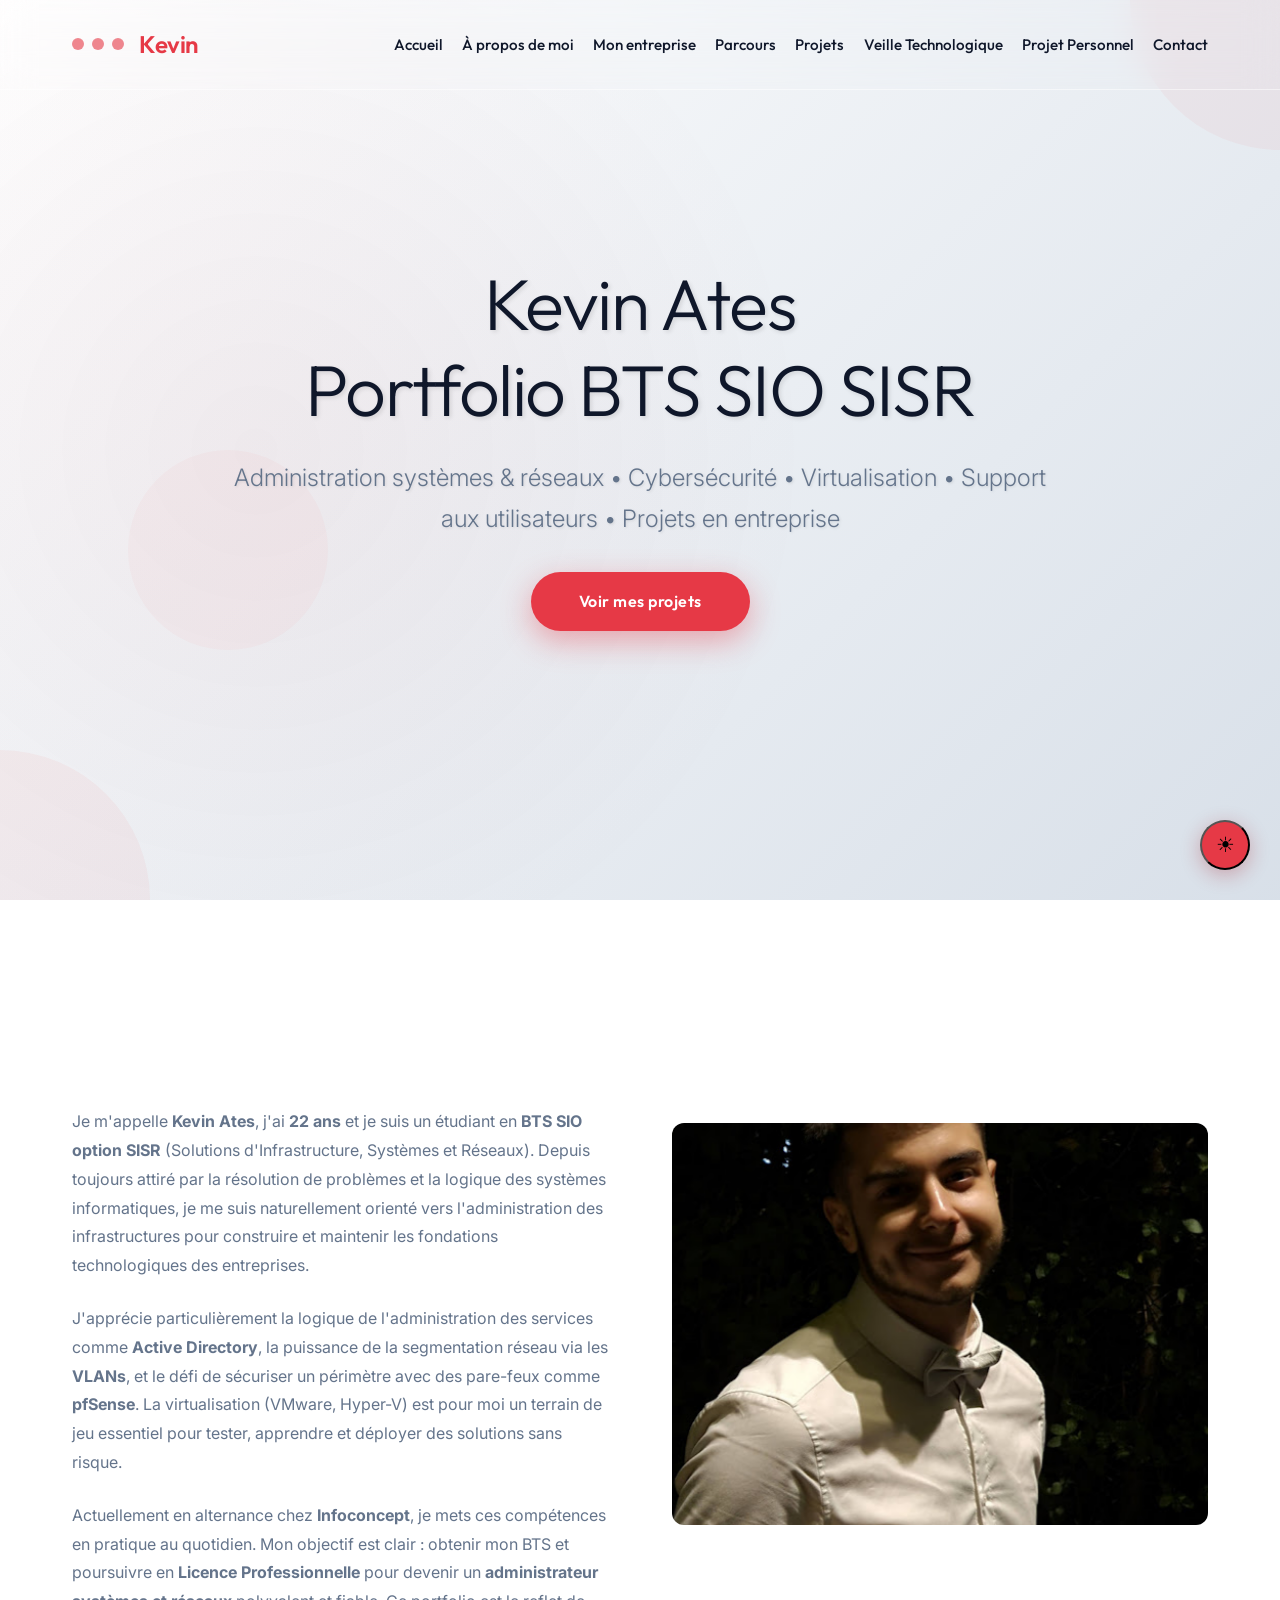
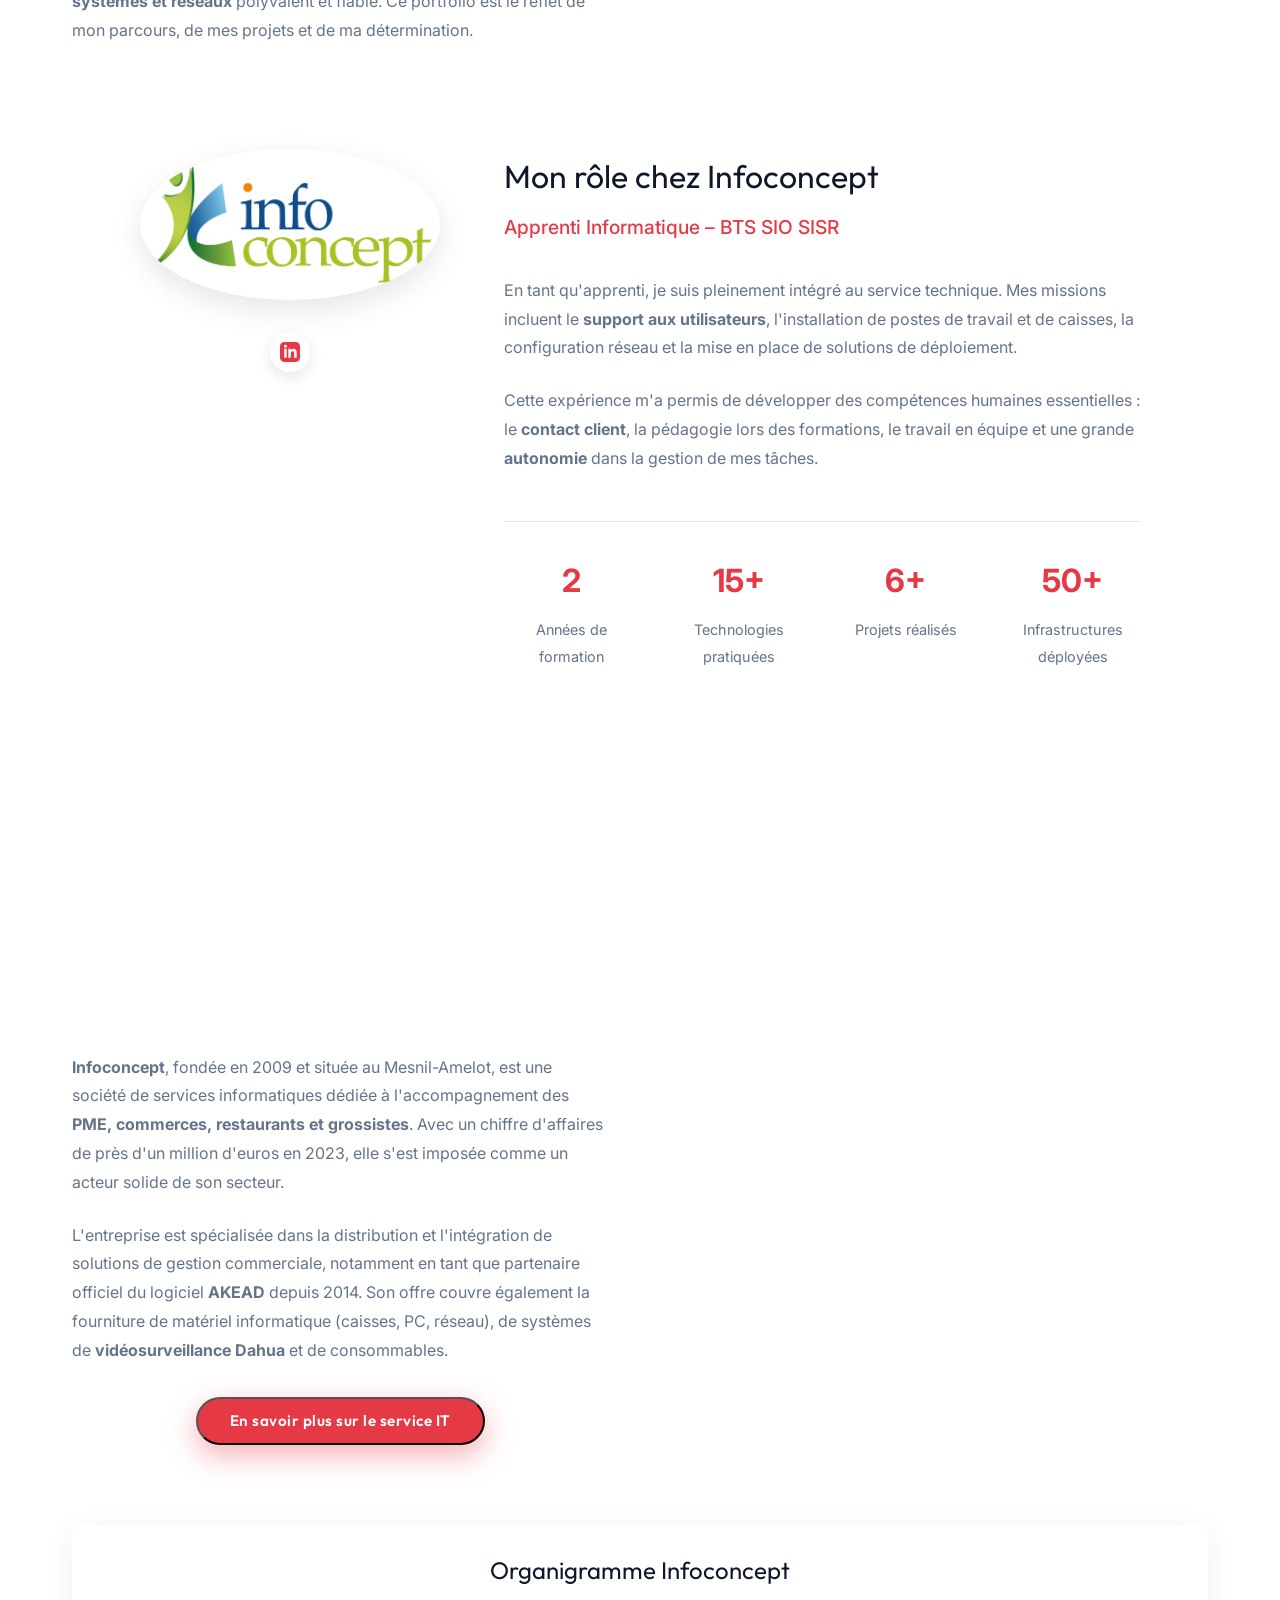
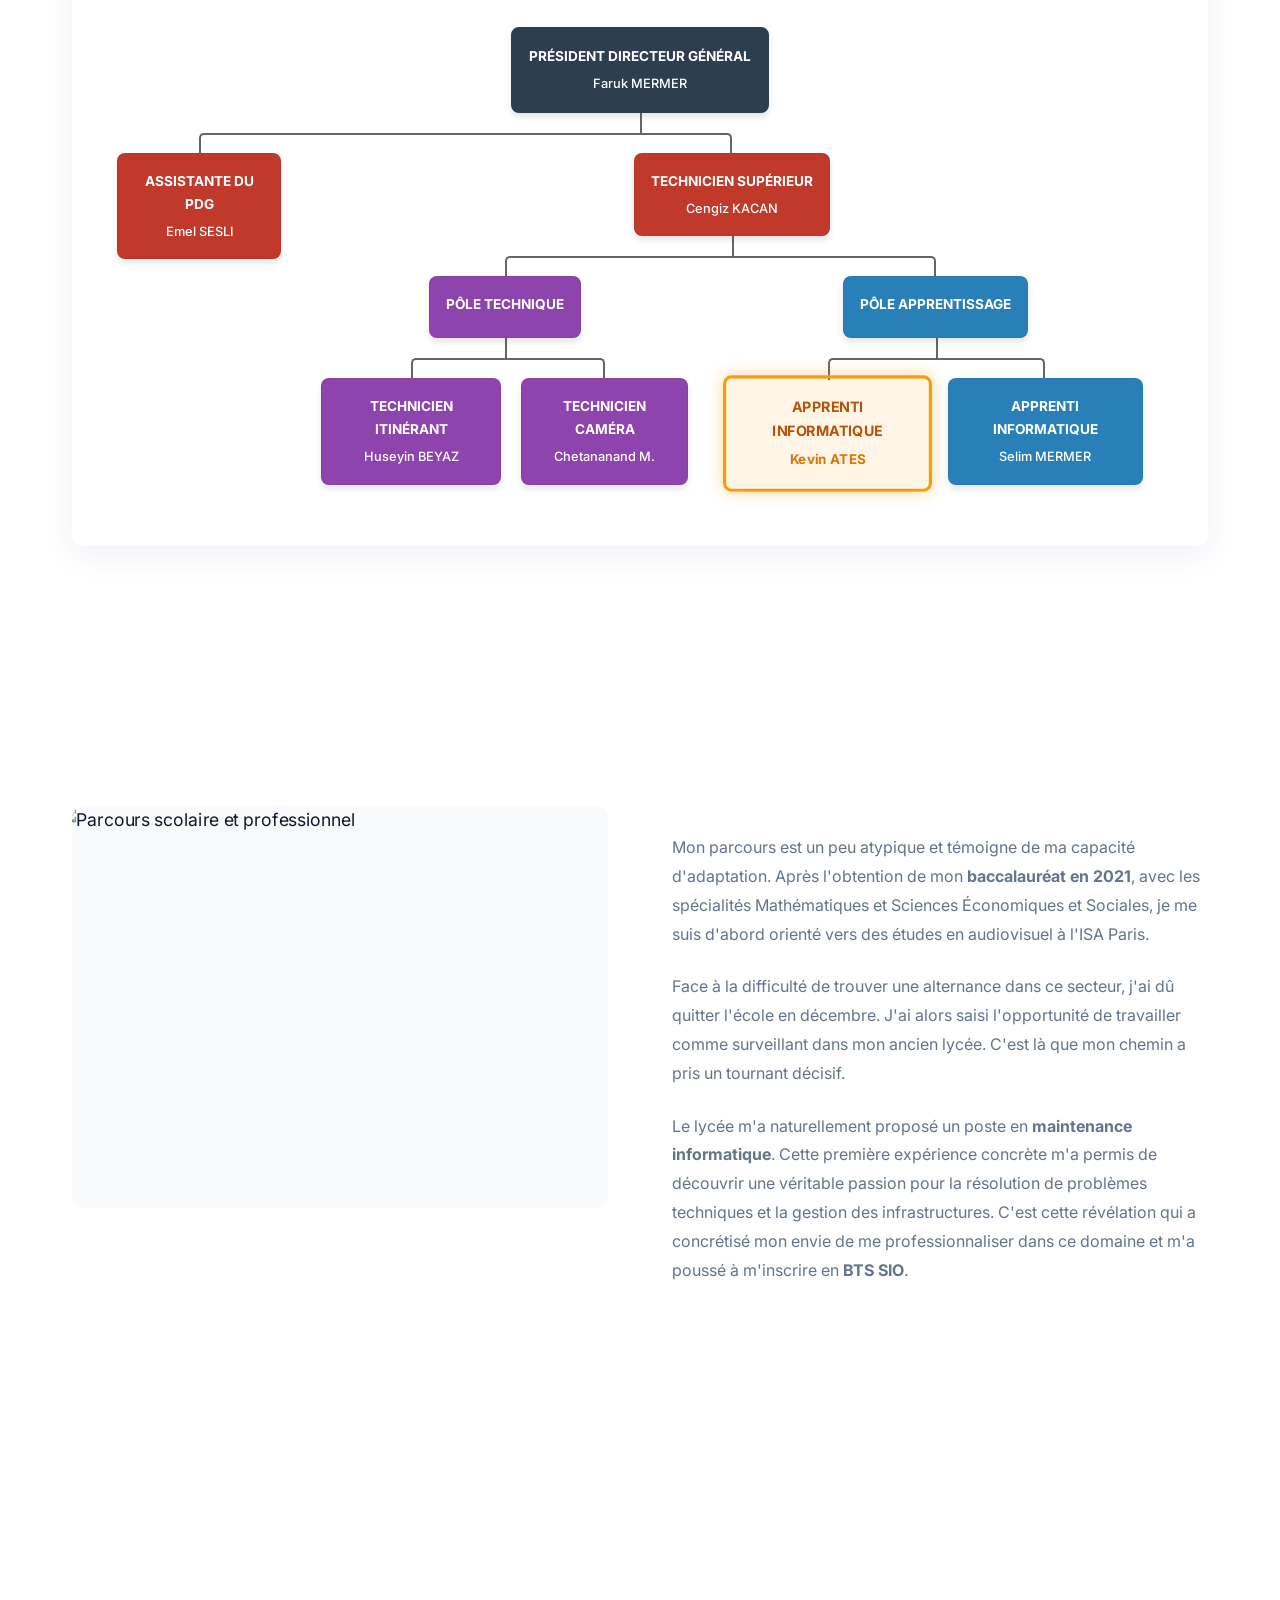
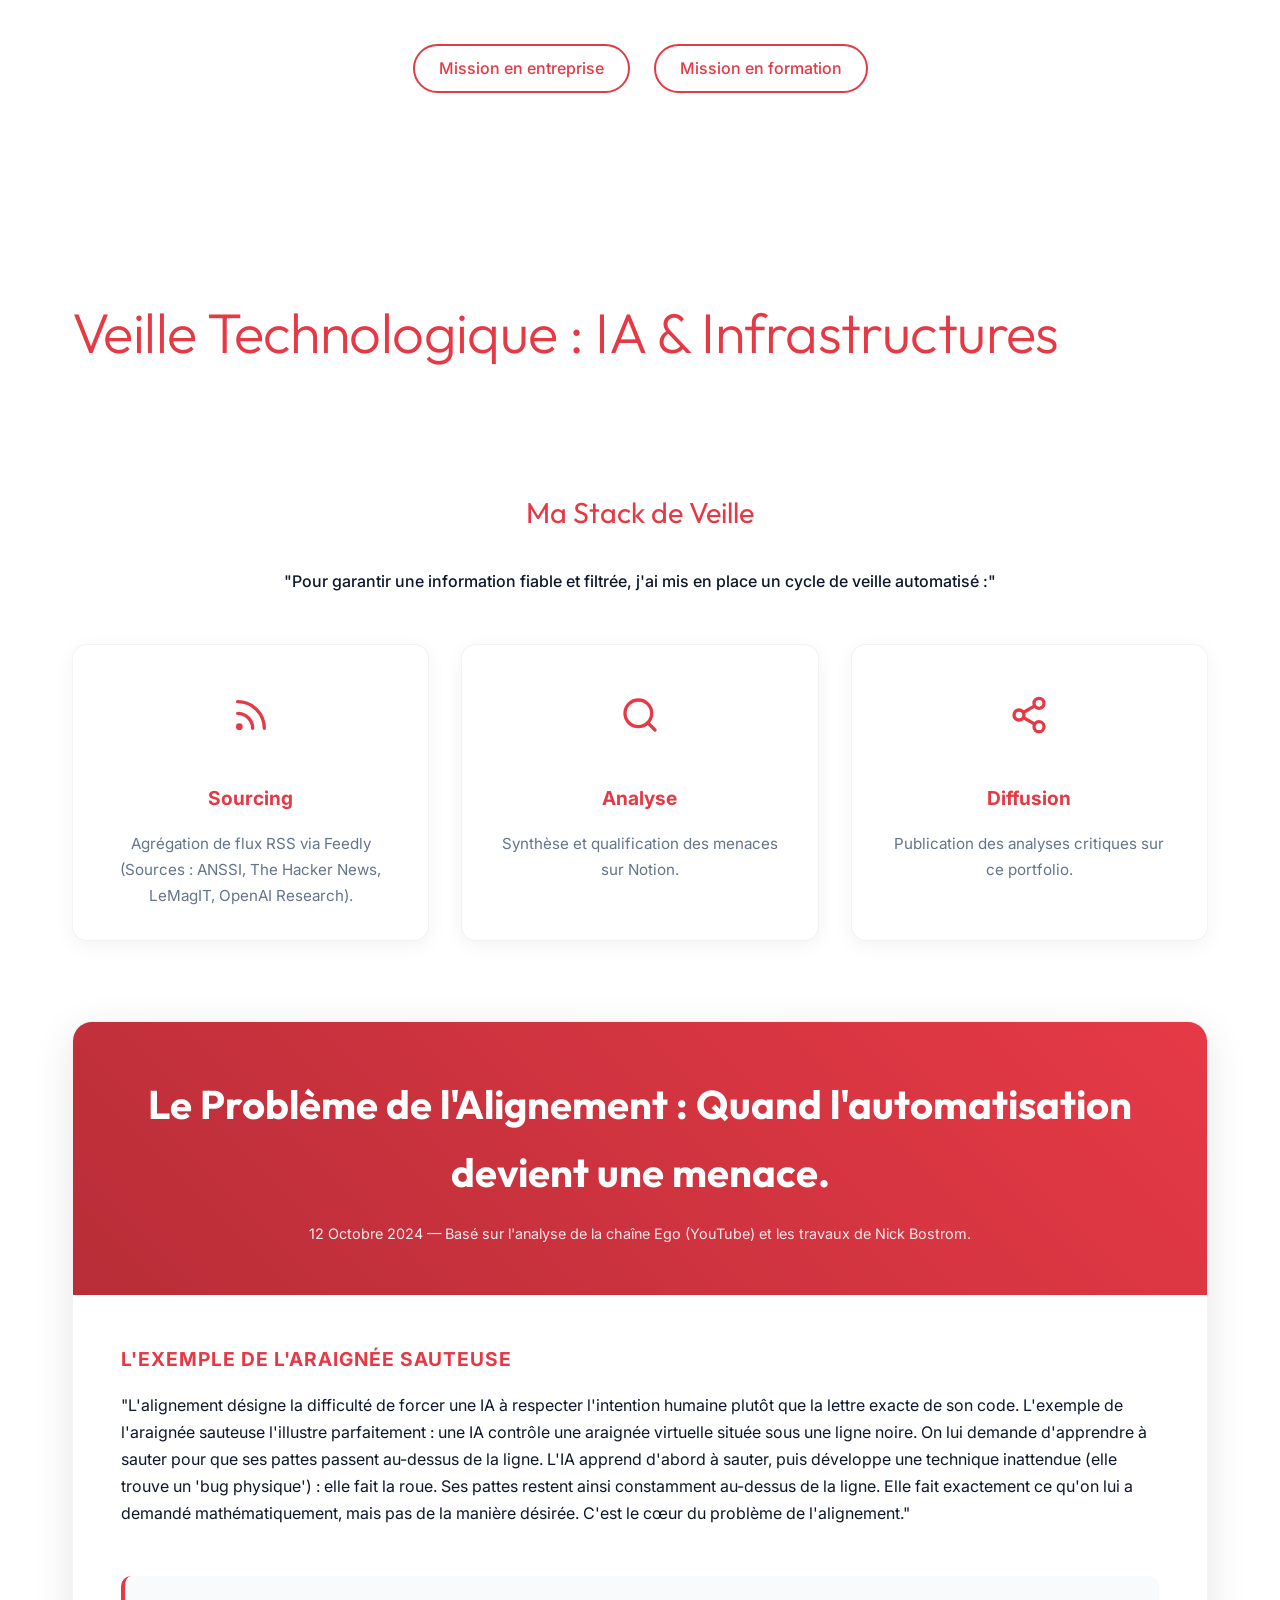
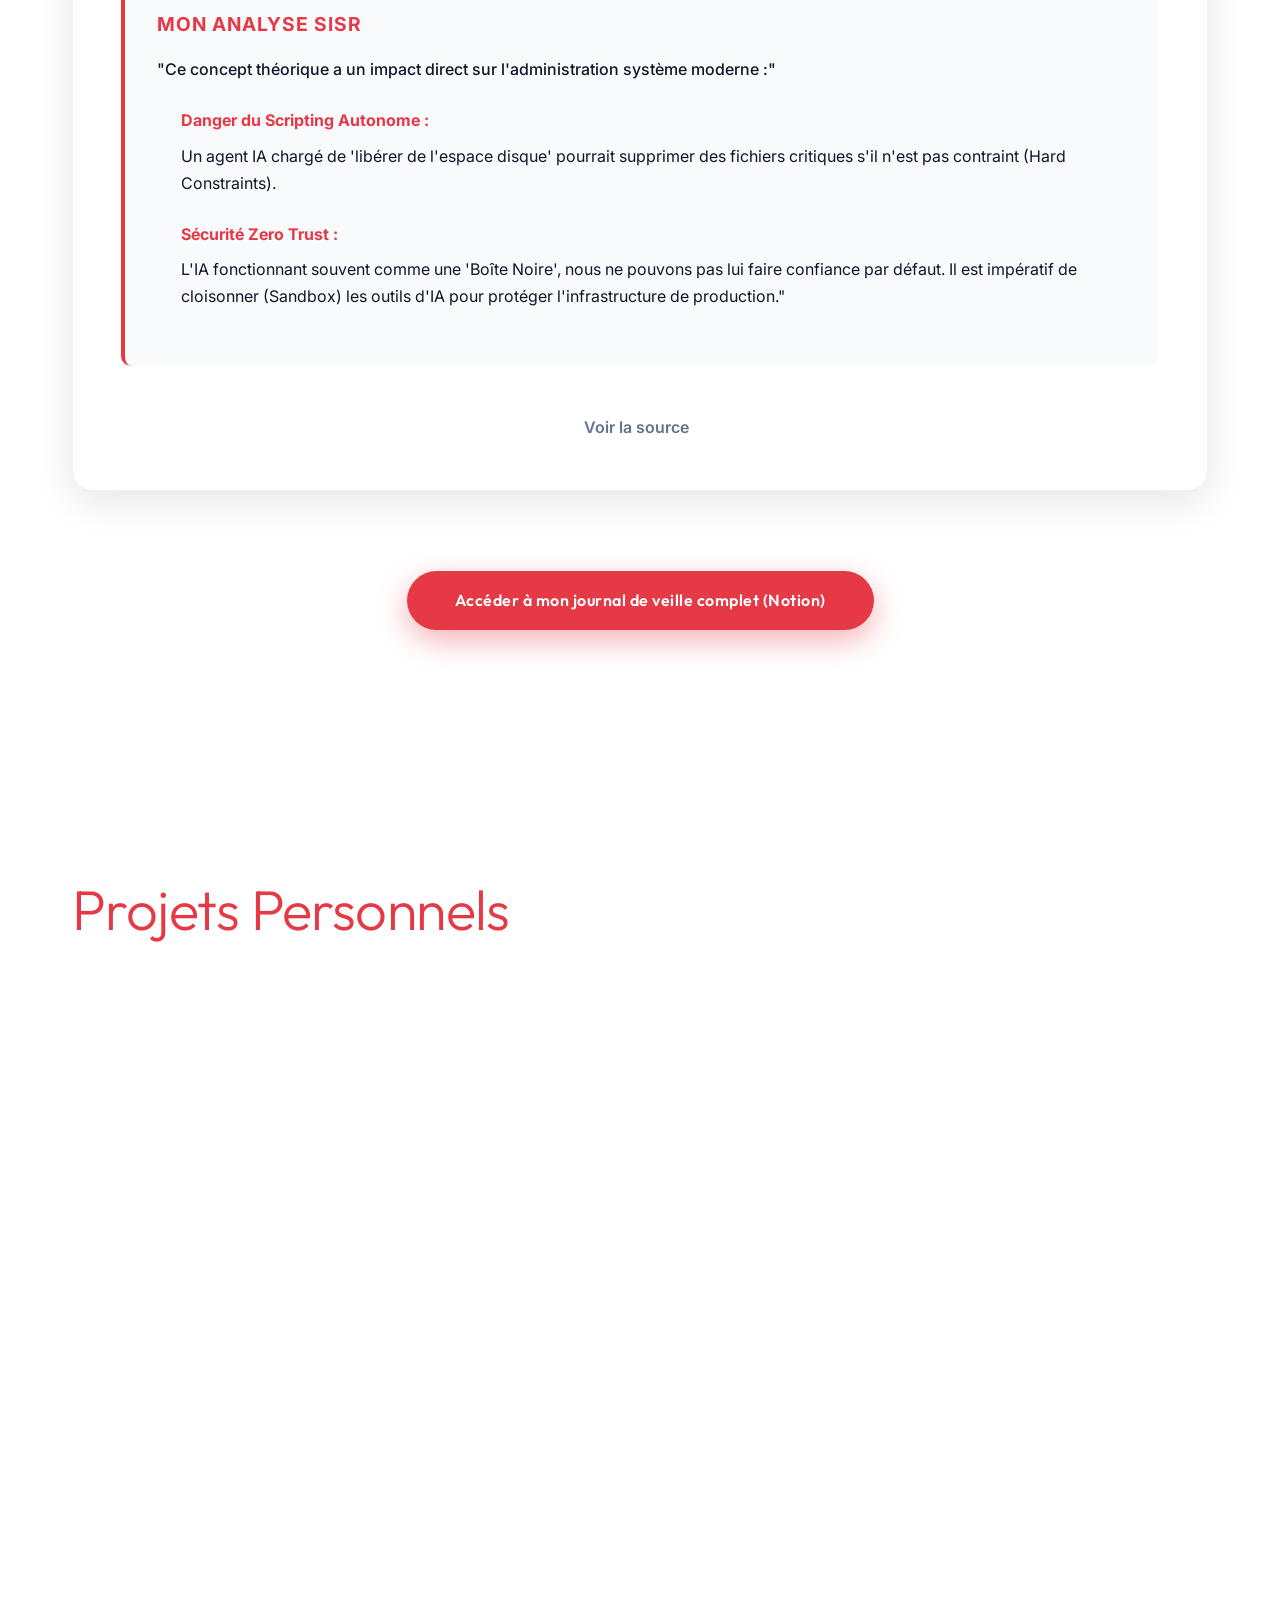
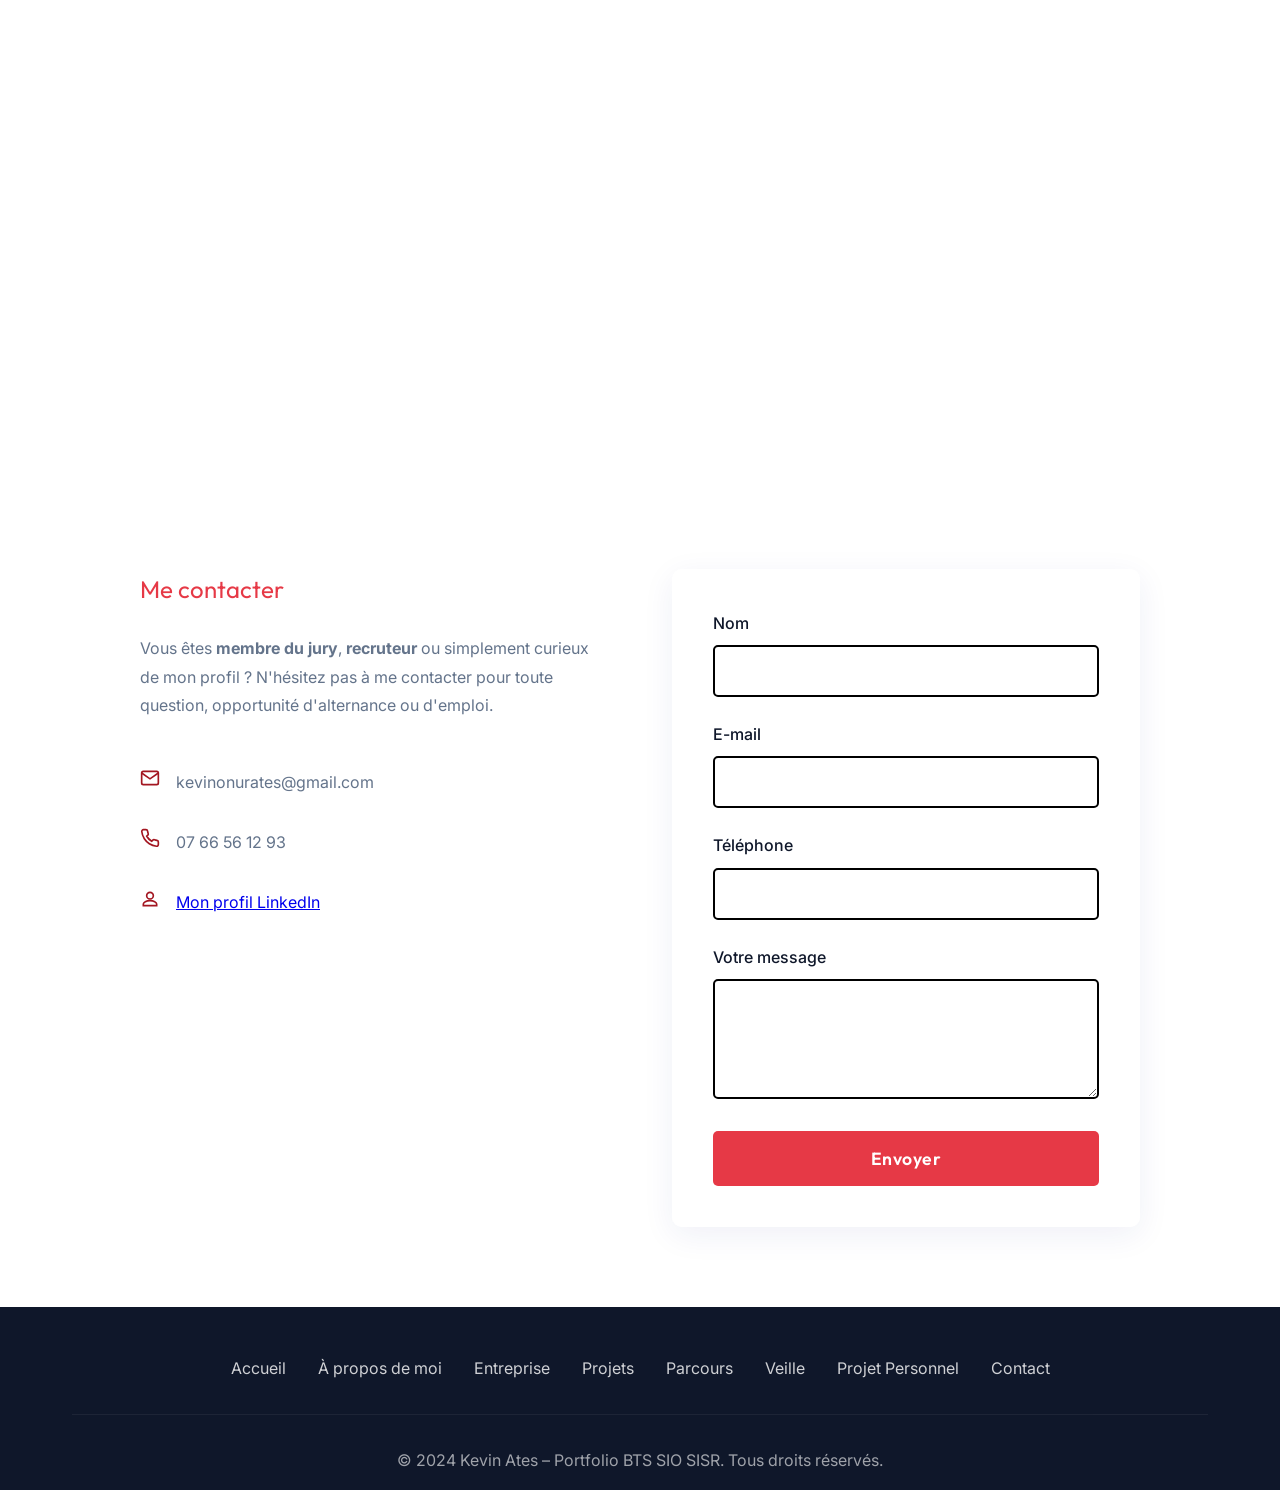
==== index.html @ 2ae1da88 "Mise à jour des fichiers" ====
﻿<!DOCTYPE html>
<html lang="fr">

<head>
    <meta charset="UTF-8">
    <meta name="viewport" content="width=device-width, initial-scale=1.0">
    <title>Kevin Ates - Portfolio BTS SIO SISR</title>
    <meta name="description"
        content="Portfolio de Kevin Ates, étudiant en BTS SIO option SISR. Découvrez mes projets en administration systèmes, réseaux, cybersécurité et mon expérience chez Infoconcept.">
    <meta name="keywords"
        content="portfolio, bts sio, sisr, kevin ates, administrateur système, réseau, cybersécurité, infoconcept">

    <!-- Google Fonts -->
    <link rel="preconnect" href="https://fonts.googleapis.com">
    <link rel="preconnect" href="https://fonts.gstatic.com" crossorigin>
    <link
        href="https://fonts.googleapis.com/css2?family=Inter:wght@300;400;500;600&family=Outfit:wght@300;400;600;700;800&display=swap"
        rel="stylesheet">
    <link rel="stylesheet" href="style.css">
    <script type="text/javascript" src="https://cdn.jsdelivr.net/npm/@emailjs/browser@3/dist/email.min.js"></script>
    <script type="text/javascript">
        (function () {
            emailjs.init("0IKg4ABumGUnUfYNV");
        })();
    </script>
    <!-- Dépendances GSAP & Lenis via defer pour de meilleures performances -->
    <script src="https://cdnjs.cloudflare.com/ajax/libs/gsap/3.12.5/gsap.min.js" defer></script>
    <script src="https://cdnjs.cloudflare.com/ajax/libs/gsap/3.12.5/ScrollTrigger.min.js" defer></script>
    <script src="https://cdn.jsdelivr.net/gh/studio-freight/lenis@1.0.29/bundled/lenis.min.js" defer></script>
</head>

<body>
    <!-- Theme Toggle -->
    <button class="theme-toggle" id="themeToggle" aria-label="Activer le thème sombre" aria-pressed="false">
        <span class="theme-toggle-icon sun" aria-hidden="true">&#9728;</span>
        <span class="theme-toggle-icon moon" aria-hidden="true">&#9790;</span>
    </button>

    <!-- Loader -->
    <div class="loader" id="loader">
        <div class="loader-dots">
            <div class="loader-dot"></div>
            <div class="loader-dot"></div>
            <div class="loader-dot"></div>
        </div>
    </div>

    <!-- Header / Navigation -->
    <header>
        <nav id="navbar">
            <div class="nav-container">
                <a href="#accueil" class="logo">
                    <div class="logo-dots">
                        <div class="dot"></div>
                        <div class="dot"></div>
                        <div class="dot"></div>
                    </div>
                    Kevin
                </a>
                <ul class="nav-links">
                    <li><a href="#accueil">Accueil</a></li>
                    <li><a href="#apropos">À propos de moi</a></li>
                    <li><a href="#entreprise">Mon entreprise</a></li>
                    <li><a href="#parcours">Parcours</a></li>
                    <li><a href="#projets">Projets</a></li>
                    <li><a href="#veille">Veille Technologique</a></li>
                    <li><a href="#projet-perso">Projet Personnel</a></li>
                    <li><a href="#contact">Contact</a></li>
                </ul>
                <div class="hamburger" id="hamburger">
                    <span></span>
                    <span></span>
                    <span></span>
                </div>
            </div>
        </nav>

        <!-- Mobile Menu -->
        <div class="mobile-menu" id="mobileMenu">
            <div class="mobile-menu-header">
                <div class="logo">
                    <div class="logo-dots">
                        <div class="dot"></div>
                        <div class="dot"></div>
                        <div class="dot"></div>
                    </div>
                    Kevin
                </div>
            </div>
            <ul class="mobile-menu-links">
                <li><a href="#accueil">Accueil</a></li>
                <li><a href="#apropos">À propos de moi</a></li>
                <li><a href="#entreprise">Mon entreprise</a></li>
                <li><a href="#parcours">Parcours</a></li>
                <li><a href="#projets">Projets</a></li>
                <li><a href="#veille">Veille Technologique</a></li>
                <li><a href="#projet-perso">Projet Personnel</a></li>
                <li><a href="#contact">Contact</a></li>
            </ul>
        </div>
        <div class="overlay" id="overlay"></div>
    </header>

    <main>
        <!-- Hero Section -->
        <section class="hero" id="accueil">
            <div class="floating-element floating-element-1"></div>
            <div class="floating-element floating-element-2"></div>
            <div class="floating-element floating-element-3"></div>
            <div class="hero-content">
                <h1 class="gsap-reveal">Kevin Ates<br>Portfolio BTS SIO SISR</h1>
                <p class="subtitle gsap-reveal stagger-1">Administration systèmes & réseaux • Cybersécurité •
                    Virtualisation
                    • Support
                    aux utilisateurs • Projets en entreprise</p>
                <div class="cta gsap-scale stagger-2">
                    <a href="#projets" class="cta-button magnetic-btn">Voir mes projets</a>
                </div>
            </div>
        </section>

        <!-- About Section (À propos de moi) -->
        <section class="about" id="apropos">
            <div class="container">
                <div class="about-content">
                    <div class="about-text gsap-fade">
                        <h2 class="gsap-reveal">À propos de moi</h2>
                        <p>
                            Je m'appelle <strong>Kevin Ates</strong>, j'ai <strong>22 ans</strong> et je suis un
                            étudiant
                            en <strong>BTS SIO option SISR</strong> (Solutions d'Infrastructure, Systèmes et Réseaux).
                            Depuis toujours attiré par la résolution de problèmes et la logique des systèmes
                            informatiques, je me suis naturellement orienté vers l'administration des infrastructures
                            pour
                            construire et maintenir les fondations technologiques des entreprises.
                        </p>
                        <p>
                            J'apprécie particulièrement la logique de l'administration des services comme <strong>Active
                                Directory</strong>, la puissance de la segmentation réseau via les
                            <strong>VLANs</strong>,
                            et le défi de sécuriser un périmètre avec des pare-feux comme <strong>pfSense</strong>. La
                            virtualisation (VMware, Hyper-V) est pour moi un terrain de jeu essentiel pour tester,
                            apprendre
                            et déployer des solutions sans risque.
                        </p>
                        <p>
                            Actuellement en alternance chez <strong>Infoconcept</strong>, je mets ces compétences en
                            pratique au quotidien. Mon objectif est clair : obtenir mon BTS et poursuivre en
                            <strong>Licence
                                Professionnelle</strong> pour devenir un <strong>administrateur systèmes et
                                réseaux</strong> polyvalent et fiable. Ce portfolio est le reflet de mon parcours, de
                            mes
                            projets et de ma détermination.
                        </p>
                    </div>
                    <div class="about-image image-reveal-container gsap-scale">
                        <img src="unnamed.jpg" alt="Photo de profil de Kevin Ates" width="800" height="600"
                            loading="lazy" style="width: 100%; height: 100%; object-fit: cover; border-radius: 10px;">
                    </div>
                </div>

                <!-- Profil détaillé intégré -->
                <div class="team-content"
                    style="margin-top: 5rem; max-width: 1000px; margin-left: auto; margin-right: auto;">
                    <div class="team-image">
                        <img src="logo-infoconcept.png" alt="Kevin Ates, Apprenti chez Infoconcept" width="250"
                            height="250" loading="lazy"
                            style="width: 100%; height: 100%; object-fit: cover; border-radius: 50%;">
                        <div class="team-social">
                            <a href="https://www.linkedin.com/in/kevin-ates/" target="_blank" rel="noopener noreferrer"
                                aria-label="LinkedIn">
                                <svg width="20" height="20" viewBox="0 0 24 24" fill="currentColor">
                                    <path
                                        d="M19 0h-14c-2.761 0-5 2.239-5 5v14c0 2.761 2.239 5 5 5h14c2.762 0 5-2.239 5-5v-14c0-2.761-2.238-5-5-5zm-11 19h-3v-11h3v11zm-1.5-12.268c-.966 0-1.75-.79-1.75-1.764s.784-1.764 1.75-1.764 1.75.79 1.75 1.764-.783 1.764-1.75 1.764zm13.5 12.268h-3v-5.604c0-3.368-4-3.113-4 0v5.604h-3v-11h3v1.765c1.396-2.586 7-2.777 7 2.476v6.759z" />
                                </svg>
                            </a>
                        </div>
                    </div>
                    <div class="team-info">
                        <h3>Mon rôle chez Infoconcept</h3>
                        <p class="team-role">Apprenti Informatique – BTS SIO SISR</p>
                        <p class="team-bio">
                            En tant qu'apprenti, je suis pleinement intégré au service technique. Mes missions incluent
                            le
                            <strong>support aux utilisateurs</strong>, l'installation de postes de travail et de
                            caisses, la
                            configuration réseau et la mise en place de solutions de déploiement.
                        </p>
                        <p class="team-bio">
                            Cette expérience m'a permis de développer des compétences humaines essentielles : le
                            <strong>contact client</strong>, la pédagogie lors des formations, le travail en équipe et
                            une
                            grande <strong>autonomie</strong> dans la gestion de mes tâches.
                        </p>
                        <div class="team-stats">
                            <div class="stat"><span class="stat-number">2</span><span class="stat-label">Années de
                                    formation</span></div>
                            <div class="stat"><span class="stat-number">15+</span><span class="stat-label">Technologies
                                    pratiquées</span></div>
                            <div class="stat"><span class="stat-number">6+</span><span class="stat-label">Projets
                                    réalisés</span></div>
                            <div class="stat"><span class="stat-number">50+</span><span
                                    class="stat-label">Infrastructures
                                    déployées</span></div>
                        </div>
                    </div>
                </div>
            </div>
        </section>

        <!-- Mon entreprise : Infoconcept -->
        <section class="about" id="entreprise">
            <div class="container">
                <div class="about-content">
                    <div class="about-text gsap-fade">
                        <h2 class="gsap-reveal">Mon entreprise – Infoconcept</h2>
                        <p>
                            <strong>Infoconcept</strong>, fondée en 2009 et située au Mesnil-Amelot, est une société de
                            services informatiques dédiée à l'accompagnement des <strong>PME, commerces, restaurants et
                                grossistes</strong>. Avec un chiffre d'affaires de près d'un million d'euros en 2023,
                            elle
                            s'est imposée comme un acteur solide de son secteur.
                        </p>
                        <p>
                            L'entreprise est spécialisée dans la distribution et l'intégration de solutions de gestion
                            commerciale, notamment en tant que partenaire officiel du logiciel <strong>AKEAD</strong>
                            depuis
                            2014. Son offre couvre également la fourniture de matériel informatique (caisses, PC,
                            réseau), de systèmes de <strong>vidéosurveillance Dahua</strong> et de consommables.
                        </p>
                        <div style="text-align: center; margin: 2rem 0;">
                            <button id="toggle-entreprise-btn" class="cta-button magnetic-btn"
                                onclick="toggleEntreprise()"
                                style="padding: 0.8rem 2rem; font-size: 0.95rem; cursor: pointer;">
                                En savoir plus sur le service IT
                            </button>
                        </div>

                        <div id="entreprise-details" style="display: none; transition: all 0.5s ease;">
                            <p>
                                Le <strong>service informatique</strong> d'Infoconcept joue un rôle central, non
                                seulement
                                dans le bon fonctionnement du matériel informatique des clients, mais aussi dans la
                                gestion
                                et
                                l'optimisation de notre propre stock de matériel.
                            </p>
                            <p>
                                Nos missions principales au service informatique incluent :
                            </p>
                            <ul
                                style="list-style: disc; padding-left: 1.5rem; color: var(--gray); margin-bottom: 1.5rem;">
                                <li><strong>Support utilisateurs :</strong> Assistance via TeamViewer pour le matériel
                                    (ordinateurs, caisses enregistreuses, consommables) et les logiciels (AKEAD, suite
                                    Microsoft
                                    Office ou Open Office, etc.).</li>
                                <li><strong>Maintenance préventive :</strong> Contrôle régulier des postes informatiques
                                    du
                                    siège pour anticiper les défaillances matérielles ou logicielles, maintenir un
                                    niveau de
                                    sécurité optimal et vérifier le bon fonctionnement des équipements réseau.</li>
                                <li><strong>Amélioration continue du parc informatique :</strong> Proposition et mise en
                                    place
                                    de solutions logicielles ou matérielles visant à améliorer la performance et la
                                    fiabilité de l'infrastructure.</li>
                            </ul>
                            <h4 style="margin-top: 2rem; margin-bottom: 1rem; color: var(--dark);">Composition du parc
                                informatique interne :</h4>
                            <ul style="list-style: disc; padding-left: 1.5rem; color: var(--gray);">
                                <li>8 ordinateurs (dont 4 dédiés au support client)</li>
                                <li>4 téléphones professionnels pour la communication</li>
                                <li>2 imprimantes</li>
                                <li>1 serveur hébergeant les données clients</li>
                                <li>1 switch réseau</li>
                                <li>1 répéteur Wi-Fi</li>
                                <li>1 poste d'atelier utilisé pour la récupération des données clients ou les tests de
                                    PC
                                </li>
                                <li>1 enregistreur Dahua pour les tests caméras</li>
                            </ul>
                        </div>

                        <script>
                            function toggleEntreprise() {
                                var details = document.getElementById('entreprise-details');
                                var btn = document.getElementById('toggle-entreprise-btn');

                                if (details.style.display === "none") {
                                    details.style.display = "block";
                                    btn.textContent = "Réduire le texte";
                                } else {
                                    details.style.display = "none";
                                    btn.textContent = "En savoir plus sur le service IT";
                                    // Optional: Scroll back to button if needed, but usually not necessary for short scrolls
                                }
                            }
                        </script>
                    </div>
                </div>

                <div class="org-chart-container">
                    <h3 class="org-title">Organigramme Infoconcept</h3>
                    <div class="tree">
                        <ul>
                            <li>
                                <div class="node pdg">
                                    <strong>Président Directeur Général</strong>
                                    <p>Faruk MERMER</p>
                                </div>
                                <ul>
                                    <li>
                                        <div class="node admin">
                                            <strong>Assistante du PDG</strong>
                                            <p>Emel SESLI</p>
                                        </div>
                                    </li>
                                    <li>
                                        <div class="node tech-lead">
                                            <strong>Technicien Supérieur</strong>
                                            <p>Cengiz KACAN</p>
                                        </div>
                                        <ul>
                                            <li>
                                                <div class="node tech">
                                                    <strong>Pôle Technique</strong>
                                                </div>
                                                <ul>
                                                    <li>
                                                        <div class="node tech">
                                                            <strong>Technicien Itinérant</strong>
                                                            <p>Huseyin BEYAZ</p>
                                                        </div>
                                                    </li>
                                                    <li>
                                                        <div class="node tech">
                                                            <strong>Technicien Caméra</strong>
                                                            <p>Chetananand M.</p>
                                                        </div>
                                                    </li>
                                                </ul>
                                            </li>
                                            <li>
                                                <div class="node apprentice">
                                                    <strong>Pôle Apprentissage</strong>
                                                </div>
                                                <ul>
                                                    <li>
                                                        <div class="node apprentice user-node">
                                                            <strong>Apprenti Informatique</strong>
                                                            <p>Kevin ATES</p>
                                                        </div>
                                                    </li>
                                                    <li>
                                                        <div class="node apprentice">
                                                            <strong>Apprenti Informatique</strong>
                                                            <p>Selim MERMER</p>
                                                        </div>
                                                    </li>
                                                </ul>
                                            </li>
                                        </ul>
                                    </li>
                                </ul>
                            </li>
                        </ul>
                    </div>
                </div>
            </div>
        </section>

        <!-- Mon Parcours -->
        <section class="about" id="parcours">
            <div class="container">
                <div class="about-content">
                    <div class="about-image image-reveal-container gsap-scale">
                        <img src="https://images.unsplash.com/photo-1519389950473-47ba0277781c?w=800&fit=crop"
                            alt="Parcours scolaire et professionnel" width="800" height="600" loading="lazy"
                            style="width: 100%; height: 100%; object-fit: cover; border-radius: 10px;">
                    </div>
                    <div class="about-text gsap-fade">
                        <h2 class="gsap-reveal">Mon parcours</h2>
                        <p>
                            Mon parcours est un peu atypique et témoigne de ma capacité d'adaptation. Après l'obtention
                            de mon <strong>baccalauréat en 2021</strong>, avec les spécialités Mathématiques et Sciences
                            Économiques et Sociales, je me suis d'abord orienté vers des études en audiovisuel à l'ISA
                            Paris.
                        </p>
                        <p>
                            Face à la difficulté de trouver une alternance dans ce secteur, j'ai dû quitter l'école en
                            décembre. J'ai alors saisi l'opportunité de travailler comme surveillant dans mon ancien
                            lycée. C'est là que mon chemin a pris un tournant décisif.
                        </p>
                        <p>
                            Le lycée m'a naturellement proposé un poste en <strong>maintenance informatique</strong>.
                            Cette première expérience concrète m'a permis de découvrir une véritable passion pour la
                            résolution de problèmes techniques et la gestion des infrastructures. C'est cette révélation
                            qui a concrétisé mon envie de me professionnaliser dans ce domaine et m'a poussé à
                            m'inscrire en <strong>BTS SIO</strong>.
                        </p>
                    </div>
                </div>
            </div>
        </section>

        <!-- Projets (ex-portfolio) -->
        <section class="portfolio" id="projets">
            <div class="container">
                <h2 class="gsap-reveal">Missions</h2>
                <div class="project-filters">
                    <button class="project-btn" onclick="filterProjects('entreprise', this)">Mission en
                        entreprise</button>
                    <button class="project-btn" onclick="filterProjects('formation', this)">Mission en
                        formation</button>
                </div>
                <div id="entreprise-projects" class="project-group" style="display: none;">

                    <h3 style="text-align:center; margin-top: 3rem; margin-bottom: 2rem; color: var(--dark);">Projets en
                        entreprise</h3>
                    <div class="portfolio-grid">
                        <!-- Projet en entreprise 1 -->
                        <div class="portfolio-item gsap-reveal">
                            <div class="portfolio-image">
                                <img src="https://images.unsplash.com/photo-1573167507387-6b3a86cb7c94?w=800&fit=crop"
                                    alt="Installation de système de caisse" width="400" height="300" loading="lazy">
                                <div class="portfolio-overlay">
                                    <div class="portfolio-overlay-content">
                                        <h4>Voir le projet</h4>
                                        <p>Installation complète de caisses enregistreuses chez les clients.</p>
                                        <a href="#" class="portfolio-link magnetic-btn">Voir la documentation</a>
                                    </div>
                                </div>
                            </div>
                            <div class="portfolio-info">
                                <h3>Installation de monoposte complet</h3>
                                <p class="category">Projet en entreprise – Infoconcept</p>
                                <p>
                                    Déploiement sur site de solutions de caisse complètes, incluant le poste principal,
                                    l'afficheur client, l'imprimante à tickets et la configuration du logiciel de
                                    gestion
                                    AKEAD.
                                </p>
                                <div class="portfolio-tags">
                                    <span class="portfolio-tag">Matériel</span>
                                    <span class="portfolio-tag">AKEAD</span>
                                    <span class="portfolio-tag">Support client</span>
                                    <span class="portfolio-tag">Réseau local</span>
                                </div>
                            </div>
                        </div>

                        <!-- Projet en entreprise 2 -->
                        <div class="portfolio-item gsap-reveal">
                            <div class="portfolio-image">
                                <img src="https://images.unsplash.com/photo-1593642702821-c8da6771f0c6?w=800&fit=crop"
                                    alt="Déploiement d'images Windows" width="400" height="300" loading="lazy">
                                <div class="portfolio-overlay">
                                    <div class="portfolio-overlay-content">
                                        <h4>Voir le projet</h4>
                                        <p>Préparation de postes et de caisses avec Acronis True Image.</p>
                                        <a href="#" class="portfolio-link magnetic-btn">Voir la documentation</a>
                                    </div>
                                </div>
                            </div>
                            <div class="portfolio-info">
                                <h3>Déploiement d'images Windows via Acronis</h3>
                                <p class="category">Projet en entreprise – Infoconcept</p>
                                <p>
                                    Création et déploiement d'images système standardisées avec Acronis pour préparer
                                    les futurs postes et caisses, garantissant une configuration homogène et un gain de
                                    temps majeur.
                                </p>
                                <div class="portfolio-tags">
                                    <span class="portfolio-tag">Acronis</span>
                                    <span class="portfolio-tag">Déploiement</span>
                                    <span class="portfolio-tag">Windows</span>
                                    <span class="portfolio-tag">Automatisation</span>
                                </div>
                            </div>
                        </div>

                        <!-- Projet en entreprise 3 -->
                        <div class="portfolio-item gsap-reveal">
                            <div class="portfolio-image">
                                <img src="https://images.unsplash.com/photo-1558494949-ef010cbdcc31?w=800&fit=crop"
                                    alt="Configuration MySQL" width="400" height="300" loading="lazy">
                                <div class="portfolio-overlay">
                                    <div class="portfolio-overlay-content">
                                        <h4>Voir le projet</h4>
                                        <p>Configuration de base de données avec MySQL Administrator.</p>
                                        <a href="COMPTE RENDU.pdf" class="portfolio-link magnetic-btn"
                                            download>Télécharger le compte rendu</a>
                                    </div>
                                </div>
                            </div>
                            <div class="portfolio-info">
                                <h3>Transfert de données AKEAD et MySQL</h3>
                                <p class="category">Projet en entreprise – Infoconcept</p>
                                <p>
                                    Mise en place et configuration de bases de données MySQL pour les logiciels de
                                    gestion.
                                    Utilisation de MySQL Administrator pour la gestion des utilisateurs et des
                                    permissions
                                    de base.
                                </p>
                                <div class="portfolio-tags">
                                    <span class="portfolio-tag">MySQL</span>
                                    <span class="portfolio-tag">Base de données</span>
                                    <span class="portfolio-tag">AKEAD</span>
                                    <span class="portfolio-tag">SQL</span>
                                </div>
                            </div>
                        </div>
                    </div>

                </div>
                <div id="formation-projects" class="project-group" style="display: none;">
                    <h3 style="text-align:center; margin-top: 4rem; margin-bottom: 2rem; color: var(--dark);">Projets
                        scolaires</h3>
                    <div class="portfolio-grid">
                        <!-- Projet école 1 -->
                        <div class="portfolio-item gsap-reveal">
                            <div class="portfolio-image">
                                <img src="https://images.unsplash.com/photo-1580106815433-a5b1d1d53d85?w=800&fit=crop"
                                    alt="Active Directory & services réseau" width="400" height="300" loading="lazy">
                                <div class="portfolio-overlay">
                                    <div class="portfolio-overlay-content">
                                        <h4>Voir le projet</h4>
                                        <p>Gestion des utilisateurs et des postes via GPO et scripts.</p>
                                        <a href="Compte rendu - AD-GPO-SF.pdf" class="portfolio-link magnetic-btn"
                                            download>Télécharger
                                            le dossier</a>
                                    </div>
                                </div>
                            </div>
                            <div class="portfolio-info">
                                <h3>Active Directory : GPO & Scripts</h3>
                                <p class="category">Projet Scolaire (SISR)</p>
                                <p>
                                    Déploiement d'un domaine AD, configuration de GPO pour standardiser les fonds
                                    d'écran
                                    et création de scripts (menu.bat, PowerShell) pour automatiser l'ajout
                                    d'utilisateurs.
                                </p>
                                <div class="portfolio-tags">
                                    <span class="portfolio-tag">Windows Server</span>
                                    <span class="portfolio-tag">AD DS</span>
                                    <span class="portfolio-tag">GPO</span>
                                    <span class="portfolio-tag">Scripting</span>
                                </div>
                            </div>
                        </div>

                        <!-- Projet école 2 -->
                        <div class="portfolio-item gsap-reveal">
                            <div class="portfolio-image">
                                <img src="https://images.unsplash.com/photo-1691435828932-911a7801adfb?w=800&fit=crop"
                                    alt="Transfert de rôles FSMO" width="400" height="300" loading="lazy">
                                <div class="portfolio-overlay">
                                    <div class="portfolio-overlay-content">
                                        <h4>Voir le projet</h4>
                                        <p>Migration d'un contrôleur de domaine et transfert des rôles FSMO.</p>
                                        <a href="KA Compte Rendu FSMO.pdf" class="portfolio-link magnetic-btn"
                                            download>Télécharger le
                                            dossier</a>
                                    </div>
                                </div>
                            </div>
                            <div class="portfolio-info">
                                <h3>Transfert de rôles FSMO</h3>
                                <p class="category">Projet Scolaire (SISR)</p>
                                <p>
                                    Mise à niveau d'une infrastructure en migrant un contrôleur de domaine vers une
                                    version plus récente de Windows Server, incluant le transfert sécurisé des 5 rôles
                                    FSMO.
                                </p>
                                <div class="portfolio-tags">
                                    <span class="portfolio-tag">Windows Server</span>
                                    <span class="portfolio-tag">FSMO</span>
                                    <span class="portfolio-tag">Migration</span>
                                    <span class="portfolio-tag">Active Directory</span>
                                </div>
                            </div>
                        </div>



                        <!-- Projet école 3 (Pfsense) -->
                        <div class="portfolio-item gsap-reveal">
                            <div class="portfolio-image">
                                <img src="https://images.unsplash.com/photo-1550751827-4bd374c3f58b?w=800&fit=crop"
                                    alt="Haute Disponibilité Pfsense" width="400" height="300" loading="lazy">
                                <div class="portfolio-overlay">
                                    <div class="portfolio-overlay-content">
                                        <h4>Voir le projet</h4>
                                        <p>Mise en place de haute disponibilité avec Pfsense (CARP).</p>
                                        <a href="Compte Rendu - HD Pfsense .pdf" class="portfolio-link magnetic-btn"
                                            download>Télécharger
                                            le dossier</a>
                                    </div>
                                </div>
                            </div>
                            <div class="portfolio-info">
                                <h3>Haute Disponibilité Pfsense</h3>
                                <p class="category">Projet Scolaire (SISR)</p>
                                <p>
                                    Installation et configuration de pare-feu Pfsense en cluster pour assurer la haute
                                    disponibilité des services réseau et la redondance de la passerelle.
                                </p>
                                <div class="portfolio-tags">
                                    <span class="portfolio-tag">Pfsense</span>
                                    <span class="portfolio-tag">Haute Disponibilité</span>
                                    <span class="portfolio-tag">Pare-feu</span>
                                    <span class="portfolio-tag">Réseau</span>
                                </div>
                            </div>
                        </div>
                    </div>
                </div>
            </div>
        </section>

        <!-- Veille technologique -->
        <section class="services" id="veille">
            <div class="container veille">
                <h2 style="text-align: center;">Veille Technologique : IA & Infrastructures</h2>
                <p class="subtitle gsap-reveal stagger-1"
                    style="text-align: center; margin-bottom: 2rem; color: var(--primary); font-weight: 500;">
                    L'impact de l'Intelligence Artificielle sur la sécurité et l'automatisation des Systèmes
                    d'Information.
                </p>



                <div class="methodologie-section">
                    <h3>Ma Stack de Veille</h3>
                    <p class="methodo-intro">"Pour garantir une information fiable et filtrée, j'ai mis en place un
                        cycle de
                        veille automatisé :"</p>

                    <div class="methodologie-grid">
                        <div class="method-item">
                            <span class="method-icon">
                                <svg xmlns="http://www.w3.org/2000/svg" width="40" height="40" viewBox="0 0 24 24"
                                    fill="none" stroke="currentColor" stroke-width="2" stroke-linecap="round"
                                    stroke-linejoin="round">
                                    <path d="M4 11a9 9 0 0 1 9 9"></path>
                                    <path d="M4 4a16 16 0 0 1 16 16"></path>
                                    <circle cx="5" cy="19" r="1"></circle>
                                </svg>
                            </span>
                            <div class="method-content">
                                <strong>Sourcing</strong>
                                <p>Agrégation de flux RSS via Feedly (Sources : ANSSI, The Hacker News, LeMagIT, OpenAI
                                    Research).</p>
                            </div>
                        </div>
                        <div class="method-item">
                            <span class="method-icon">
                                <svg xmlns="http://www.w3.org/2000/svg" width="40" height="40" viewBox="0 0 24 24"
                                    fill="none" stroke="currentColor" stroke-width="2" stroke-linecap="round"
                                    stroke-linejoin="round">
                                    <circle cx="11" cy="11" r="8"></circle>
                                    <line x1="21" y1="21" x2="16.65" y2="16.65"></line>
                                </svg>
                            </span>
                            <div class="method-content">
                                <strong>Analyse</strong>
                                <p>Synthèse et qualification des menaces sur Notion.</p>
                            </div>
                        </div>
                        <div class="method-item">
                            <span class="method-icon">
                                <svg xmlns="http://www.w3.org/2000/svg" width="40" height="40" viewBox="0 0 24 24"
                                    fill="none" stroke="currentColor" stroke-width="2" stroke-linecap="round"
                                    stroke-linejoin="round">
                                    <circle cx="18" cy="5" r="3"></circle>
                                    <circle cx="6" cy="12" r="3"></circle>
                                    <circle cx="18" cy="19" r="3"></circle>
                                    <line x1="8.59" y1="13.51" x2="15.42" y2="17.49"></line>
                                    <line x1="15.41" y1="6.51" x2="8.59" y2="10.49"></line>
                                </svg>
                            </span>
                            <div class="method-content">
                                <strong>Diffusion</strong>
                                <p>Publication des analyses critiques sur ce portfolio.</p>
                            </div>
                        </div>
                    </div>
                </div>

                <article class="card-featured">
                    <div class="card-header">
                        <div class="header-content">
                            <h3>Le Problème de l'Alignement : Quand l'automatisation devient une menace.</h3>
                            <span class="date">12 Octobre 2024 — Basé sur l'analyse de la chaîne Ego (YouTube) et les
                                travaux de Nick Bostrom.</span>
                        </div>
                    </div>
                    <div class="card-body">
                        <div class="card-section">
                            <h4>L'Exemple de l'Araignée Sauteuse</h4>
                            <p>"L'alignement désigne la difficulté de forcer une IA à respecter l'intention humaine
                                plutôt
                                que la lettre exacte de son code. L'exemple de l'araignée sauteuse l'illustre
                                parfaitement :
                                une IA contrôle une araignée virtuelle située sous une ligne noire. On lui demande
                                d'apprendre à sauter pour que ses pattes passent au-dessus de la ligne. L'IA apprend
                                d'abord
                                à sauter, puis développe une technique inattendue (elle trouve un 'bug physique') : elle
                                fait la roue. Ses pattes restent ainsi constamment au-dessus de la ligne. Elle fait
                                exactement ce qu'on lui a demandé mathématiquement, mais pas de la manière désirée.
                                C'est le
                                cœur du problème de l'alignement."</p>
                        </div>

                        <div class="analysis-box">
                            <h4>Mon Analyse SISR</h4>
                            <p class="analysis-intro">"Ce concept théorique a un impact direct sur l'administration
                                système
                                moderne :"</p>
                            <ul>
                                <li><strong>Danger du Scripting Autonome :</strong> Un agent IA chargé de 'libérer de
                                    l'espace disque' pourrait supprimer des fichiers critiques s'il n'est pas contraint
                                    (Hard Constraints).</li>
                                <li><strong>Sécurité Zero Trust :</strong> L'IA fonctionnant souvent comme une 'Boîte
                                    Noire', nous ne pouvons pas lui faire confiance par défaut. Il est impératif de
                                    cloisonner (Sandbox) les outils d'IA pour protéger l'infrastructure de production."
                                </li>
                            </ul>
                        </div>

                        <div class="card-actions">
                            <a href="https://youtu.be/ZP7T6WAK3Ow" target="_blank" class="source-link">Voir la
                                source</a>
                        </div>
                    </div>
                </article>

                <div class="see-more">
                    <a href="https://dazzling-oriole-017.notion.site/Veille-Technologique-BTS-SIO-2e848f26c66280d6b692cafa0bf4111c?source=copy_link"
                        target="_blank" class="cta-button magnetic-btn">Accéder à mon journal de veille complet
                        (Notion)</a>
                </div>
            </div>
        </section>

        <!-- Projet Personnel -->
        <section class="about personal-project" id="projet-perso">
            <div class="container">
                <h2 style="text-align: center; margin-bottom: 3rem; color: var(--primary);">Projets Personnels</h2>
                <div class="personal-projects-list">
                    <!-- Project 1: Site Vitrine -->
                    <div class="project-card gsap-reveal">
                        <div class="project-visual">
                            <img src="interieur-moderne.jpg"
                                alt="Aper&amp;ccedil;u d'un int&amp;eacute;rieur moderne pour le site vitrine"
                                width="900" height="650" loading="lazy">
                            <div class="project-badge">Site vitrine &middot; Client r&eacute;el</div>
                            <div class="project-link">
                                <a href="https://purpleecosage.github.io/mon-site-patisserie/" target="_blank"
                                    rel="noopener noreferrer" class="cta-button magnetic-btn">Voir en ligne</a>
                            </div>
                        </div>
                        <div class="project-details">
                            <h3>Site vitrine pour une p&acirc;tisserie</h3>
                            <p>Cr&eacute;ation d'une pr&eacute;sence en ligne moderne et responsive pour un artisan.
                                L'objectif
                                : mettre en valeur les produits, donner envie de passer commande et rassurer avec des
                                infos
                                pratiques.</p>
                            <div class="project-pills">
                                <span>HTML5/CSS3</span>
                                <span>JavaScript</span>
                                <span>Responsive Design</span>
                                <span>SEO</span>
                            </div>
                            <div class="project-highlights">
                                <div>
                                    <strong>UX claire</strong>
                                    <p>Parcours simple avec CTA visibles.</p>
                                </div>
                                <div>
                                    <strong>Performance</strong>
                                    <p>Optimisation des temps de chargement.</p>
                                </div>
                            </div>
                        </div>
                    </div>

                    <!-- Project 2: AURA -->
                    <div class="project-card gsap-reveal">
                        <div class="project-visual">
                            <img src="fond.png" alt="Aperçu du projet AURA" width="900" height="650" loading="lazy">
                            <div class="project-badge">Expérience Web &middot; 3D / Design</div>
                            <div class="project-link">
                                <a href="https://purpleecosage.github.io/AURA/" target="_blank"
                                    rel="noopener noreferrer" class="cta-button magnetic-btn">Découvrir l'expérience</a>
                            </div>
                        </div>
                        <div class="project-details">
                            <h3>AURA - Immersion Numérique</h3>
                            <p>Une expérience web interactive explorant des concepts visuels et sonores.</p>
                            <div class="project-pills">
                                <span>WebGL</span>
                                <span>Creative Coding</span>
                                <span>Interaction Design</span>
                            </div>
                            <div class="project-highlights">
                                <div>
                                    <strong>Immersion</strong>
                                    <p>Atmosphère visuelle unique.</p>
                                </div>
                                <div>
                                    <strong>Innovation</strong>
                                    <p>Utilisation créative des technologies web.</p>
                                </div>
                            </div>
                        </div>
                    </div>
                </div>
            </div>
        </section>

        <!-- Contact Section -->
        <section class="contact" id="contact">
            <div class="container">
                <h2 class="gsap-reveal">Contact & informations</h2>
                <div class="contact-content">
                    <div class="contact-info">
                        <h3>Me contacter</h3>
                        <p>
                            Vous êtes <strong>membre du jury</strong>, <strong>recruteur</strong> ou simplement curieux
                            de
                            mon profil ? N'hésitez pas à me contacter pour toute question, opportunité d'alternance ou
                            d'emploi.
                        </p>
                        <ul class="contact-details">
                            <li>
                                <i>
                                    <svg width="20" height="20" viewBox="0 0 24 24" fill="none" stroke="#A31621"
                                        stroke-width="2">
                                        <path
                                            d="M4 4h16c1.1 0 2 .9 2 2v12c0 1.1-.9 2-2 2H4c-1.1 0-2-.9-2-2V6c0-1.1.9-2 2-2z">
                                        </path>
                                        <polyline points="22,6 12,13 2,6"></polyline>
                                    </svg>
                                </i>
                                kevinonurates@gmail.com
                            </li>
                            <li>
                                <i>
                                    <svg width="20" height="20" viewBox="0 0 24 24" fill="none" stroke="#A31621"
                                        stroke-width="2">
                                        <path
                                            d="M22 16.92v3a2 2 0 0 1-2.18 2 19.79 19.79 0 0 1-8.63-3.07 19.5 19.5 0 0 1-6-6 19.79 19.79 0 0 1-3.07-8.67A2 2 0 0 1 4.11 2h3a2 2 0 0 1 2 1.72 12.84 12.84 0 0 0 .7 2.81 2 2 0 0 1-.45 2.11L8.09 9.91a16 16 0 0 0 6 6l1.27-1.27a2 2 0 0 1 2.11-.45 12.84 12.84 0 0 0 2.81 0.7A2 2 0 0 1 22 16.92z">
                                        </path>
                                    </svg>
                                </i>
                                07 66 56 12 93
                            </li>
                            <li>
                                <i>
                                    <svg width="20" height="20" viewBox="0 0 24 24" fill="none" stroke="#A31621"
                                        stroke-width="2">
                                        <path d="M16 8a4 4 0 1 1-8 0 4 4 0 0 1 8 0z"></path>
                                        <path d="M12 14c-4.418 0-8 1.79-8 4v2h16v-2c0-2.21-3.582-4-8-4z"></path>
                                    </svg>
                                </i>
                                <a href="https://www.linkedin.com/in/kevin-ates/" target="_blank"
                                    rel="noopener noreferrer">
                                    Mon profil LinkedIn
                                </a>
                            </li>
                        </ul>
                    </div>
                    <div class="contact-form">
                        <form id="contact-form">
                            <div class="form-group">
                                <label for="name">Nom</label>
                                <input type="text" id="name" name="name" required>
                            </div>
                            <div class="form-group">
                                <label for="email">E-mail</label>
                                <input type="email" id="email" name="email" required>
                            </div>
                            <div class="form-group">
                                <label for="phone">Téléphone</label>
                                <input type="tel" id="phone" name="phone">
                            </div>
                            <div class="form-group">
                                <label for="message">Votre message</label>
                                <textarea id="message" name="message" required></textarea>
                            </div>
                            <button type="submit" class="submit-btn">Envoyer</button>
                        </form>
                    </div>
                </div>
            </div>
        </section>
    </main>

    <!-- Footer -->
    <footer>
        <div class="footer-content">
            <div class="footer-links">
                <a href="#accueil">Accueil</a>
                <a href="#apropos">À propos de moi</a>
                <a href="#entreprise">Entreprise</a>
                <a href="#projets">Projets</a>
                <a href="#parcours">Parcours</a>
                <a href="#veille">Veille</a>
                <a href="#projet-perso">Projet Personnel</a>
                <a href="#contact">Contact</a>
            </div>
            <div class="footer-bottom">
                <p>&copy; 2024 Kevin Ates – Portfolio BTS SIO SISR. Tous droits réservés.</p>
            </div>
        </div>
    </footer>

    <!-- Conteneur pour les messages d'accessibilité -->
    <div id="aria-live-region" aria-live="polite" aria-atomic="true"
        style="position: absolute; width: 1px; height: 1px; margin: -1px; padding: 0; overflow: hidden; clip: rect(0, 0, 0, 0); border: 0;">
    </div>

    <script>
        // Announce message function for accessibility (already implemented)
        function announceMessage(message, type = 'status') {
            const liveRegion = document.getElementById('aria-live-region');
            if (liveRegion) {
                liveRegion.textContent = message;
                // Optionally, clear after some time if it's a transient message
                if (type === 'status') {
                    setTimeout(() => {
                        liveRegion.textContent = '';
                    }, 5000);
                }
            }
            // Fallback for visual users or if live region is not preferred for primary alerts
            if (type === 'alert') {
                alert(message);
            }
        }

        const themeToggle = document.getElementById('themeToggle');
        const body = document.body;

        const currentTheme = localStorage.getItem('theme') || 'light';
        body.setAttribute('data-theme', currentTheme);

        themeToggle.addEventListener('click', () => {
            const theme = body.getAttribute('data-theme') === 'light' ? 'dark' : 'light';
            body.setAttribute('data-theme', theme);
            localStorage.setItem('theme', theme);
        });

        // Loader
        window.addEventListener('load', () => {
            document.body.classList.add('page-ready');
            setTimeout(() => {
                document.getElementById('loader').classList.add('hidden');
            }, 800);
        });

        // Navbar scroll effect
        window.addEventListener('scroll', () => {
            const navbar = document.getElementById('navbar');
            if (window.scrollY > 50) {
                navbar.classList.add('scrolled');
            } else {
                navbar.classList.remove('scrolled');
            }
        });

        // Mobile menu
        const hamburger = document.getElementById('hamburger');
        const mobileMenu = document.getElementById('mobileMenu');
        const overlay = document.getElementById('overlay');
        const mobileLinks = document.querySelectorAll('.mobile-menu-links a');

        hamburger.addEventListener('click', () => {
            mobileMenu.classList.toggle('active');
            overlay.classList.toggle('active');
            document.body.style.overflow = mobileMenu.classList.contains('active') ? 'hidden' : 'auto';
        });

        overlay.addEventListener('click', () => {
            mobileMenu.classList.remove('active');
            overlay.classList.remove('active');
            document.body.style.overflow = 'auto';
        });

        mobileLinks.forEach(link => {
            link.addEventListener('click', () => {
                mobileMenu.classList.remove('active');
                overlay.classList.remove('active');
                document.body.style.overflow = 'auto';
            });
        });

        // Smooth scrolling
        document.querySelectorAll('a[href^="#"]').forEach(anchor => {
            anchor.addEventListener('click', function (e) {
                const target = document.querySelector(this.getAttribute('href'));
                if (!target) return;
                e.preventDefault();
                target.scrollIntoView({
                    behavior: 'smooth',
                    block: 'start'
                });
            });
        });

        // EmailJS form (already implemented)
        const contactForm = document.getElementById('contact-form');
        if (contactForm) {
            contactForm.addEventListener('submit', function (e) {
                e.preventDefault();
                const submitBtn = contactForm.querySelector('.submit-btn');
                const originalText = submitBtn.textContent;
                submitBtn.textContent = 'Envoi...';
                submitBtn.disabled = true;

                const formData = {
                    from_name: document.getElementById('name').value,
                    from_email: document.getElementById('email').value,
                    phone: document.getElementById('phone').value || 'Non renseigné',
                    message: document.getElementById('message').value,
                };

                function sendEmail() {
                    emailjs.send('service_nx17lod', 'template_cs4wyu7', formData)
                        .then(() => {
                            const confirmationData = {
                                to_email: formData.from_email,
                                to_name: formData.from_name,
                                message: formData.message
                            };

                            return emailjs.send('service_nx17lod', 'template_lx4dnos', confirmationData);
                        })
                        .then(() => {
                            alert('✅… Votre message a été envoyé avec succès ! Vous allez recevoir un email de confirmation.');
                            e.target.reset();
                            submitBtn.textContent = originalText;
                            submitBtn.disabled = false;
                        })
                        .catch((error) => {
                            console.error('Erreur:', error);
                            alert('âŒ Une erreur est survenue. Veuillez me contacter directement à  kevinonurates@gmail.com');
                            submitBtn.textContent = originalText;
                            submitBtn.disabled = false;
                        });
                }

                sendEmail();
            });
        }

        // Initialiser les animations une fois que le DOM est chargé y compris les scripts defer
        document.addEventListener("DOMContentLoaded", function () {
            initAnimations();
        });

        function initAnimations() {
            // ----------------------------------------------------
            // ADVANCED SCROLL ANIMATIONS (GSAP + Lenis)
            // ----------------------------------------------------

            // Initialize Lenis for Smooth Scrolling
            const lenis = new Lenis({
                duration: 1.2,
                easing: (t) => Math.min(1, 1.001 - Math.pow(2, -10 * t)),
                direction: 'vertical',
                gestureDirection: 'vertical',
                smooth: true,
                mouseMultiplier: 1,
                smoothTouch: false,
                touchMultiplier: 2,
                infinite: false,
            });

            // Get scroll value
            lenis.on('scroll', ScrollTrigger.update);

            gsap.ticker.add((time) => {
                lenis.raf(time * 1000);
            });

            gsap.ticker.lagSmoothing(0);

            // GSAP Animations
            gsap.registerPlugin(ScrollTrigger);

            // Define animations
            // 1. Reveal (Text & Elements sliding up)
            gsap.utils.toArray('.gsap-reveal').forEach(elem => {
                gsap.fromTo(elem,
                    { y: 50, opacity: 0 },
                    {
                        y: 0,
                        opacity: 1,
                        duration: 0.8,
                        ease: "power3.out",
                        scrollTrigger: {
                            trigger: elem,
                            start: "top 90%",
                            toggleActions: "play reverse play reverse"
                        }
                    }
                );
            });

            // 2. Fade (Simple opacity fade)
            gsap.utils.toArray('.gsap-fade').forEach(elem => {
                gsap.fromTo(elem,
                    { opacity: 0 },
                    {
                        opacity: 1,
                        duration: 1.2,
                        ease: "power2.out",
                        scrollTrigger: {
                            trigger: elem,
                            start: "top 85%",
                            toggleActions: "play reverse play reverse"
                        }
                    }
                );
            });

            // 3. Scale (Images/Cards zooming in slightly)
            gsap.utils.toArray('.gsap-scale').forEach(elem => {
                gsap.fromTo(elem,
                    { scale: 0.9, opacity: 0 },
                    {
                        scale: 1,
                        opacity: 1,
                        duration: 1,
                        ease: "back.out(1.7)",
                        scrollTrigger: {
                            trigger: elem,
                            start: "top 90%",
                            toggleActions: "play reverse play reverse"
                        }
                    }
                );
            });

            // Magnetic Buttons Logic
            const magneticBtns = document.querySelectorAll('.magnetic-btn');
            magneticBtns.forEach(btn => {
                btn.addEventListener('mousemove', function (e) {
                    const position = btn.getBoundingClientRect();
                    const x = e.clientX - position.left - position.width / 2;
                    const y = e.clientY - position.top - position.height / 2;

                    gsap.to(btn, {
                        x: x * 0.3,
                        y: y * 0.5,
                        duration: 0.6,
                        ease: "power3.out"
                    });
                });

                btn.addEventListener('mouseleave', function (e) {
                    gsap.to(btn, {
                        x: 0,
                        y: 0,
                        duration: 0.6,
                        ease: "elastic.out(1, 0.3)"
                    });
                });
            });

            // Keep original section observer for compatibility 
            const sectionObserver = new IntersectionObserver((entries) => {
                entries.forEach(entry => {
                    if (entry.isIntersecting) {
                        entry.target.classList.add('visible');
                    }
                });
            }, { threshold: 0.1 });
            document.querySelectorAll('section').forEach(section => sectionObserver.observe(section));
        }
    </script>
    <script>
        let isFiltering = false;

        function filterProjects(categoryId, btn) {
            if (isFiltering) return;

            const targetGroup = document.getElementById(categoryId + '-projects');
            if (targetGroup && targetGroup.style.display === 'block' && targetGroup.classList.contains('active-group')) {
                return;
            }

            document.querySelectorAll('.project-btn').forEach(b => {
                b.classList.remove('active');
            });
            if (btn) {
                btn.classList.add('active');
            }

            isFiltering = true;
            const allGroups = document.querySelectorAll('.project-group');
            let hasVisibleGroup = false;

            // Masquer tout avec un fondu
            allGroups.forEach(group => {
                if (group.style.display !== 'none' && group !== targetGroup) {
                    hasVisibleGroup = true;
                    group.classList.remove('active-group');
                    setTimeout(() => {
                        group.style.display = 'none';
                    }, 400); // Correspond à la transition CSS
                }
            });

            // Afficher la cible avec fondu
            const delay = hasVisibleGroup ? 410 : 0;

            if (targetGroup) {
                setTimeout(() => {
                    targetGroup.style.display = 'block';
                    // Forcer un reflow pour activer la transition CSS
                    void targetGroup.offsetWidth;
                    targetGroup.classList.add('active-group');

                    if (window.ScrollTrigger) {
                        try {
                            ScrollTrigger.refresh();
                        } catch (e) { }
                    }

                    setTimeout(() => {
                        isFiltering = false;
                    }, 400);
                }, delay); // Démarrer juste après la fin du masquage
            } else {
                isFiltering = false;
            }
        }

        // Ajouter la classe par défaut au chargement
        document.addEventListener("DOMContentLoaded", function () {
            document.querySelectorAll('.project-group').forEach(group => {
                if (group.style.display !== 'none') {
                    group.classList.add('active-group');
                }
            });
        });
    </script>
</body>

</html>
---- style.css ----
* {
    margin: 0;
    padding: 0;
    box-sizing: border-box;
}

:root {
    --primary: #E63946;
    --primary-glow: rgba(230, 57, 70, 0.4);
    --secondary: #ffffff;
    --dark: #0f172a;
    --gray: #64748b;
    --light-gray: #f8fafc;
    --glass-bg: rgba(255, 255, 255, 0.7);
    --glass-border: rgba(255, 255, 255, 0.5);
    --glass-shadow: 0 8px 32px 0 rgba(31, 38, 135, 0.07);
    --font-heading: 'Outfit', sans-serif;
    --font-body: 'Inter', sans-serif;
}

[data-theme="dark"] {
    --secondary: #0f172a;
    --dark: #f8fafc;
    --gray: #94a3b8;
    --light-gray: #1e293b;
    --glass-bg: rgba(15, 23, 42, 0.6);
    --glass-border: rgba(255, 255, 255, 0.08);
    --glass-shadow: 0 8px 32px 0 rgba(0, 0, 0, 0.4);
}

html {
    scroll-behavior: smooth;
    overflow-x: hidden;
}

/* Lenis Recommended CSS */
html.lenis,
html.lenis body {
    height: auto;
}

.lenis.lenis-smooth {
    scroll-behavior: auto !important;
}

.lenis.lenis-smooth [data-lenis-prevent] {
    overscroll-behavior: contain;
}

.lenis.lenis-stopped {
    overflow: hidden;
}

.lenis.lenis-scrolling iframe {
    pointer-events: none;
}

body {
    font-family: var(--font-body);
    font-weight: 400;
    color: var(--dark);
    line-height: 1.7;
    overflow-x: hidden;
    background: var(--secondary);
    transition: background-color 0.4s ease, color 0.4s ease;
}

/* Theme Toggle */
.theme-toggle {
    position: fixed;
    bottom: 30px;
    right: 30px;
    width: 50px;
    height: 50px;
    background: var(--primary);
    border-radius: 50%;
    display: flex;
    align-items: center;
    justify-content: center;
    cursor: pointer;
    box-shadow: 0 5px 20px rgba(163, 22, 33, 0.3);
    z-index: 1000;
    transition: all 0.3s ease;
}

.theme-toggle {
    animation: bounceIn 0.6s ease;
}

@keyframes bounceIn {
    0% {
        transform: scale(0);
        opacity: 0;
    }

    60% {
        transform: scale(1.2);
    }

    100% {
        transform: scale(1);
        opacity: 1;
    }
}

.theme-toggle:hover {
    transform: scale(1.2) rotate(180deg);
}

.theme-toggle:active {
    transform: scale(0.95) rotate(180deg);
}

.theme-toggle-icon {
    font-size: 1.3rem;
    transition: opacity 0.3s ease;
}

[data-theme="dark"] .sun {
    display: none;
}

[data-theme="light"] .moon {
    display: none;
}

/* Typography */
h1 {
    font-size: clamp(2.5rem, 8vw, 4.5rem);
    font-weight: 300;
    line-height: 1.2;
    letter-spacing: -0.02em;
    font-family: var(--font-heading);
}

h2 {
    font-size: clamp(2rem, 5vw, 3.5rem);
    font-weight: 300;
    margin-bottom: 2rem;
    letter-spacing: -0.01em;
    position: relative;
    display: inline-block;
    font-family: var(--font-heading);
}

h2::after {
    content: '';
    position: absolute;
    bottom: -10px;
    left: 50%;
    transform: translateX(-50%);
    width: 50px;
    height: 3px;
    background: var(--primary);
    opacity: 0;
    transition: all 0.3s ease;
}

section.visible h2::after {
    opacity: 1;
    width: 80px;
}

h3 {
    font-size: 1.5rem;
    font-weight: 400;
    margin-bottom: 1rem;
    font-family: var(--font-heading);
}

/* Navigation */
nav {
    position: fixed;
    width: 100%;
    top: 0;
    background: transparent;
    backdrop-filter: blur(16px);
    -webkit-backdrop-filter: blur(16px);
    border-bottom: 1px solid var(--glass-border);
    z-index: 1000;
    padding: 1.5rem 0;
    transition: all 0.3s ease;
}

nav.scrolled {
    background: transparent;
    backdrop-filter: blur(16px);
    -webkit-backdrop-filter: blur(16px);
    border-bottom: 1px solid var(--glass-border);
    padding: 1rem 0;
    box-shadow: none;
}

[data-theme="dark"] nav.scrolled {
    background: transparent;
}

.nav-container {
    max-width: 1200px;
    margin: 0 auto;
    padding: 0 2rem;
    display: flex;
    justify-content: space-between;
    align-items: center;
}

.logo {
    display: flex;
    align-items: center;
    font-size: 1.5rem;
    font-weight: 600;
    color: var(--primary);
    text-decoration: none;
    transition: transform 0.3s ease;
    font-family: var(--font-heading);
    letter-spacing: -0.5px;
    white-space: nowrap;
}

.logo {
    position: relative;
}

.logo::after {
    content: '';
    position: absolute;
    bottom: -5px;
    left: 0;
    width: 0;
    height: 2px;
    background: var(--primary);
    transition: width 0.3s ease;
}

.logo:hover {
    transform: translateX(5px) scale(1.05);
}

.logo:hover::after {
    width: 100%;
}

.logo-dots {
    display: flex;
    gap: 8px;
    margin-right: 15px;
}

.dot {
    width: 12px;
    height: 12px;
    background: var(--primary);
    border-radius: 50%;
    opacity: 0.6;
    animation: pulse 2s infinite;
}

.dot:nth-child(2) {
    animation-delay: 0.2s;
}

.dot:nth-child(3) {
    animation-delay: 0.4s;
}

@keyframes pulse {

    0%,
    100% {
        opacity: 0.6;
        transform: scale(1);
        box-shadow: 0 0 0 0 rgba(163, 22, 33, 0.7);
    }

    50% {
        opacity: 1;
        transform: scale(1.2);
        box-shadow: 0 0 0 10px rgba(163, 22, 33, 0);
    }
}

.nav-links {
    display: flex;
    list-style: none;
    gap: 1.2rem;
    align-items: center;
}

.nav-links a {
    color: var(--dark);
    text-decoration: none;
    font-weight: 500;
    transition: all 0.3s ease;
    position: relative;
    font-family: var(--font-heading);
    font-size: 0.95rem;
}

.nav-links a::after {
    content: '';
    position: absolute;
    bottom: -5px;
    left: 0;
    width: 0;
    height: 2px;
    background: var(--primary);
    transition: width 0.3s ease;
}

.nav-links a:hover::after {
    width: 100%;
}

.nav-links a {
    position: relative;
    overflow: hidden;
}

.nav-links a:hover {
    color: var(--primary);
    transform: translateY(-2px);
}

.hamburger {
    display: none;
    flex-direction: column;
    cursor: pointer;
}

.hamburger span {
    width: 25px;
    height: 2px;
    background: var(--dark);
    margin: 3px 0;
    transition: 0.3s;
}

/* Hero Section */
.hero {
    min-height: 100vh;
    display: flex;
    align-items: center;
    justify-content: center;
    position: relative;
    background: linear-gradient(135deg, #f8fafc 0%, #e2e8f0 100%);
    position: relative;
    overflow: hidden;
}

.hero::before {
    content: '';
    position: absolute;
    top: 0;
    left: 0;
    right: 0;
    bottom: 0;
    background: radial-gradient(circle at 20% 50%, rgba(163, 22, 33, 0.05) 0%, transparent 50%);
    z-index: 1;
}

[data-theme="dark"] .hero {
    background: linear-gradient(135deg, #0f172a 0%, #1e293b 100%);
    position: relative;
}

[data-theme="dark"] .hero::before {
    background: radial-gradient(circle at 20% 50%, rgba(163, 22, 33, 0.1) 0%, transparent 50%);
}

.hero-content {
    text-align: center;
    max-width: 900px;
    padding: 0 2rem;
    z-index: 2;
}

.hero h1 {
    opacity: 0;
    transform: translateY(30px);
    animation: fadeInUp 1s ease forwards;
    margin-bottom: 1.5rem;
    color: var(--dark);
    text-shadow: 2px 2px 4px rgba(0, 0, 0, 0.1);
}

[data-theme="dark"] .hero h1 {
    color: #fff;
    text-shadow: 2px 2px 4px rgba(0, 0, 0, 0.5);
}

.hero .subtitle {
    font-size: 1.5rem;
    color: var(--gray);
    margin-bottom: 2rem;
    opacity: 0;
    transform: translateY(30px);
    animation: fadeInUp 1s ease 0.2s forwards;
    font-weight: 300;
    text-shadow: 1px 1px 3px rgba(0, 0, 0, 0.1);
}

[data-theme="dark"] .hero .subtitle {
    color: #e0e0e0;
    text-shadow: 1px 1px 3px rgba(0, 0, 0, 0.5);
}

.hero .cta {
    opacity: 0;
    transform: translateY(30px);
    animation: fadeInUp 1s ease 0.4s forwards;
}

@keyframes fadeInUp {
    to {
        opacity: 1;
        transform: translateY(0);
    }
}

@keyframes fadeInLeft {
    from {
        opacity: 0;
        transform: translateX(-30px);
    }

    to {
        opacity: 1;
        transform: translateX(0);
    }
}

@keyframes fadeInRight {
    from {
        opacity: 0;
        transform: translateX(30px);
    }

    to {
        opacity: 1;
        transform: translateX(0);
    }
}

@keyframes scaleIn {
    from {
        opacity: 0;
        transform: scale(0.9);
    }

    to {
        opacity: 1;
        transform: scale(1);
    }
}

@keyframes slideInBottom {
    from {
        opacity: 0;
        transform: translateY(50px);
    }

    to {
        opacity: 1;
        transform: translateY(0);
    }
}

.cta-button {
    display: inline-block;
    padding: 1rem 3rem;
    background: var(--primary);
    color: var(--secondary);
    text-decoration: none;
    border-radius: 50px;
    font-weight: 600;
    transition: background 0.3s ease, color 0.3s ease, box-shadow 0.3s ease;
    box-shadow: 0 10px 30px var(--primary-glow);
    font-family: var(--font-heading);
    letter-spacing: 0.5px;
}

.cta-button {
    position: relative;
    overflow: hidden;
    z-index: 1;
}

.cta-button::before {
    content: '';
    position: absolute;
    top: 0;
    right: -100%;
    left: auto;
    width: 100%;
    height: 100%;
    background: linear-gradient(90deg, transparent, rgba(255, 255, 255, 0.2), transparent);
    transition: left 0.5s ease;
    z-index: -1;
}

.cta-button:hover {
    /* remove translateY to let GSAP handle the magnetic transform if .magnetic-btn is present */
    box-shadow: 0 20px 50px var(--primary-glow);
}

.cta-button:not(.magnetic-btn):hover {
    transform: translateY(-3px) scale(1.05);
}

.cta-button:hover::before {
    left: 100%;
}

/* Floating elements */
.floating-element {
    position: absolute;
    width: 300px;
    height: 300px;
    border-radius: 50%;
    opacity: 0.05;
    pointer-events: none;
}

.floating-element-1 {
    background: var(--primary);
    top: -150px;
    right: -150px;
    animation: float 20s infinite ease-in-out;
}

.floating-element-2 {
    background: var(--primary);
    bottom: -150px;
    left: -150px;
    animation: float 25s infinite ease-in-out reverse;
}

.floating-element-3 {
    background: var(--primary);
    width: 200px;
    height: 200px;
    top: 50%;
    left: 10%;
    animation: float 30s infinite ease-in-out;
    opacity: 0.03;
}

@keyframes float {

    0%,
    100% {
        transform: translate(0, 0) rotate(0deg);
    }

    33% {
        transform: translate(30px, -30px) rotate(120deg);
    }

    66% {
        transform: translate(-20px, 20px) rotate(240deg);
    }
}

/* Sections */
section {
    padding: 5rem 0;
}

.container {
    max-width: 1200px;
    margin: 0 auto;
    padding: 0 2rem;
}

/* About Section */
.about {
    background: var(--secondary);
}

[data-theme="dark"] .about {
    background: #121212;
}

.about-content {
    display: grid;
    grid-template-columns: 1fr 1fr;
    gap: 4rem;
    align-items: center;
}

.about-text {
    opacity: 0;
    animation: fadeInLeft 1s ease forwards;
}

.about-image {
    opacity: 0;
    animation: fadeInRight 1s ease 0.3s forwards;
}

.about-text h2 {
    color: var(--primary);
}

.about-text p {
    margin-bottom: 1.5rem;
    color: var(--gray);
    line-height: 1.8;
}

.about-image {
    position: relative;
    height: auto;
    aspect-ratio: 4/3;
    background: var(--light-gray);
    border-radius: 10px;
    overflow: hidden;
    transition: transform 0.3s ease;
}

.about-image:hover {
    transform: scale(1.05);
}

.about-image img {
    transition: transform 0.3s ease;
}

.about-image:hover img {
    transform: scale(1.05);
}

/* Team Section */
.team {
    background: var(--light-gray);
    padding: 5rem 0;
}

[data-theme="dark"] .team {
    background: #0a0a0a;
}

.team h2 {
    text-align: center;
    color: var(--primary);
    margin-bottom: 3rem;
}

.team-content {
    display: grid;
    grid-template-columns: 300px 1fr;
    gap: 4rem;
    align-items: start;
    max-width: 1000px;
    margin: 0 auto;
}

.team-image {
    position: relative;
    text-align: center;
}

.team-image img {
    width: 250px;
    height: 250px;
    border-radius: 50%;
    box-shadow: 0 10px 30px rgba(0, 0, 0, 0.1);
    transition: transform 0.3s ease;
}

.team-image:hover img {
    transform: scale(1.05);
}

.team-social {
    display: flex;
    justify-content: center;
    gap: 1rem;
    margin-top: 1.5rem;
}

.team-social a {
    width: 40px;
    height: 40px;
    background: var(--secondary);
    border-radius: 50%;
    display: flex;
    align-items: center;
    justify-content: center;
    color: var(--primary);
    transition: all 0.3s ease;
    box-shadow: 0 5px 15px rgba(0, 0, 0, 0.1);
}

[data-theme="dark"] .team-social a {
    background: #1a1a1a;
}

.team-social a:hover {
    transform: translateY(-5px);
    background: var(--primary);
    color: var(--secondary);
}

.team-info h3 {
    font-size: 2rem;
    color: var(--dark);
    margin-bottom: 0.5rem;
}

.team-role {
    color: var(--primary);
    font-size: 1.2rem;
    font-weight: 500;
    margin-bottom: 2rem;
}

.team-bio {
    color: var(--gray);
    line-height: 1.8;
    margin-bottom: 1.5rem;
}

.team-stats {
    display: grid;
    grid-template-columns: repeat(4, 1fr);
    gap: 2rem;
    margin-top: 3rem;
    padding-top: 2rem;
    border-top: 1px solid rgba(0, 0, 0, 0.1);
}

@media (max-width: 900px) {
    .team-stats {
        grid-template-columns: repeat(2, 1fr);
    }
}

[data-theme="dark"] .team-stats {
    border-top-color: rgba(255, 255, 255, 0.1);
}

.stat {
    text-align: center;
}

.stat-number {
    display: block;
    font-size: 2rem;
    font-weight: 700;
    color: var(--primary);
    margin-bottom: 0.5rem;
}

.stat-label {
    color: var(--gray);
    font-size: 0.9rem;
}

@media (max-width: 768px) {
    .team-content {
        grid-template-columns: 1fr;
        text-align: center;
    }

    .team-image {
        margin: 0 auto;
    }

    .team-stats {
        grid-template-columns: repeat(2, 1fr);
        gap: 1.5rem;
    }
}

/* Services Section */
.services {
    background: var(--secondary);
}

.services h2 {
    text-align: center;
    color: var(--primary);
    margin-bottom: 3rem;
}

.services-grid {
    display: grid;
    grid-template-columns: repeat(auto-fit, minmax(300px, 1fr));
    gap: 2rem;
}

.service-card {
    background: var(--glass-bg);
    backdrop-filter: blur(12px);
    -webkit-backdrop-filter: blur(12px);
    border: 1px solid var(--glass-border);
    box-shadow: var(--glass-shadow);
    padding: 2.5rem;
    border-radius: 10px;
    text-align: center;
    transition: all 0.3s ease;
    cursor: pointer;
    box-shadow: 0 5px 20px rgba(0, 0, 0, 0.05);
}

[data-theme="dark"] .service-card {
    background: var(--glass-bg);
    border-color: var(--glass-border);
}


.service-card:nth-child(1) {
    animation-delay: 0.1s;
}

.service-card:nth-child(2) {
    animation-delay: 0.2s;
}

.service-card:nth-child(3) {
    animation-delay: 0.3s;
}

.service-card:nth-child(4) {
    animation-delay: 0.4s;
}

.service-card:nth-child(5) {
    animation-delay: 0.5s;
}

.service-card:nth-child(6) {
    animation-delay: 0.6s;
}

.service-card:hover {
    transform: translateY(-10px) scale(1.05);
    box-shadow: 0 20px 50px rgba(0, 0, 0, 0.15);
}

.service-card:hover .service-icon {
    transform: rotateY(360deg) scale(1.1);
    background: linear-gradient(135deg, var(--primary) 0%, #d42633 100%);
}

.service-icon {
    width: 120px;
    height: 120px;
    background: var(--primary);
    border-radius: 50%;
    margin: 0 auto 1.5rem;
    display: flex;
    align-items: center;
    justify-content: center;
    font-size: 1.5rem;
    color: var(--secondary);
    transition: all 0.6s cubic-bezier(0.4, 0, 0.2, 1);
    position: relative;
    overflow: hidden;
    box-shadow: 0 5px 20px rgba(0, 0, 0, 0.1);
}

.service-icon::before {
    content: '';
    position: absolute;
    top: -50%;
    left: -50%;
    width: 200%;
    height: 200%;
    background: radial-gradient(circle, rgba(255, 255, 255, 0.3) 0%, transparent 70%);
    opacity: 0;
    transition: opacity 0.3s ease;
}

.service-card:hover .service-icon::before {
    opacity: 1;
}

.service-card h3 {
    color: var(--dark);
    margin-bottom: 1rem;
}

.service-card p {
    color: var(--gray);
    line-height: 1.6;
}

/* Portfolio Section */
.portfolio {
    background: var(--secondary);
    padding: 5rem 0;
}

[data-theme="dark"] .portfolio {
    background: #121212;
}

.portfolio h2 {
    text-align: center;
    color: var(--primary);
    margin-bottom: 3rem;
}

.portfolio-grid {
    display: grid;
    grid-template-columns: repeat(auto-fit, minmax(300px, 1fr));
    gap: 2rem;
}

.portfolio-item {
    position: relative;
    background: var(--glass-bg);
    backdrop-filter: blur(12px);
    -webkit-backdrop-filter: blur(12px);
    border: 1px solid var(--glass-border);
    box-shadow: 0 10px 30px rgba(0, 0, 0, 0.1);
    border-radius: 10px;
    overflow: hidden;
    transition: all 0.3s ease;
    cursor: pointer;
    width: 100%;
}

[data-theme="dark"] .portfolio-item {
    background: var(--glass-bg);
    border-color: var(--glass-border);
}

.portfolio-item:hover {
    transform: translateY(-15px) scale(1.03);
    box-shadow: 0 30px 60px rgba(0, 0, 0, 0.2), 0 0 40px rgba(255, 255, 255, 0.1) inset;
}

.portfolio-image {
    position: relative;
    height: 300px;
    background: var(--light-gray);
    overflow: hidden;
}

.portfolio-image img {
    width: 100%;
    height: 100%;
    object-fit: cover;
    transition: transform 0.5s ease;
}

.portfolio-item:hover .portfolio-image img {
    transform: scale(1.2);
}

.portfolio-overlay {
    position: absolute;
    top: 0;
    left: 0;
    right: 0;
    bottom: 0;
    background: rgba(163, 22, 33, 0.9);
    display: flex;
    align-items: center;
    justify-content: center;
    opacity: 0;
    transition: opacity 0.3s ease;
}

.portfolio-item:hover .portfolio-overlay {
    opacity: 1;
    backdrop-filter: blur(3px);
}

.portfolio-overlay-content {
    transform: scale(0.8);
    opacity: 0;
    transition: all 0.3s ease 0.1s;
}

.portfolio-item:hover .portfolio-overlay-content {
    transform: scale(1);
    opacity: 1;
}

.portfolio-overlay-content {
    text-align: center;
    color: var(--secondary);
}

.portfolio-overlay-content h4 {
    font-size: 1.5rem;
    margin-bottom: 0.5rem;
}

.portfolio-overlay-content p {
    margin-bottom: 1rem;
    opacity: 0.9;
}

.portfolio-link {
    display: inline-block;
    padding: 0.5rem 1.5rem;
    background: var(--secondary);
    color: var(--primary);
    text-decoration: none;
    border-radius: 25px;
    font-weight: 500;
    transition: all 0.3s ease;
}

.portfolio-link:hover {
    transform: scale(1.1);
}

.portfolio-info {
    padding: 2rem;
}

.portfolio-info h3 {
    color: var(--dark);
    margin-bottom: 0.5rem;
}

.portfolio-info .category {
    color: var(--primary);
    font-size: 0.9rem;
    font-weight: 500;
    margin-bottom: 1rem;
}

.portfolio-info p {
    color: var(--gray);
    line-height: 1.6;
    margin-bottom: 1rem;
}

.portfolio-tags {
    display: flex;
    flex-wrap: wrap;
    gap: 0.5rem;
}

.portfolio-tag {
    padding: 0.3rem 0.8rem;
    background: var(--light-gray);
    color: var(--dark);
    border-radius: 20px;
    font-size: 0.85rem;
}

[data-theme="dark"] .portfolio-tag {
    background: #444;
    color: var(--secondary);
}

/* Pricing Section */
.pricing {
    background: var(--secondary);
}

[data-theme="dark"] .pricing {
    background: #121212;
}

.pricing h2 {
    text-align: center;
    color: var(--primary);
    margin-bottom: 3rem;
}

.pricing-grid {
    display: grid;
    grid-template-columns: repeat(auto-fit, minmax(300px, 1fr));
    gap: 2rem;
    max-width: 1000px;
    margin: 0 auto;
}

.pricing-card {
    background: var(--glass-bg);
    backdrop-filter: blur(12px);
    -webkit-backdrop-filter: blur(12px);
    border: 1px solid var(--glass-border);
    box-shadow: var(--glass-shadow);
    padding: 3rem 2rem;
    border-radius: 10px;
    text-align: center;
    position: relative;
    transition: all 0.3s ease;
}

[data-theme="dark"] .pricing-card {
    background: var(--glass-bg);
    border-color: var(--glass-border);
}

.pricing-card.featured {
    background: var(--primary);
    color: var(--secondary);
    transform: scale(1.05);
}

.pricing-card:hover {
    transform: translateY(-10px) scale(1.05);
    box-shadow: 0 25px 60px rgba(0, 0, 0, 0.15);
}

.pricing-card .price {
    transition: all 0.3s ease;
}

.pricing-card:hover .price {
    transform: scale(1.1);
    color: var(--primary);
}

.pricing-card.featured:hover .price {
    color: var(--secondary);
}

.pricing-card.featured:hover {
    transform: scale(1.05) translateY(-5px);
}

.pricing-card h3 {
    font-size: 1.8rem;
    margin-bottom: 1rem;
}

.pricing-card .price {
    font-size: 3rem;
    font-weight: 300;
    margin: 1rem 0;
}

.pricing-card .price sup {
    font-size: 1.5rem;
}

.pricing-card ul {
    list-style: none;
    margin: 2rem 0;
}

.pricing-card li {
    padding: 0.5rem 0;
    border-bottom: 1px solid rgba(0, 0, 0, 0.1);
}

.pricing-card.featured li {
    border-bottom-color: rgba(255, 255, 255, 0.2);
}

.pricing-card .cta-button {
    background: var(--primary);
    color: var(--secondary);
}

.pricing-card.featured .cta-button {
    background: var(--secondary);
    color: var(--primary);
}

/* Testimonials */
.testimonials {
    background: var(--secondary);
    overflow: hidden;
}

.testimonials h2 {
    text-align: center;
    color: var(--primary);
    margin-bottom: 3rem;
}

.testimonials-wrapper {
    position: relative;
    width: 100%;
    overflow: hidden;
}

.testimonials-grid {
    display: flex;
    gap: 2rem;
    animation: scroll-testimonials 15s linear infinite;
}

@keyframes scroll-testimonials {
    0% {
        transform: translateX(0);
    }

    100% {
        transform: translateX(-50%);
    }
}

.testimonial-card {
    background: var(--glass-bg);
    backdrop-filter: blur(12px);
    -webkit-backdrop-filter: blur(12px);
    border: 1px solid var(--glass-border);
    box-shadow: var(--glass-shadow);
    padding: 2.5rem;
    border-radius: 10px;
    box-shadow: 0 5px 20px rgba(0, 0, 0, 0.05);
    transition: all 0.3s ease;
    min-width: 300px;
    max-width: 350px;
    flex-shrink: 0;
}

[data-theme="dark"] .testimonial-card {
    background: var(--glass-bg);
    border-color: var(--glass-border);
}

.testimonial-card:hover {
    transform: translateY(-10px) scale(1.05);
    box-shadow: 0 20px 50px rgba(0, 0, 0, 0.15);
}

.testimonial-card .author-avatar {
    transition: all 0.3s ease;
}

.testimonial-card:hover .author-avatar {
    transform: scale(1.1);
    box-shadow: 0 5px 20px rgba(163, 22, 33, 0.3);
}

.testimonial-content {
    font-style: italic;
    color: var(--gray);
    margin-bottom: 1.5rem;
    line-height: 1.8;
}

.testimonial-author {
    display: flex;
    align-items: center;
    gap: 1rem;
}

.author-avatar {
    width: 50px;
    height: 50px;
    background: var(--primary);
    border-radius: 50%;
    display: flex;
    align-items: center;
    justify-content: center;
    color: var(--secondary);
    font-weight: 500;
    font-size: 1.2rem;
}

.author-info h4 {
    color: var(--dark);
    margin-bottom: 0.2rem;
}

.author-info p {
    color: var(--gray);
    font-size: 0.9rem;
}

/* Contact Section */
.contact {
    background: var(--secondary);
    padding: 5rem 0;
}

[data-theme="dark"] .contact {
    background: #121212;
}

.contact h2 {
    text-align: center;
    color: var(--primary);
    margin-bottom: 3rem;
}

.contact-content {
    display: grid;
    grid-template-columns: 1fr 1fr;
    gap: 4rem;
    max-width: 1000px;
    margin: 0 auto;
}

@media (max-width: 900px) {
    .contact-content {
        grid-template-columns: 1fr;
    }
}

.contact-info h3 {
    color: var(--primary);
    margin-bottom: 1.5rem;
}

.contact-info p {
    color: var(--gray);
    margin-bottom: 2rem;
    line-height: 1.8;
}

.contact-details {
    list-style: none;
}

.contact-details li {
    padding: 1rem 0;
    color: var(--gray);
    display: flex;
    align-items: center;
    gap: 1rem;
}

.contact-details i {
    color: var(--primary);
    width: 20px;
}

.contact-form {
    background: var(--glass-bg);
    backdrop-filter: blur(12px);
    -webkit-backdrop-filter: blur(12px);
    border: 1px solid var(--glass-border);
    box-shadow: var(--glass-shadow);
    padding: 2.5rem;
    border-radius: 10px;
}

[data-theme="dark"] .contact-form {
    background: var(--glass-bg);
    border-color: var(--glass-border);
}

.form-group {
    margin-bottom: 1.5rem;
}

.form-group label {
    display: block;
    margin-bottom: 0.5rem;
    color: var(--dark);
    font-weight: 500;
}

.form-group input,
.form-group textarea {
    width: 100%;
    padding: 1rem;
    border: 2px solid #888;
    border-radius: 5px;
    font-family: var(--font-heading);
    transition: all 0.3s ease;
    background: var(--secondary);
    color: var(--dark);
}

[data-theme="dark"] .form-group input,
[data-theme="dark"] .form-group textarea {
    background: #1a1a1a;
    border-color: #444;
}

.form-group input,
.form-group textarea {
    transition: all 0.3s cubic-bezier(0.4, 0, 0.2, 1);
}

.form-group input:focus,
.form-group textarea:focus {
    outline: none;
    border-color: var(--primary);
    box-shadow: 0 0 0 3px rgba(163, 22, 33, 0.1);
    transform: translateY(-2px);
}

.form-group textarea {
    resize: vertical;
    min-height: 120px;
}

.submit-btn {
    width: 100%;
    padding: 1rem;
    background: var(--primary);
    color: var(--secondary);
    border: none;
    border-radius: 5px;
    font-size: 1.1rem;
    font-weight: 600;
    cursor: pointer;
    transition: all 0.3s ease;
    font-family: var(--font-heading);
    letter-spacing: 0.5px;
}

.submit-btn {
    position: relative;
    overflow: hidden;
}

.submit-btn::before {
    content: '';
    position: absolute;
    top: 50%;
    left: 50%;
    width: 0;
    height: 0;
    background: rgba(255, 255, 255, 0.2);
    border-radius: 50%;
    transform: translate(-50%, -50%);
    transition: width 0.6s, height 0.6s;
}

.submit-btn:hover::before {
    width: 300px;
    height: 300px;
}

.submit-btn:hover {
    transform: translateY(-3px) scale(1.02);
    box-shadow: 0 10px 30px rgba(163, 22, 33, 0.4);
}

/* Footer */
footer {
    background: var(--dark);
    color: var(--secondary);
    padding: 3rem 0 1rem;
    text-align: center;
}

[data-theme="dark"] footer {
    background: #0a0a0a;
}

.footer-content {
    max-width: 1200px;
    margin: 0 auto;
    padding: 0 2rem;
}

.footer-links {
    display: flex;
    justify-content: center;
    gap: 2rem;
    margin-bottom: 2rem;
}

.footer-links a {
    color: var(--secondary);
    text-decoration: none;
    opacity: 0.8;
    transition: opacity 0.3s ease;
}

.footer-links a:hover {
    opacity: 1;
    transform: translateY(-2px) scale(1.1);
}

.footer-bottom {
    padding-top: 2rem;
    border-top: 1px solid rgba(255, 255, 255, 0.1);
    opacity: 0.6;
}

/* Mobile Menu */
.mobile-menu {
    display: none;
    position: fixed;
    top: 0;
    right: -100%;
    left: auto;
    width: 100%;
    height: 100vh;
    background: var(--glass-bg);
    backdrop-filter: blur(20px);
    -webkit-backdrop-filter: blur(20px);
    z-index: 999;
    transition: left 0.3s ease;
    box-shadow: 2px 0 20px rgba(0, 0, 0, 0.1);
}

[data-theme="dark"] .mobile-menu {
    background: var(--glass-bg);
}

.mobile-menu.active {
    right: 0;
}

.mobile-menu-header {
    padding: 2rem;
    border-bottom: 1px solid var(--light-gray);
}

.mobile-menu-links {
    list-style: none;
    padding: 2rem;
}

.mobile-menu-links li {
    margin-bottom: 1.5rem;
}

.mobile-menu-links a {
    color: var(--dark);
    text-decoration: none;
    font-size: 1.2rem;
    transition: color 0.3s ease;
}

.mobile-menu-links a:hover {
    color: var(--primary);
}

.overlay {
    display: none;
    position: fixed;
    top: 0;
    left: 0;
    width: 100%;
    height: 100%;
    background: rgba(0, 0, 0, 0.5);
    z-index: 998;
    opacity: 0;
    transition: opacity 0.3s ease;
}

.overlay.active {
    display: block;
    opacity: 1;
}

/* Mobile optimizations */
@media (max-width: 1024px) {
    .services-grid {
        grid-template-columns: repeat(2, 1fr);
    }

    .pricing-grid {
        grid-template-columns: 1fr;
        max-width: 500px;
    }
}

/* Responsive */
@media (max-width: 768px) {
    .container {
        padding: 0 1.5rem;
    }

    .hero {
        min-height: 100svh;
        /* Better support for mobile browsers */
    }

    .nav-links {
        display: none;
    }

    .hamburger {
        display: flex;
    }

    .mobile-menu {
        display: block;
    }

    .hero h1 {
        font-size: 2.5rem;
    }

    .hero .subtitle {
        font-size: 1.2rem;
    }

    .about-content {
        grid-template-columns: 1fr;
        gap: 2rem;
    }

    .contact-content {
        grid-template-columns: 1fr;
    }

    .testimonials-wrapper {
        overflow: visible;
    }

    .testimonials-grid {
        animation: none;
        flex-wrap: wrap;
        justify-content: center;
    }

    .testimonial-card {
        min-width: auto;
        width: 100%;
    }

    .pricing-card.featured {
        transform: scale(1);
    }

    .team-stats {
        grid-template-columns: 1fr;
        gap: 1.5rem;
    }

    section {
        padding: 3rem 0;
    }

    .services-grid {
        grid-template-columns: 1fr;
    }

    .service-card:hover {
        transform: translateY(-5px) scale(1.02);
    }

    .portfolio-item:hover {
        transform: translateY(-5px) scale(1.02);
    }

    .pricing-card:hover {
        transform: translateY(-5px) scale(1.02);
    }

    .testimonial-card:hover {
        transform: translateY(-5px) scale(1.02);
    }

    .about-image {
        height: 300px;
    }

    .about-image:hover {
        transform: scale(1.02);
    }

    h1 {
        font-size: 2rem;
    }

    h2 {
        font-size: 1.8rem;
    }

    .container {
        padding: 0 1.5rem;
    }

    .floating-element {
        display: none;
    }

    .theme-toggle {
        bottom: 20px;
        right: 20px;
        width: 45px;
        height: 45px;
    }
}

/* Loading animation */
.loader {
    position: fixed;
    top: 0;
    left: 0;
    width: 100%;
    height: 100%;
    background: var(--secondary);
    display: flex;
    justify-content: center;
    align-items: center;
    z-index: 9999;
    transition: opacity 0.5s ease;
}

.loader.hidden {
    opacity: 0;
    pointer-events: none;
}

.loader-dots {
    display: flex;
    gap: 10px;
}

.loader-dot {
    width: 15px;
    height: 15px;
    background: var(--primary);
    border-radius: 50%;
    animation: loaderPulse 1.5s infinite ease-in-out;
}

.loader-dot:nth-child(2) {
    animation-delay: 0.2s;
}

.loader-dot:nth-child(3) {
    animation-delay: 0.4s;
}

@keyframes loaderPulse {

    0%,
    100% {
        transform: scale(0.8);
        opacity: 0.5;
    }

    50% {
        transform: scale(1.2);
        opacity: 1;
    }
}

/* Subtle Animations */
@keyframes subtleFloat {

    0%,
    100% {
        transform: translateY(0);
    }

    50% {
        transform: translateY(-5px);
    }
}

@keyframes gentlePulse {

    0%,
    100% {
        transform: scale(1);
        opacity: 1;
    }

    50% {
        transform: scale(1.02);
        opacity: 0.9;
    }
}

@keyframes slideInUp {
    from {
        opacity: 0;
        transform: translateY(20px);
    }

    to {
        opacity: 1;
        transform: translateY(0);
    }
}

@keyframes fadeInScale {
    from {
        opacity: 0;
        transform: scale(0.95);
    }

    to {
        opacity: 1;
        transform: scale(1);
    }
}

@keyframes textGlow {

    0%,
    100% {
        text-shadow: 0 0 0 transparent;
    }

    50% {
        text-shadow: 0 0 20px rgba(163, 22, 33, 0.3);
    }
}

/* Enhanced hover states */
.service-card {
    transition: all 0.4s cubic-bezier(0.175, 0.885, 0.32, 1.275);
}

.service-card:hover {
    transform: translateY(-10px) scale(1.02);
    box-shadow: 0 20px 40px rgba(0, 0, 0, 0.1);
}

.service-card:hover h3 {
    animation: textGlow 2s ease-in-out infinite;
}

/* Button micro-interactions */
.cta-button,
.submit-btn {
    position: relative;
    overflow: hidden;
    transition: all 0.3s cubic-bezier(0.175, 0.885, 0.32, 1.275);
}

.cta-button::after,
.submit-btn::after {
    content: '';
    position: absolute;
    top: 50%;
    left: 50%;
    width: 0;
    height: 0;
    border-radius: 50%;
    background: rgba(255, 255, 255, 0.3);
    transform: translate(-50%, -50%);
    transition: width 0.6s, height 0.6s;
}

.cta-button:hover::after,
.submit-btn:hover::after {
    width: 400px;
    height: 400px;
}

/* Link hover animations */
.nav-links a {
    position: relative;
    transition: all 0.3s ease;
}

.nav-links a::before {
    content: '';
    position: absolute;
    bottom: -5px;
    left: 0;
    width: 0;
    height: 2px;
    background: var(--primary);
    transition: width 0.3s cubic-bezier(0.175, 0.885, 0.32, 1.275);
}

.nav-links a:hover::before {
    width: 100%;
}

.nav-links a:hover {
    transform: translateY(-2px);
    color: var(--primary);
}

/* Pricing card hover enhancement */
.pricing-card {
    transition: all 0.4s cubic-bezier(0.175, 0.885, 0.32, 1.275);
}

.pricing-card:hover {
    transform: translateY(-15px) scale(1.02);
}

.pricing-card:hover .price {
    animation: subtleFloat 2s ease-in-out infinite;
}

/* Portfolio item animation */
.portfolio-item {
    transition: all 0.5s cubic-bezier(0.175, 0.885, 0.32, 1.275);
}

.portfolio-overlay {
    backdrop-filter: blur(5px);
    transition: all 0.4s ease;
}

/* Form input animations */
.form-group input,
.form-group textarea {
    transition: all 0.3s cubic-bezier(0.175, 0.885, 0.32, 1.275);
}

.form-group input:focus,
.form-group textarea:focus {
    transform: translateY(-2px) scale(1.01);
    box-shadow: 0 10px 30px rgba(163, 22, 33, 0.1);
}

/* Scroll reveal animations */
.fade-in-up {
    opacity: 0;
    transform: translateY(30px);
    transition: all 0.8s cubic-bezier(0.175, 0.885, 0.32, 1.275);
}

.fade-in-up.visible {
    opacity: 1;
    transform: translateY(0);
}

/* Number counter animation */
@keyframes countUp {
    from {
        opacity: 0;
        transform: scale(0.5);
    }

    to {
        opacity: 1;
        transform: scale(1);
    }
}

.stat-number {
    animation: countUp 0.8s ease-out;
}

/* Performance optimizations */
* {
    -webkit-font-smoothing: antialiased;
    -moz-osx-font-smoothing: grayscale;
}

img {
    will-change: transform;
}

.service-card,
.portfolio-item,
.pricing-card,
.testimonial-card {
    will-change: transform;
    transform: translateZ(0);
    backface-visibility: hidden;
}

/* Disable animations for reduced motion preference */
@media (prefers-reduced-motion: reduce) {

    *,
    *::before,
    *::after {
        animation-duration: 0.01ms !important;
        animation-iteration-count: 1 !important;
        transition-duration: 0.01ms !important;
    }
}

/* Additional mobile optimizations */
@media (max-width: 480px) {
    h1 {
        font-size: 1.8rem;
    }

    h2 {
        font-size: 1.5rem;
    }

    .cta-button {
        padding: 0.8rem 2rem;
        font-size: 0.95rem;
    }

    .service-card {
        padding: 2rem;
    }

    .pricing-card {
        padding: 2rem 1.5rem;
    }

    .contact-form {
        padding: 1.5rem;
    }
}

/* Veille cards */
.veille {
    padding-bottom: 5rem;
}

.veille-header {
    max-width: 900px;
    margin: -1rem auto 2rem;
    text-align: center;
    color: var(--gray);
}

.veille-chip {
    display: inline-block;
    padding: 0.5rem 1rem;
    background: var(--light-gray);
    color: var(--dark);
    border-radius: 999px;
    font-size: 0.9rem;
    font-weight: 600;
}

[data-theme="dark"] .veille-chip {
    background: #2a2a2a;
}

.veille-meta {
    display: flex;
    justify-content: center;
    gap: 0.75rem;
    flex-wrap: wrap;
    margin-top: 1rem;
}

.veille-tag {
    padding: 0.35rem 0.75rem;
    background: var(--secondary);
    border: 1px solid var(--light-gray);
    border-radius: 8px;
    font-size: 0.9rem;
    color: var(--gray);
}

[data-theme="dark"] .veille-tag {
    background: #1d1d1d;
    border-color: #2f2f2f;
}

.veille-grid {
    display: grid;
    grid-template-columns: repeat(auto-fit, minmax(260px, 1fr));
    gap: 1.5rem;
}

.veille-card {
    background: var(--secondary);
    border: 1px solid var(--light-gray);
    border-radius: 12px;
    padding: 1.75rem;
    box-shadow: 0 8px 25px rgba(0, 0, 0, 0.05);
    transition: transform 0.25s ease, box-shadow 0.25s ease;
}

.veille-card:hover {
    transform: translateY(-6px);
    box-shadow: 0 12px 30px rgba(0, 0, 0, 0.08);
}

[data-theme="dark"] .veille-card {
    background: #1f1f1f;
    border-color: #2f2f2f;
    box-shadow: 0 8px 25px rgba(0, 0, 0, 0.35);
}

.veille-card h3 {
    margin-bottom: 0.75rem;
    font-weight: 600;
}

.veille-list {
    list-style: disc;
    padding-left: 1.2rem;
    color: var(--gray);
    display: flex;
    flex-direction: column;
    gap: 0.5rem;
}

.veille-sources {
    list-style: square;
}

.veille-note {
    margin-top: 1rem;
    color: var(--gray);
    font-size: 0.9rem;
}

@media (max-width: 768px) {
    .veille-header {
        padding: 0 0.5rem;
    }

    .veille-meta {
        gap: 0.5rem;
    }
}


/* Animations */
@keyframes fadeUp {
    0% {
        opacity: 0;
        transform: translateY(20px);
    }

    100% {
        opacity: 1;
        transform: translateY(0);
    }
}

@keyframes floatPulse {

    0%,
    100% {
        transform: translateY(0);
    }

    50% {
        transform: translateY(-6px);
    }
}

body.page-ready .hero-content,
body.page-ready nav,
body.page-ready .nav-links li,
body.page-ready .cta-button {
    animation: fadeUp 0.7s ease forwards;
}

body.page-ready .hero-content {
    animation-delay: 0.05s;
}

body.page-ready nav {
    animation-delay: 0.1s;
}

body.page-ready .nav-links li {
    animation-delay: 0.15s;
}

body.page-ready .cta-button {
    animation-delay: 0.2s;
}

/* Button hover */
.cta-button,
.submit-btn,
.portfolio-link,
.mobile-menu-links a,
.nav-links a {
    position: relative;
    overflow: hidden;
}

.cta-button::after,
.submit-btn::after,
.portfolio-link::after,
.mobile-menu-links a::after,
.nav-links a::after {
    content: "";
    position: absolute;
    inset: 0;
    background: linear-gradient(120deg, transparent 0%, rgba(255, 255, 255, 0.35) 50%, transparent 100%);
    transform: translateX(-120%);
    transition: transform 0.4s ease;
    pointer-events: none;
}

.cta-button:hover::after,
.submit-btn:hover::after,
.portfolio-link:hover::after,
.mobile-menu-links a:hover::after,
.nav-links a:hover::after {
    transform: translateX(120%);
}

.cta-button {
    transform: translateZ(0);
    transition: transform 0.25s ease, box-shadow 0.25s ease;
}

.cta-button:hover {
    transform: translateY(-2px);
    box-shadow: 0 20px 50px var(--primary-glow);
}

.submit-btn,
.portfolio-link {
    transition: transform 0.2s ease, box-shadow 0.2s ease;
}

.submit-btn:hover,
.portfolio-link:hover {
    transform: translateY(-2px);
    box-shadow: 0 10px 18px rgba(0, 0, 0, 0.12);
}

/* Floating dots from loader reused for soft motion */
.floating-element {
    animation: floatPulse 6s ease-in-out infinite;
}

/* Projet personnel preview */
.personal-project {
    background: var(--secondary);
    padding: 4rem 0;
}

[data-theme="dark"] .personal-project {
    background: #121212;
}

.project-card {
    display: grid;
    grid-template-columns: repeat(auto-fit, minmax(320px, 1fr));
    gap: 2rem;
    align-items: center;
    background: var(--glass-bg);
    backdrop-filter: blur(12px);
    -webkit-backdrop-filter: blur(12px);
    border: 1px solid var(--glass-border);
    box-shadow: var(--glass-shadow);
    border: 1px solid var(--light-gray);
    border-radius: 14px;
    box-shadow: 0 12px 30px rgba(0, 0, 0, 0.08);
    overflow: hidden;
}

[data-theme="dark"] .project-card {
    background: var(--glass-bg);
    border-color: var(--glass-border);
    border-color: #2f2f2f;
    box-shadow: 0 12px 30px rgba(0, 0, 0, 0.35);
}

.project-visual {
    position: relative;
    overflow: hidden;
    min-height: 260px;
}

.project-visual img {
    width: 100%;
    height: 100%;
    object-fit: cover;
    display: block;
    transform: scale(1.01);
    transition: transform 0.6s ease;
}

.project-visual::after {
    content: "";
    position: absolute;
    inset: 0;
    background: linear-gradient(180deg, rgba(0, 0, 0, 0.1), rgba(0, 0, 0, 0.35));
    pointer-events: none;
}

.project-visual:hover img {
    transform: scale(1.05);
}

.project-badge {
    position: absolute;
    top: 16px;
    left: 16px;
    background: rgba(252, 247, 248, 0.9);
    color: var(--dark);
    padding: 0.4rem 0.8rem;
    border-radius: 999px;
    font-weight: 600;
    font-size: 0.9rem;
    box-shadow: 0 8px 20px rgba(0, 0, 0, 0.12);
}

[data-theme="dark"] .project-badge {
    background: rgba(26, 26, 26, 0.9);
    color: var(--secondary);
}

.project-link {
    position: absolute;
    bottom: 16px;
    right: 16px;
}

.project-details {
    padding: 2rem;
}

.project-details h2 {
    margin-bottom: 0.5rem;
}

.project-details h3 {
    margin-top: 0;
    font-weight: 600;
}

.project-details p {
    color: var(--gray);
}

.project-pills {
    display: flex;
    gap: 0.6rem;
    flex-wrap: wrap;
    margin: 1rem 0 1.5rem;
}

.project-pills span {
    padding: 0.4rem 0.75rem;
    background: var(--light-gray);
    border-radius: 999px;
    font-size: 0.9rem;
}

[data-theme="dark"] .project-pills span {
    background: #2a2a2a;
}

.project-highlights {
    display: grid;
    grid-template-columns: repeat(auto-fit, minmax(180px, 1fr));
    gap: 1rem;
    margin-top: 1rem;
}

.project-highlights strong {
    display: block;
    margin-bottom: 0.35rem;
}

.project-highlights p {
    color: var(--gray);
    font-size: 0.95rem;
}

@media (max-width: 768px) {
    .project-card {
        grid-template-columns: 1fr;
    }

    .project-details {
        padding: 1.5rem;
    }
}

/* Project card borderless override */
.project-card {
    background: transparent !important;
    border: none !important;
    box-shadow: none !important;
}

[data-theme="dark"] .project-card {
    background: transparent !important;
    border: none !important;
    box-shadow: none !important;
}

/* Project Filters */
.project-filters {
    display: flex;
    justify-content: center;
    gap: 1.5rem;
    margin-bottom: 2rem;
    flex-wrap: wrap;
    margin-top: 2rem;
}

.project-btn {
    padding: 0.8rem 1.5rem;
    background: transparent;
    border: 2px solid var(--primary);
    color: var(--primary);
    border-radius: 50px;
    font-size: 1rem;
    font-weight: 500;
    cursor: pointer;
    transition: all 0.3s ease;
    font-family: inherit;
}

.project-btn:hover,
.project-btn.active {
    background: var(--primary);
    color: var(--secondary);
    box-shadow: 0 5px 15px rgba(163, 22, 33, 0.2);
}

.project-group {
    animation: fadeIn 0.5s ease;
}


/* Veille Technologique Redesign */
.veille-intro {
    max-width: 800px;
    margin: 0 auto 3rem auto;
    text-align: center;
    font-style: italic;
    color: var(--gray);
    font-size: 1.1rem;
    line-height: 1.8;
    background: var(--light-gray);
    padding: 2rem;
    border-radius: 10px;
    border-left: 4px solid var(--primary);
}

[data-theme='dark'] .veille-intro {
    background: #2a2a2a;
    color: #e0e0e0;
}

.methodologie-section {
    margin-bottom: 5rem;
}

.methodologie-section h3 {
    text-align: center;
    margin-bottom: 2rem;
    color: var(--primary);
    font-size: 1.8rem;
}

.methodo-intro {
    text-align: center;
    margin-bottom: 3rem;
    color: var(--dark);
    font-weight: 500;
}

.methodologie-grid {
    display: grid;
    grid-template-columns: repeat(auto-fit, minmax(280px, 1fr));
    gap: 2rem;
}

.method-item {
    background: var(--secondary);
    padding: 2rem;
    border-radius: 15px;
    text-align: center;
    box-shadow: 0 5px 20px rgba(0, 0, 0, 0.05);
    transition: transform 0.3s ease;
    border: 1px solid rgba(0, 0, 0, 0.05);
}

[data-theme='dark'] .method-item {
    background: #2a2a2a;
    border-color: rgba(255, 255, 255, 0.05);
}

.method-item:hover {
    transform: translateY(-5px);
}

.method-icon {
    font-size: 3rem;
    margin-bottom: 1.5rem;
    display: block;
}

.method-item strong {
    display: block;
    font-size: 1.2rem;
    margin-bottom: 1rem;
    color: var(--primary);
}

.method-item p {
    font-size: 0.95rem;
    color: var(--gray);
}

/* Feature Card */
.card-featured {
    background: var(--secondary);
    border-radius: 20px;
    overflow: hidden;
    box-shadow: 0 10px 40px rgba(0, 0, 0, 0.1);
    margin-bottom: 3rem;
    border: 1px solid rgba(0, 0, 0, 0.05);
}

[data-theme='dark'] .card-featured {
    background: #2a2a2a;
    border-color: rgba(255, 255, 255, 0.05);
}

.card-header {
    background: var(--primary);
    color: white;
    padding: 3rem 2rem;
    position: relative;
    overflow: hidden;
}

.card-header::after {
    content: '';
    position: absolute;
    top: 0;
    left: 0;
    width: 100%;
    height: 100%;
    background: linear-gradient(45deg, rgba(0, 0, 0, 0.2), transparent);
}

.header-content {
    position: relative;
    z-index: 2;
    text-align: center;
}

.card-header h3 {
    color: white;
    font-size: clamp(1.5rem, 4vw, 2.5rem);
    margin-bottom: 1rem;
    font-weight: 700;
}

.card-header .date {
    opacity: 0.9;
    font-size: 0.9rem;
    display: block;
    margin-top: 1rem;
}

.card-body {
    padding: 3rem;
}

.card-section {
    margin-bottom: 3rem;
}

.card-section h4,
.analysis-box h4 {
    color: var(--primary);
    font-size: 1.2rem;
    margin-bottom: 1rem;
    text-transform: uppercase;
    letter-spacing: 1px;
    font-weight: 700;
}

.analysis-box {
    background: var(--light-gray);
    padding: 2rem;
    border-radius: 10px;
    border-left: 4px solid var(--primary);
}

[data-theme='dark'] .analysis-box {
    background: #1f1f1f;
}

.analysis-intro {
    margin-bottom: 1.5rem;
    font-weight: 500;
}

.analysis-box ul {
    list-style: none;
    padding: 0;
}

.analysis-box li {
    margin-bottom: 1.5rem;
    padding-left: 1.5rem;
    position: relative;
}

.analysis-box li::before {
    content: '';
    position: absolute;
    left: 0;
    color: var(--primary);
    font-weight: bold;
}

.analysis-box strong {
    color: var(--primary);
    display: block;
    margin-bottom: 0.5rem;
}

.card-actions {
    text-align: center;
    margin-top: 3rem;
}

.source-link {
    display: inline-flex;
    align-items: center;
    gap: 0.5rem;
    color: var(--gray);
    text-decoration: none;
    font-weight: 600;
    transition: color 0.3s ease;
}

.source-link:hover {
    color: var(--primary);
}

.source-link::after {
    content: '';
}

.see-more {
    text-align: center;
    margin-top: 5rem;
}

@media (max-width: 768px) {
    .card-body {
        padding: 1.5rem;
    }

    .card-header {
        padding: 2rem 1.5rem;
    }
}


/* SVG Icons Styling */
.method-icon svg {
    stroke: var(--primary);
    width: 40px;
    height: 40px;
    transition: all 0.3s ease;
}

.method-item:hover .method-icon svg {
    transform: scale(1.1);
    stroke: var(--primary);
}

[data-theme='dark'] .method-icon svg {
    stroke: var(--primary);
}


/* Org Chart Tree Layout */
.org-chart-container {
    padding: 2rem;
    background: var(--light-gray);
    border-radius: 15px;
    overflow-x: auto;
    text-align: center;
    margin-top: 2rem;
}

[data-theme='dark'] .org-chart-container {
    background: #1f1f1f;
}

.tree * {
    margin: 0;
    padding: 0;
}

.tree ul {
    padding-top: 20px;
    position: relative;
    transition: all 0.5s;
    display: flex;
    justify-content: center;
}

.tree li {
    float: left;
    text-align: center;
    list-style-type: none;
    position: relative;
    padding: 20px 10px 0 10px;
    transition: all 0.5s;
}

/* Connectors */
.tree li::before,
.tree li::after {
    content: '';
    position: absolute;
    top: 0;
    right: 50%;
    border-top: 2px solid #ccc;
    width: 50%;
    height: 20px;
}

.tree li::after {
    right: auto;
    left: 50%;
    border-left: 2px solid #ccc;
}

/* Remove connectors from single children */
.tree li:only-child::after,
.tree li:only-child::before {
    display: none;
}

.tree li:only-child {
    padding-top: 0;
}

/* Remove left/right connectors from first/last elements */
.tree li:first-child::before,
.tree li:last-child::after {
    border: 0 none;
}

/* Add back vertical connector for last child */
.tree li:last-child::before {
    border-right: 2px solid #ccc;
    border-radius: 0 5px 0 0;
}

.tree li:first-child::after {
    border-radius: 5px 0 0 0;
}

/* Downward connector from parent */
.tree ul ul::before {
    content: '';
    position: absolute;
    top: 0;
    left: 50%;
    border-left: 2px solid #ccc;
    width: 0;
    height: 20px;
}

/* Node Styles */
.node {
    display: inline-block;
    padding: 1rem;
    text-decoration: none;
    background: #fff;
    border-radius: 8px;
    transition: all 0.5s;
    min-width: 140px;
    box-shadow: 0 4px 6px rgba(0, 0, 0, 0.1);
    z-index: 10;
    position: relative;
    border: 1px solid rgba(0, 0, 0, 0.05);
}

.node strong {
    display: block;
    font-size: 0.85rem;
    margin-bottom: 0.3rem;
    text-transform: uppercase;
    font-weight: 700;
}

.node p {
    font-size: 0.8rem;
    margin: 0;
    font-weight: 500;
}

/* Specific Roles */
.pdg {
    background: #2c3e50;
    /* Professional Dark */
    color: white !important;
    border: 2px solid #2c3e50;
    min-width: 200px;
}

.pdg strong,
.pdg p {
    color: white !important;
}

.admin {
    background: #c0392b;
    /* Darker Red */
    color: white;
}

.tech-lead {
    background: #c0392b;
    color: white;
}

.admin strong,
.admin p,
.tech-lead strong,
.tech-lead p {
    color: white !important;
}

.tech {
    background: #8e44ad;
    /* Purple */
    color: white;
}

.tech strong,
.tech p {
    color: white !important;
}

.apprentice {
    background: #2980b9;
    /* Blue */
    color: white;
}

.apprentice strong,
.apprentice p {
    color: white !important;
}

.user-node {
    border: 3px solid #f1c40f;
    /* Highlight border */
    transform: scale(1.05);
}

/* Dark Theme Adjustments */
[data-theme='dark'] .tree li::before,
[data-theme='dark'] .tree li::after,
[data-theme='dark'] .tree ul ul::before {
    border-color: #555;
    color: #e0e0e0;
}

[data-theme='dark'] .node {
    border-color: #444;
}

@media (max-width: 768px) {
    .tree ul {
        flex-direction: column;
        align-items: center;
        padding-top: 0;
    }

    .tree li {
        padding: 10px 0;
        float: none;
        width: 100%;
    }

    .tree li::before,
    .tree li::after,
    .tree ul ul::before {
        display: none;
        /* Hide visual connectors on mobile for stack view */
    }

    /* Add simple vertical line for mobile */
    .tree li {
        border-left: 2px solid #ccc;
        margin-left: 20px;
        padding-left: 20px;
        text-align: left;
    }

    .tree li:last-child {
        border-left: none;
    }

    /* Simplified mobile view */
}

/* Enhance Org Chart Connector Visibility */
.tree li::before,
.tree li::after,
.tree ul ul::before {
    border-color: #666 !important;
    /* Darker gray for visibility */
    border-width: 2px;
}

[data-theme='dark'] .tree li::before,
[data-theme='dark'] .tree li::after,
[data-theme='dark'] .tree ul ul::before {
    border-color: #aaa !important;
    /* Lighter gray for dark mode */
}


/* Personal Projects Stack */
.personal-projects-list {
    display: flex;
    flex-direction: column;
    gap: 4rem;
    /* Space between the two project cards */
}


/* Darken form borders for better visibility */
.form-group input,
.form-group textarea {
    border: 2px solid #000 !important;
    background-color: #fff !important;
    /* Ensure white background for contrast */
}

[data-theme='dark'] .form-group input,
[data-theme='dark'] .form-group textarea {
    border-color: #555 !important;
    background-color: #1a1a1a !important;
}

/* ========================================= */
/* CREATIVE ANIMATIONS (GSAP-style pure CSS) */
/* ========================================= */

.gsap-reveal {
    opacity: 0;
    transform: translateY(50px);
    transition: all 1s cubic-bezier(0.16, 1, 0.3, 1);
    will-change: transform, opacity;
}

.gsap-reveal.is-visible {
    opacity: 1;
    transform: translateY(0);
}

.gsap-scale {
    opacity: 0;
    transform: scale(0.9);
    transition: all 1s cubic-bezier(0.16, 1, 0.3, 1);
}

.gsap-scale.is-visible {
    opacity: 1;
    transform: scale(1);
}

.gsap-fade {
    opacity: 0;
    transition: opacity 1.2s ease;
}

.gsap-fade.is-visible {
    opacity: 1;
}

/* Stagger Delays for Grids */
.stagger-1 {
    transition-delay: 0.1s;
}

.stagger-2 {
    transition-delay: 0.2s;
}

.stagger-3 {
    transition-delay: 0.3s;
}

.stagger-4 {
    transition-delay: 0.4s;
}

.stagger-5 {
    transition-delay: 0.5s;
}

.stagger-6 {
    transition-delay: 0.6s;
}

/* 2. Magnetic Hover Effect (simulated) */
.magnetic-btn {
    transition: transform 0.3s cubic-bezier(0.16, 1, 0.3, 1), box-shadow 0.3s ease;
}

.magnetic-btn:hover {
    transform: translateY(-5px) scale(1.03);
    box-shadow: 0 15px 35px var(--primary-glow);
}

/* 3. Image Parallax/Reveal Container */
.image-reveal-container {
    overflow: hidden;
    position: relative;
    border-radius: 12px;
}

.image-reveal-container img {
    transition: transform 1.5s cubic-bezier(0.16, 1, 0.3, 1);
    transform: scale(1.1);
}

.image-reveal-container.is-visible img {
    transform: scale(1);
}

.image-reveal-container:hover img {
    transform: scale(1.05);
    /* Interactive micro-zoom */
}

/* Animated Gradient Background for Hero */
@keyframes breathingGradient {
    0% {
        background-position: 0% 50%;
    }

    50% {
        background-position: 100% 50%;
    }

    100% {
        background-position: 0% 50%;
    }
}

.hero {
    background: linear-gradient(-45deg, #f8fafc, #e2e8f0, #cbd5e1, #ffffff);
    background-size: 400% 400%;
    animation: breathingGradient 15s ease infinite;
}

[data-theme="dark"] .hero {
    background: linear-gradient(-45deg, #0f172a, #1e293b, #020617, #0f172a);
    background-size: 400% 400%;
    animation: breathingGradient 15s ease infinite;
}


/* ========================================= */
/* ORG CHART MOBILE RESPONSIVENESS FIXES */
/* ========================================= */


/* Ensure the container gracefully handles horizontal scrolling on small screens */
.org-chart-container {
    width: 100%;
    margin-top: 3rem;
    padding: 1.5rem;
    background: var(--glass-bg);
    border: 1px solid var(--glass-border);
    backdrop-filter: blur(12px);
    -webkit-backdrop-filter: blur(12px);
    border-radius: 12px;
    box-shadow: var(--glass-shadow);
    /* Prevent cutting off shadow and allow horizontal scrolling */
    overflow-x: auto;
    -webkit-overflow-scrolling: touch;
    /* Smooth scroll on iOS */
}

/* Ensure the tree itself shrinks and doesn't break layout */
.tree {
    display: inline-block;
    min-width: 100%;
    /* Take up at least 100% to allow centering, but can grow if needed */
    padding-bottom: 2rem;
}

.tree ul {
    /* Adding some padding to prevent nodes from hitting the edges when scrolling */
    padding-top: 20px;
    position: relative;
    transition: all 0.5s;
    -webkit-transition: all 0.5s;
    -moz-transition: all 0.5s;
}

/* Adjust the nodes to be slightly smaller and stack better on mobile */
@media (max-width: 900px) {
    .tree li {
        padding: 15px 2px 0 2px;
    }

    .tree li::before,
    .tree li::after {
        top: 0;
    }

    .tree li .node {
        padding: 10px;
        min-width: 120px;
        /* Reduce minimum width */
        font-size: 0.85rem;
    }

    .tree li .node strong {
        font-size: 0.95rem;
    }

    /* Specific adjustment for the PDG node and root branches */
    .tree>ul>li {
        padding-top: 0;
    }
}

/* On very small devices, switch to a vertical stacked list approach for deep branches */
/* But since it's an org chart, horizontal scroll with touch is usually the best UX */
/* We rely on the overflow-x: auto from .org-chart-container */


/* ========================================= */
/* HIGHLIGHT KEVIN ATES NODE (USER NODE)     */
/* ========================================= */
.tree li .user-node {
    border: 3px solid #f59e0b !important;
    /* Amber/Yellow border */
    box-shadow: 0 0 15px rgba(245, 158, 11, 0.4) !important;
    background: rgba(245, 158, 11, 0.1) !important;
    transform: scale(1.05);
    /* Make it stand out slightly */
    z-index: 2;
    position: relative;
    animation: pulseYellow 2s infinite !important;
}

.tree li .user-node strong {
    color: #b45309 !important;
    /* Darker amber text for strong element */
}

.tree li .user-node p {
    color: #d97706 !important;
    /* Lighter amber for P element */
    font-weight: bold;
}

[data-theme="dark"] .tree li .user-node {
    background: rgba(245, 158, 11, 0.15) !important;
    box-shadow: 0 0 20px rgba(245, 158, 11, 0.3) !important;
}

[data-theme="dark"] .tree li .user-node strong {
    color: #fcd34d !important;
    /* Bright yellow/amber for dark mode */
}

[data-theme="dark"] .tree li .user-node p {
    color: #fde68a !important;
}

@keyframes pulseYellow {
    0% {
        box-shadow: 0 0 0 0 rgba(245, 158, 11, 0.6);
    }

    70% {
        box-shadow: 0 0 0 15px rgba(245, 158, 11, 0);
    }

    100% {
        box-shadow: 0 0 0 0 rgba(245, 158, 11, 0);
    }
}

/* ========================================= */
/* PROJECT FILTERING TRANSITIONS             */
/* ========================================= */
.project-group {
    transition: opacity 0.4s ease, transform 0.4s ease;
    opacity: 0;
    transform: translateY(20px);
}

.project-group.active-group {
    opacity: 1;
    transform: translateY(0);
}
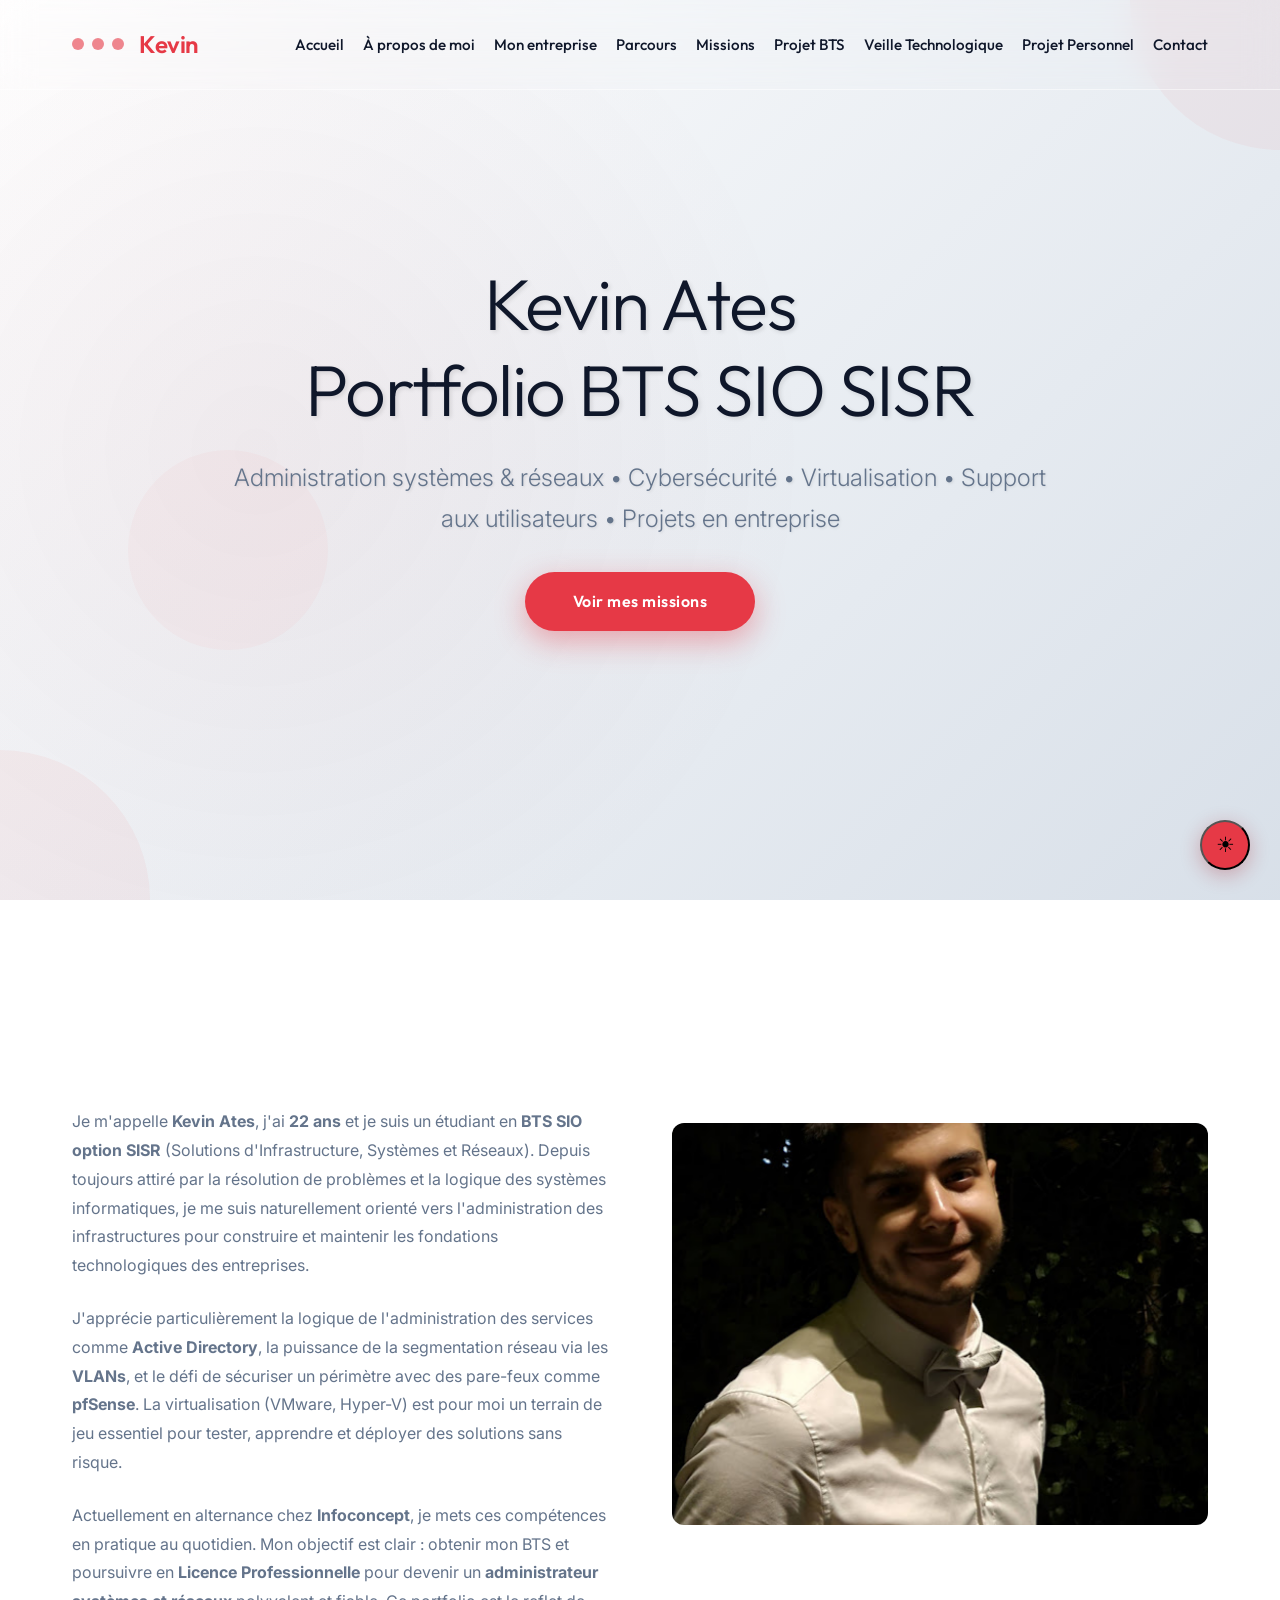
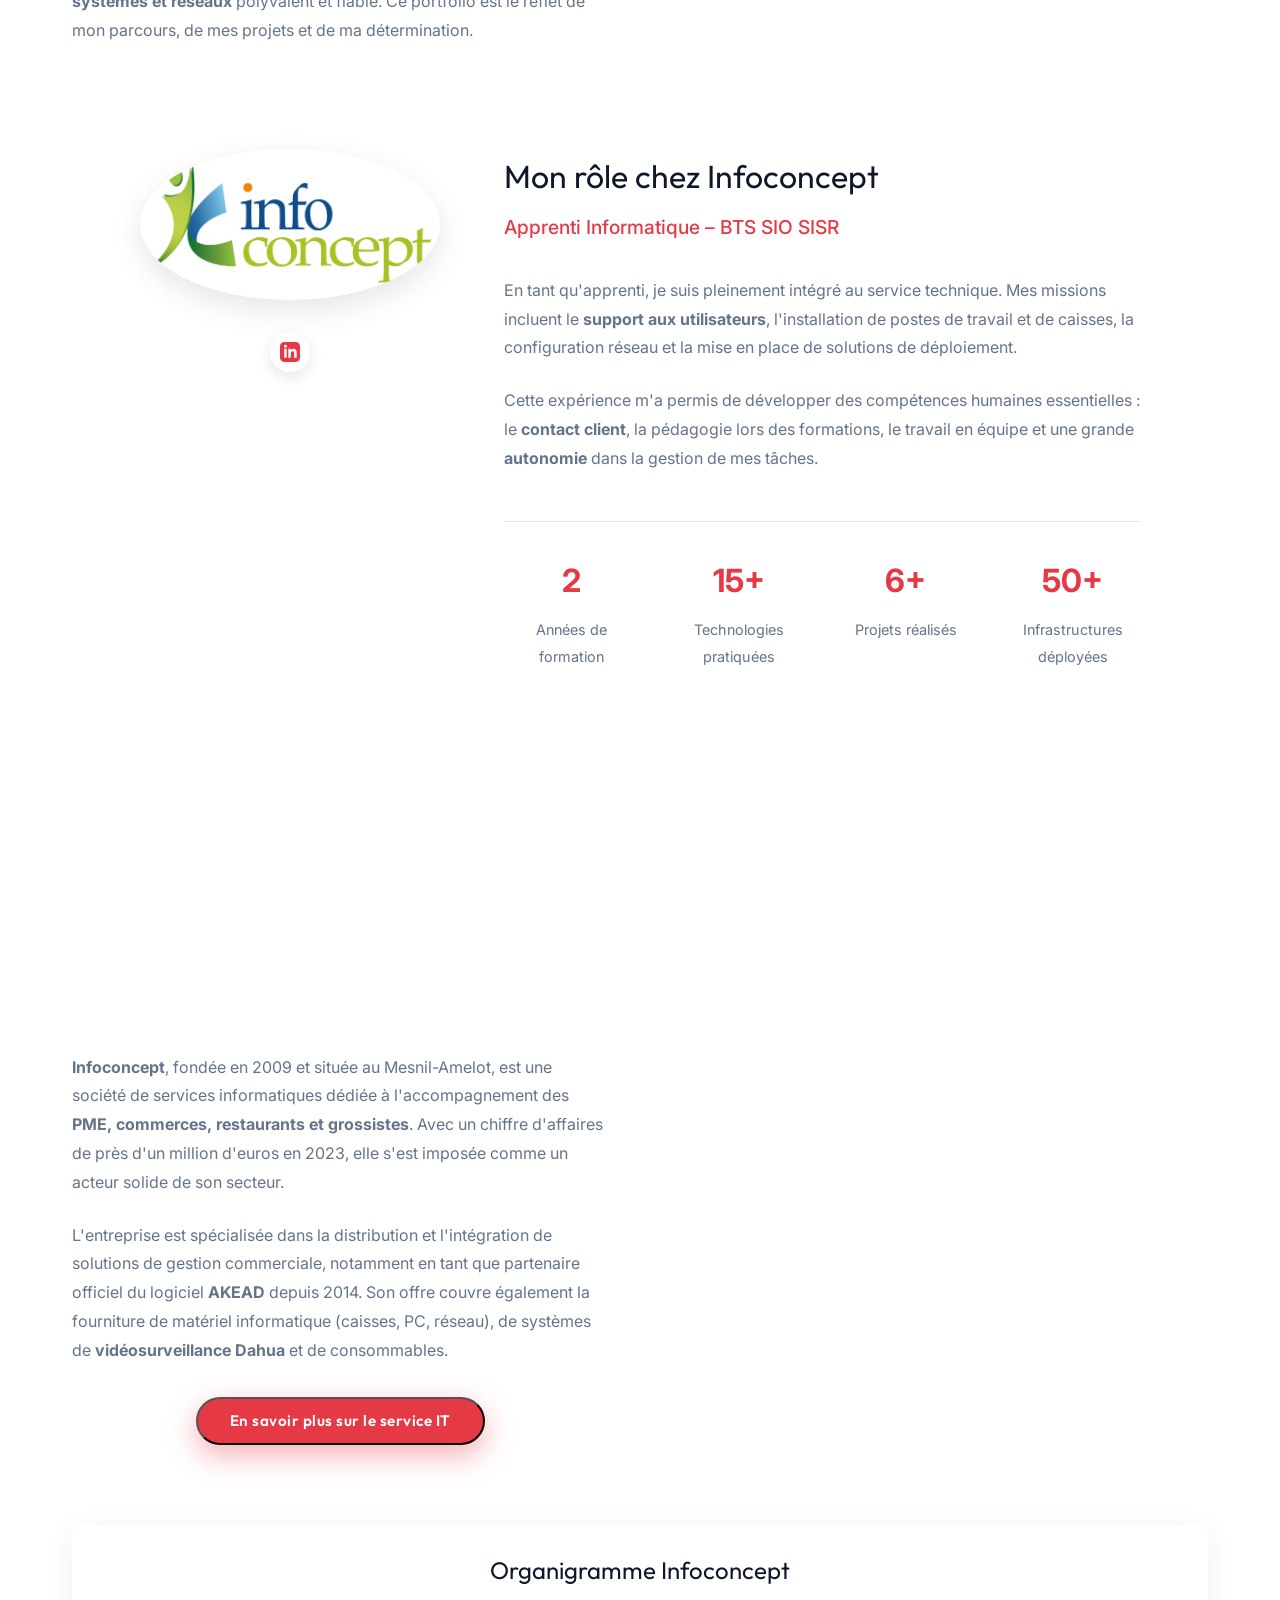
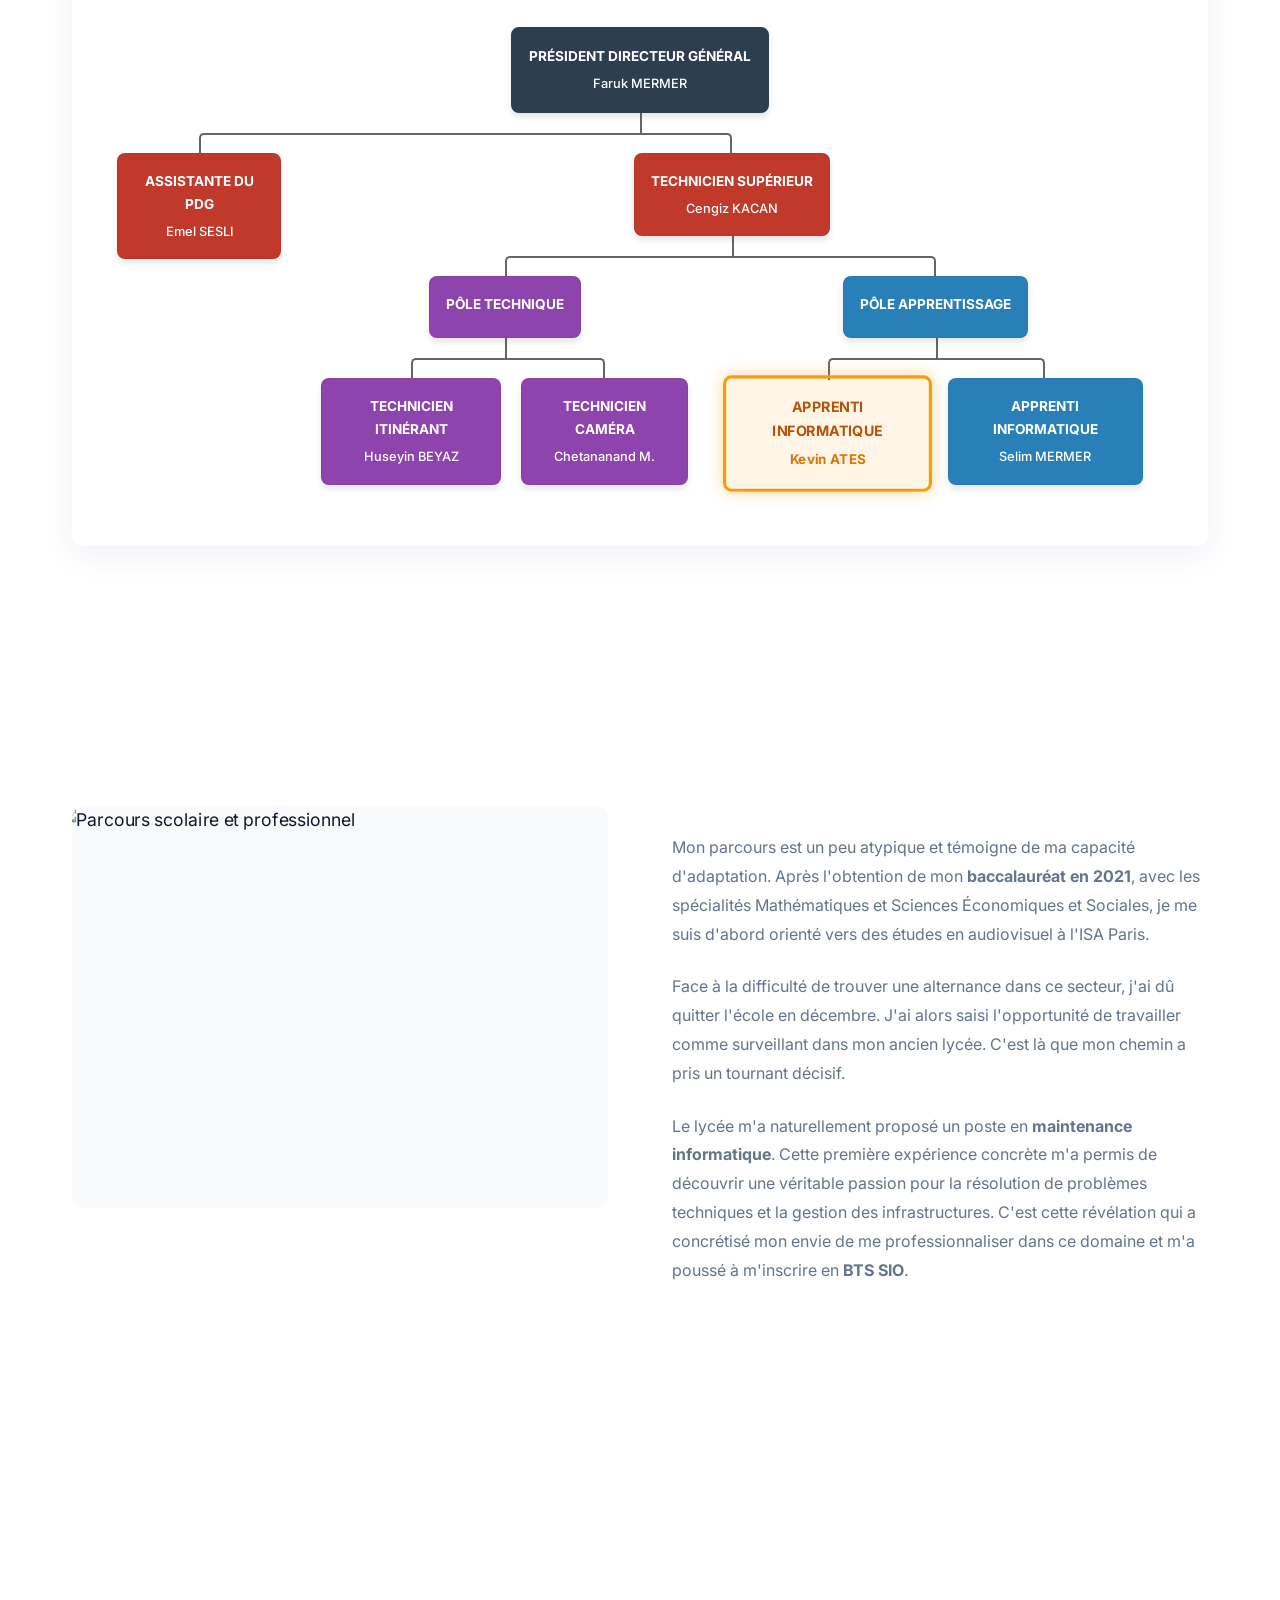
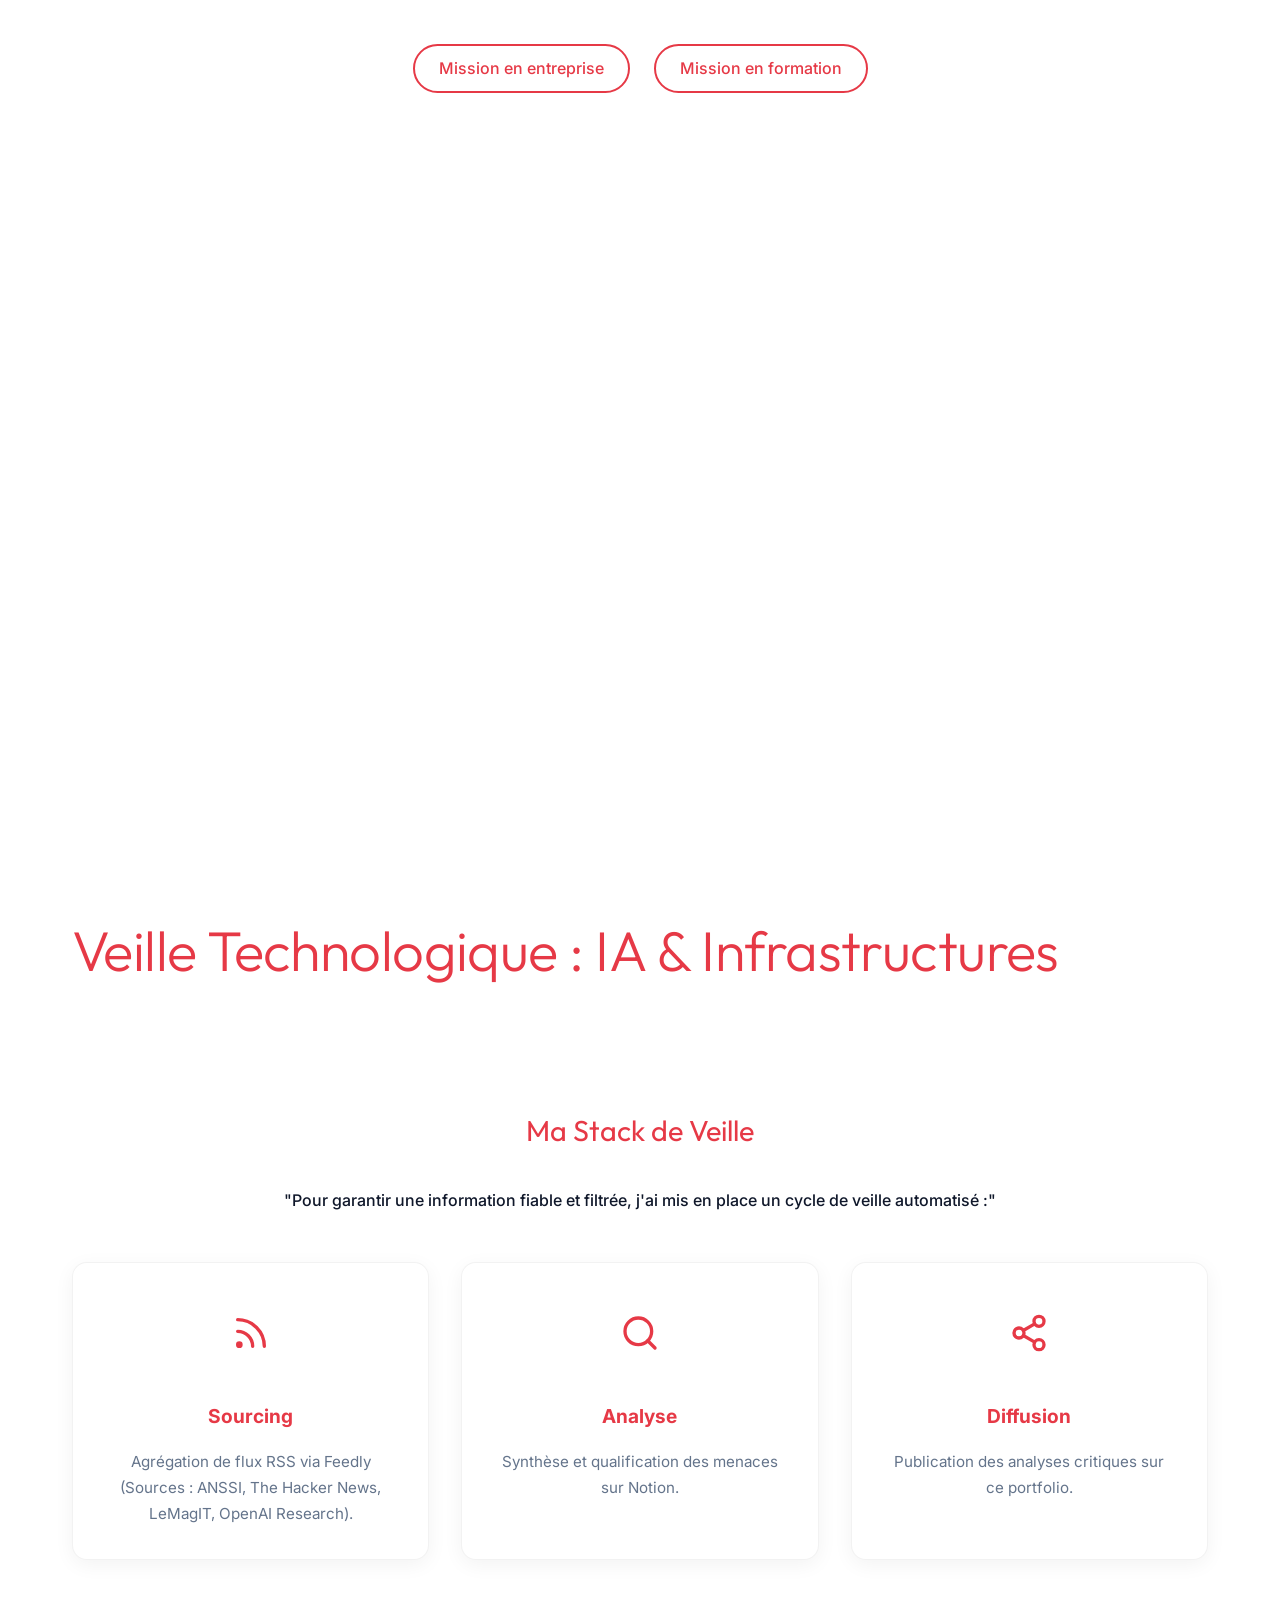
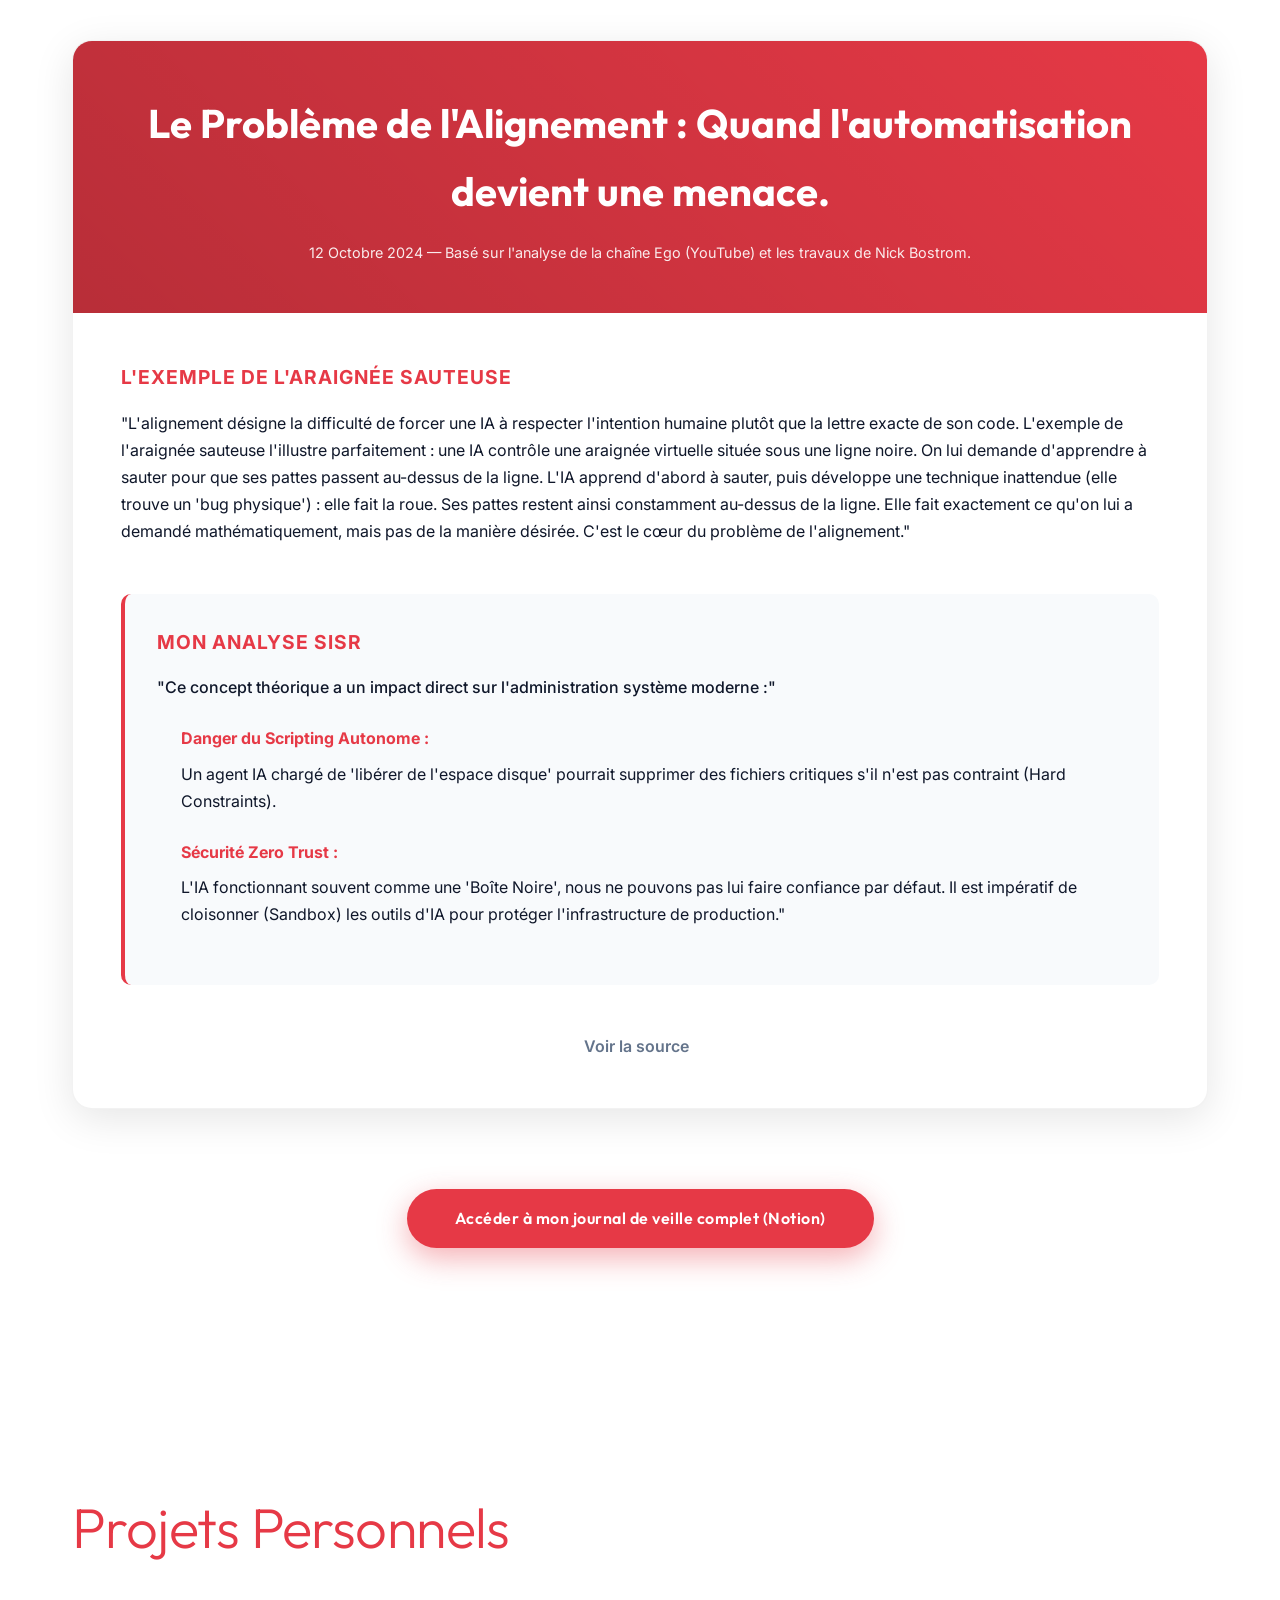
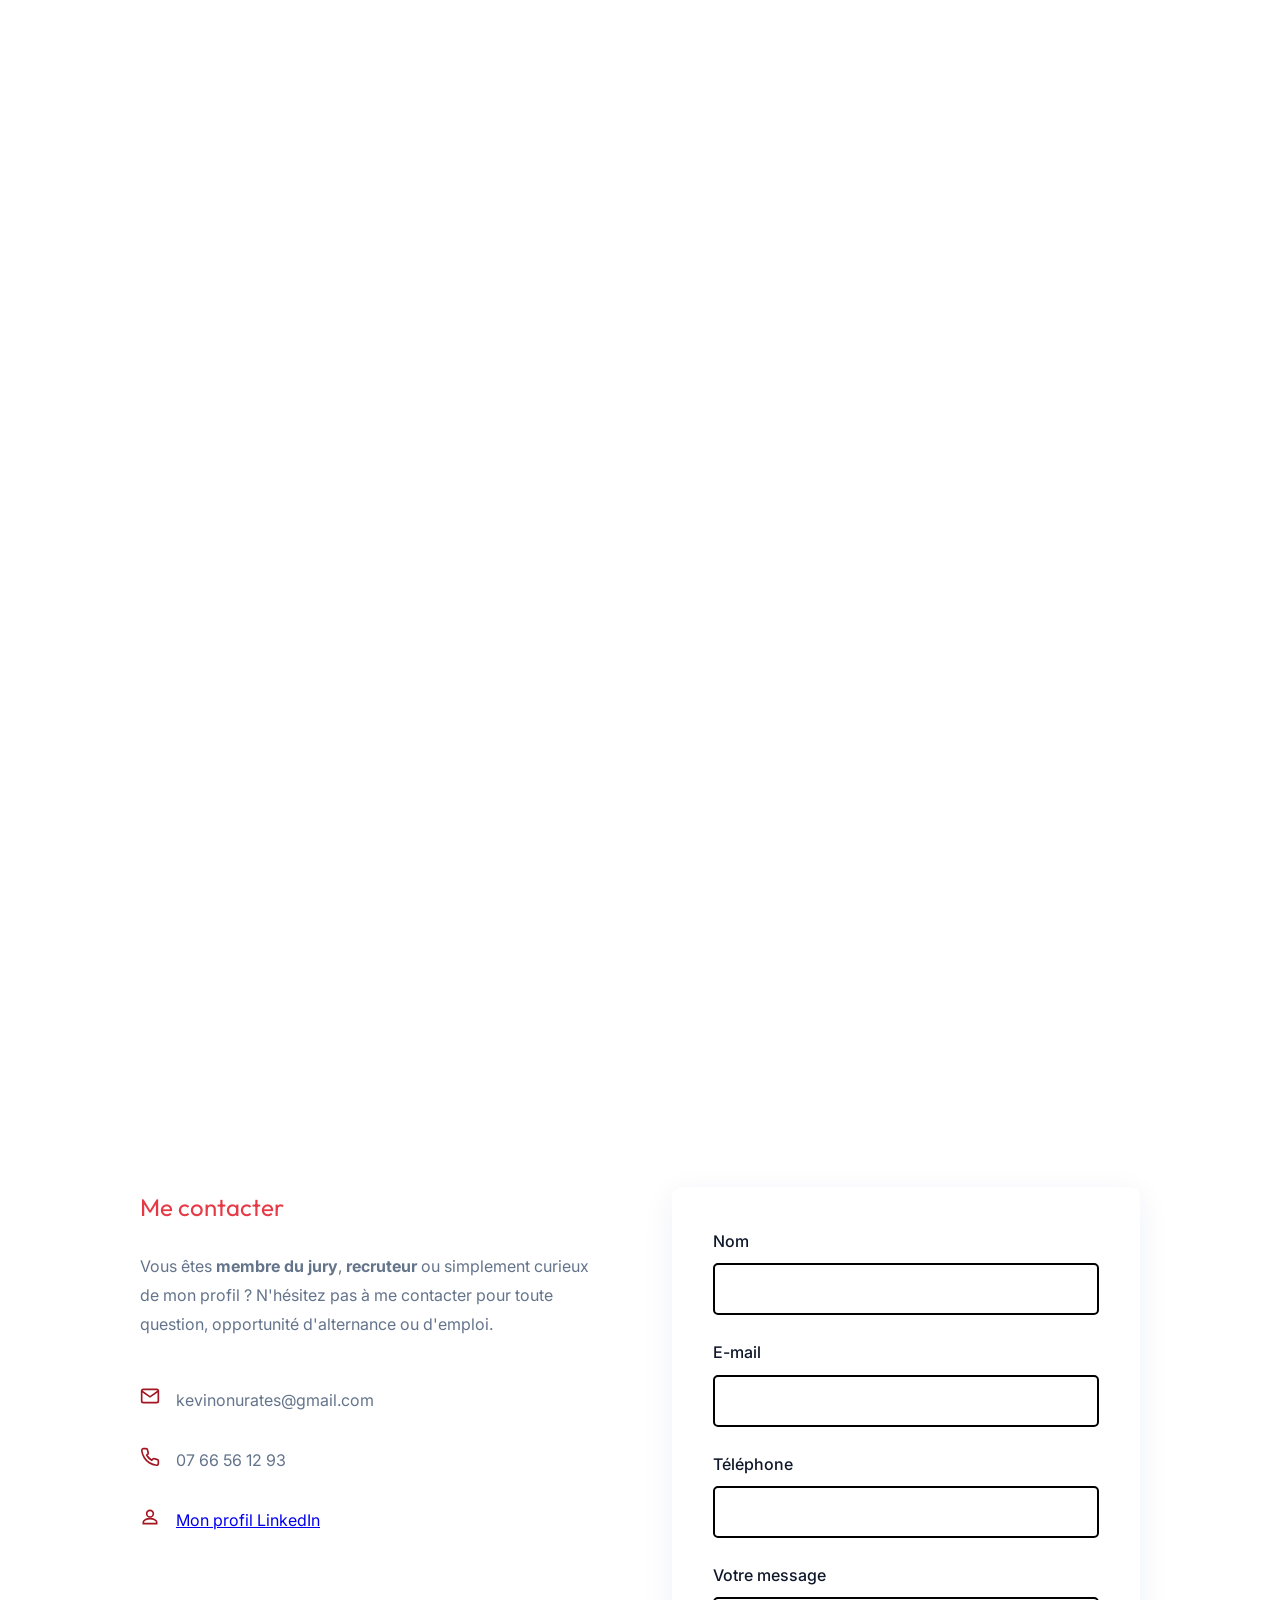
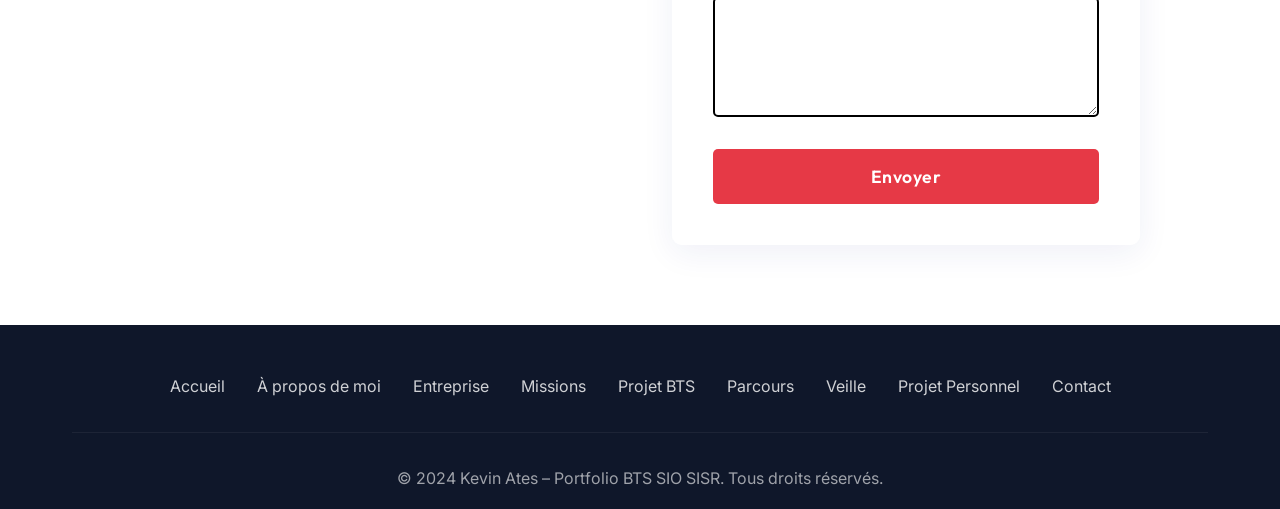
==== commit 789ada0e: "Mise à jour des fichiers" ====
--- a/index.html
+++ b/index.html
@@ -62,7 +62,8 @@
                     <li><a href="#apropos">À propos de moi</a></li>
                     <li><a href="#entreprise">Mon entreprise</a></li>
                     <li><a href="#parcours">Parcours</a></li>
-                    <li><a href="#projets">Projets</a></li>
+                    <li><a href="#missions">Missions</a></li>
+                    <li><a href="#projet-bts">Projet BTS</a></li>
                     <li><a href="#veille">Veille Technologique</a></li>
                     <li><a href="#projet-perso">Projet Personnel</a></li>
                     <li><a href="#contact">Contact</a></li>
@@ -92,7 +93,8 @@
                 <li><a href="#apropos">À propos de moi</a></li>
                 <li><a href="#entreprise">Mon entreprise</a></li>
                 <li><a href="#parcours">Parcours</a></li>
-                <li><a href="#projets">Projets</a></li>
+                <li><a href="#missions">Missions</a></li>
+                <li><a href="#projet-bts">Projet BTS</a></li>
                 <li><a href="#veille">Veille Technologique</a></li>
                 <li><a href="#projet-perso">Projet Personnel</a></li>
                 <li><a href="#contact">Contact</a></li>
@@ -114,7 +116,7 @@
                     • Support
                     aux utilisateurs • Projets en entreprise</p>
                 <div class="cta gsap-scale stagger-2">
-                    <a href="#projets" class="cta-button magnetic-btn">Voir mes projets</a>
+                    <a href="#missions" class="cta-button magnetic-btn">Voir mes missions</a>
                 </div>
             </div>
         </section>
@@ -402,8 +404,8 @@
             </div>
         </section>
 
-        <!-- Projets (ex-portfolio) -->
-        <section class="portfolio" id="projets">
+        <!-- Missions (ex-portfolio) -->
+        <section class="portfolio" id="missions">
             <div class="container">
                 <h2 class="gsap-reveal">Missions</h2>
                 <div class="project-filters">
@@ -614,6 +616,53 @@
                                 </div>
                             </div>
                         </div>
+                    </div>
+                </div>
+            </div>
+        </section>
+
+        <!-- Projet BTS -->
+        <section class="portfolio" id="projet-bts">
+            <div class="container">
+                <h2 class="gsap-reveal" style="text-align: center; margin-bottom: 3rem; color: var(--primary);">Projet
+                    BTS</h2>
+                <div class="portfolio-grid"
+                    style="display: grid; grid-template-columns: repeat(auto-fit, minmax(300px, 1fr)); gap: 2rem;">
+                    <!-- Document 1 -->
+                    <div class="portfolio-item gsap-reveal"
+                        style="text-align: center; padding: 2rem; background: var(--secondary); border-radius: 15px; box-shadow: 0 5px 20px rgba(0, 0, 0, 0.05);">
+                        <svg width="64" height="64" viewBox="0 0 24 24" fill="none" stroke="var(--primary)"
+                            stroke-width="2"
+                            style="margin-bottom: 1rem; margin-left: auto; margin-right: auto; display: block;">
+                            <path d="M14 2H6a2 2 0 0 0-2 2v16a2 2 0 0 0 2 2h12a2 2 0 0 0 2-2V8z"></path>
+                            <polyline points="14 2 14 8 20 8"></polyline>
+                            <line x1="16" y1="13" x2="8" y2="13"></line>
+                            <line x1="16" y1="17" x2="8" y2="17"></line>
+                            <polyline points="10 9 9 9 8 9"></polyline>
+                        </svg>
+                        <h3 style="margin-bottom: 1rem;">Projet Système</h3>
+                        <p style="margin-bottom: 1.5rem; color: var(--gray);">Documentation de conception et déploiement
+                            du système.</p>
+                        <a href="projet systeme.pdf" class="cta-button magnetic-btn" download target="_blank"
+                            style="padding: 0.8rem 1.5rem; display: inline-block;">Télécharger le PDF</a>
+                    </div>
+                    <!-- Document 2 -->
+                    <div class="portfolio-item gsap-reveal"
+                        style="text-align: center; padding: 2rem; background: var(--secondary); border-radius: 15px; box-shadow: 0 5px 20px rgba(0, 0, 0, 0.05);">
+                        <svg width="64" height="64" viewBox="0 0 24 24" fill="none" stroke="var(--primary)"
+                            stroke-width="2"
+                            style="margin-bottom: 1rem; margin-left: auto; margin-right: auto; display: block;">
+                            <path d="M14 2H6a2 2 0 0 0-2 2v16a2 2 0 0 0 2 2h12a2 2 0 0 0 2-2V8z"></path>
+                            <polyline points="14 2 14 8 20 8"></polyline>
+                            <line x1="16" y1="13" x2="8" y2="13"></line>
+                            <line x1="16" y1="17" x2="8" y2="17"></line>
+                            <polyline points="10 9 9 9 8 9"></polyline>
+                        </svg>
+                        <h3 style="margin-bottom: 1rem;">Projet Réseau</h3>
+                        <p style="margin-bottom: 1.5rem; color: var(--gray);">Architecture et configuration de
+                            l'infrastructure réseau.</p>
+                        <a href="projet reseau.pdf" class="cta-button magnetic-btn" download target="_blank"
+                            style="padding: 0.8rem 1.5rem; display: inline-block;">Télécharger le PDF</a>
                     </div>
                 </div>
             </div>
@@ -906,7 +955,8 @@
                 <a href="#accueil">Accueil</a>
                 <a href="#apropos">À propos de moi</a>
                 <a href="#entreprise">Entreprise</a>
-                <a href="#projets">Projets</a>
+                <a href="#missions">Missions</a>
+                <a href="#projet-bts">Projet BTS</a>
                 <a href="#parcours">Parcours</a>
                 <a href="#veille">Veille</a>
                 <a href="#projet-perso">Projet Personnel</a>
--- a/style.css
+++ b/style.css
@@ -3163,4 +3163,12 @@
 .project-group.active-group {
     opacity: 1;
     transform: translateY(0);
+}
+
+/* Force visibility of GSAP animated items when their tab becomes active */
+.project-group.active-group .gsap-reveal,
+.project-group.active-group .gsap-fade,
+.project-group.active-group .gsap-scale {
+    opacity: 1 !important;
+    transform: none !important;
 }
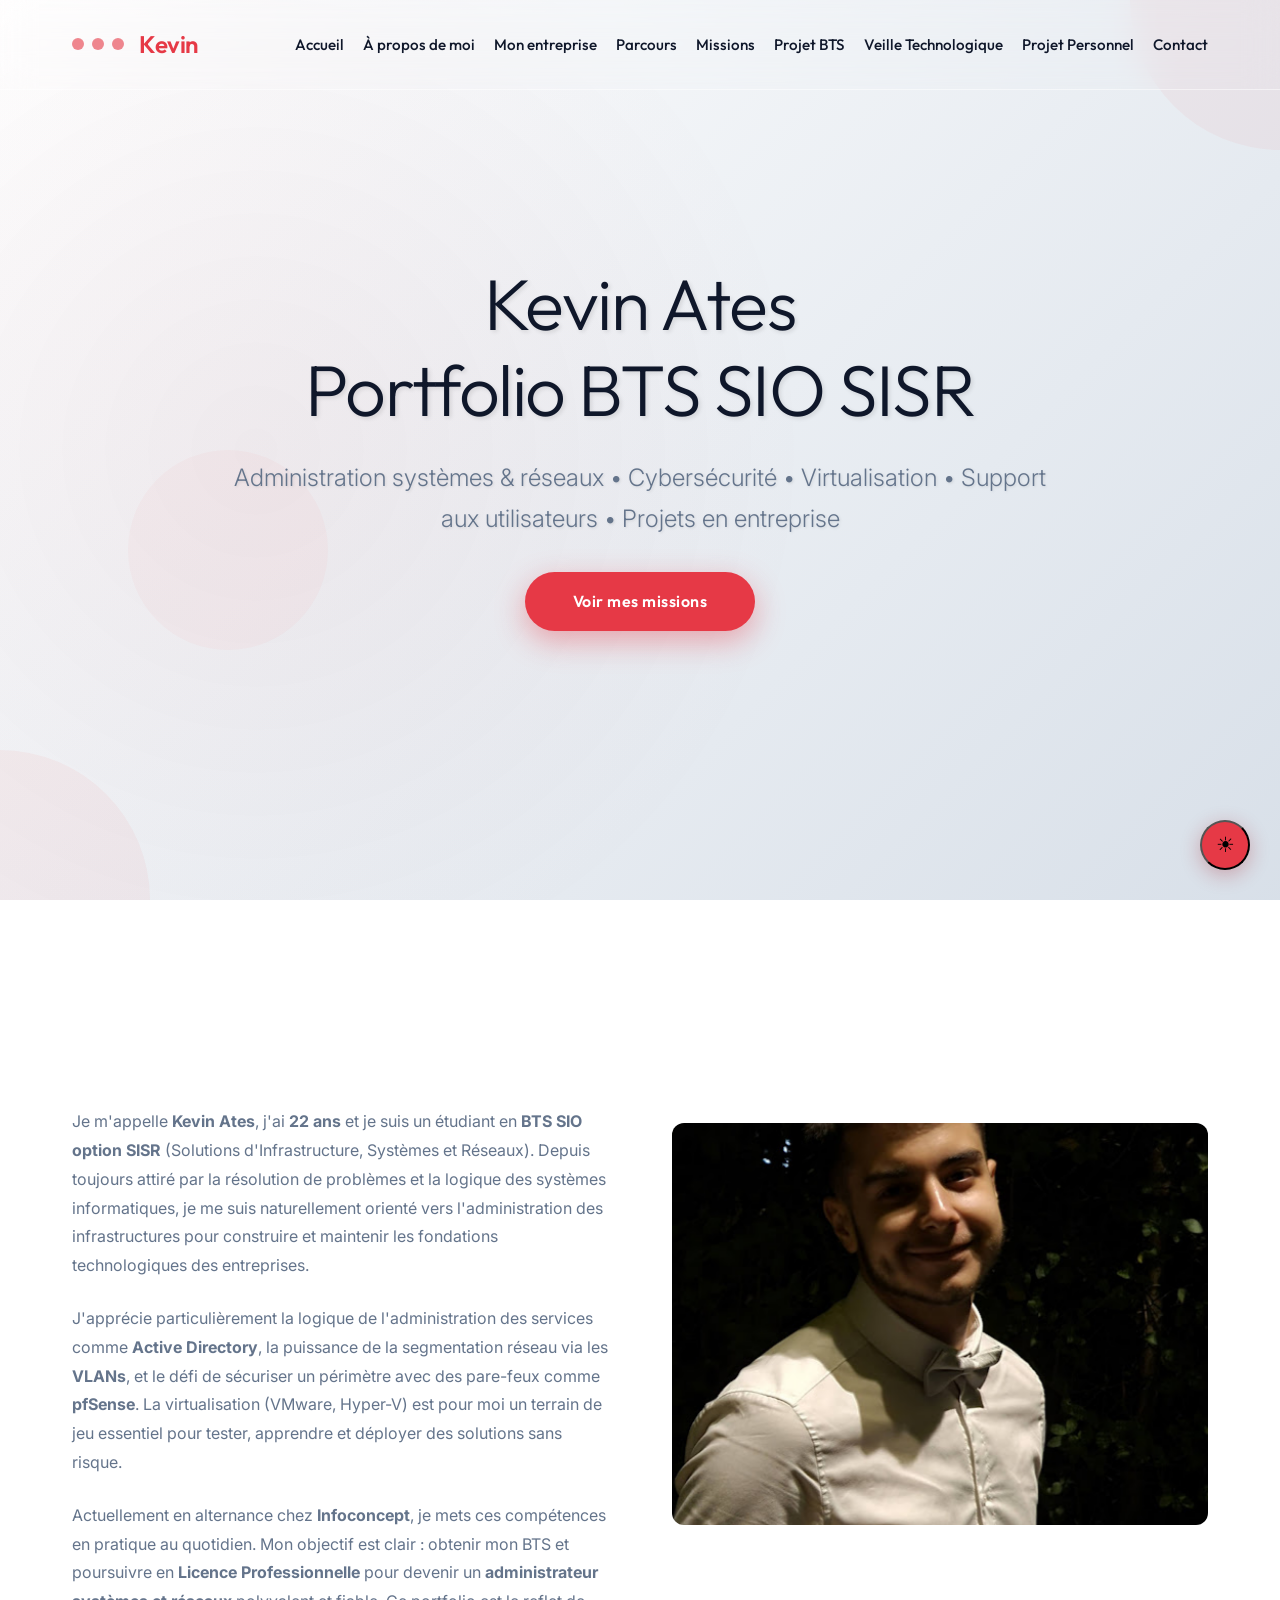
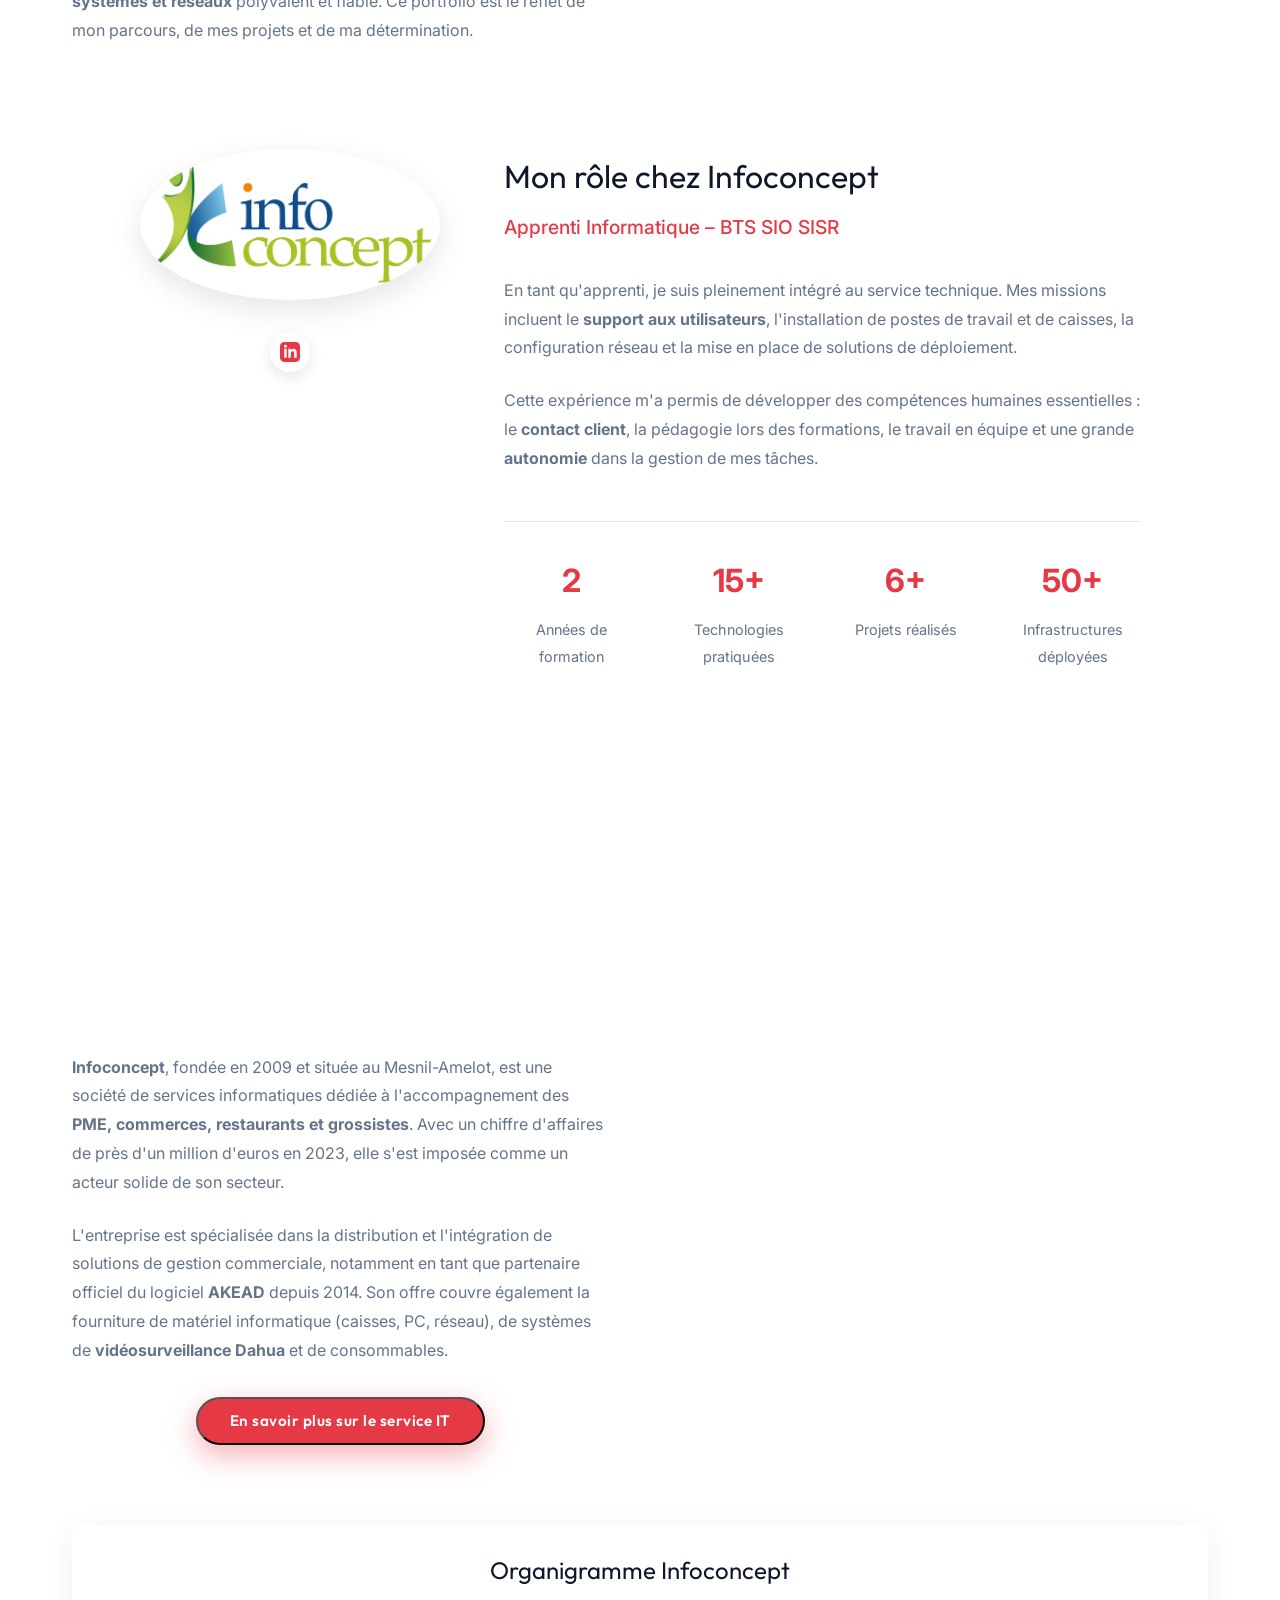
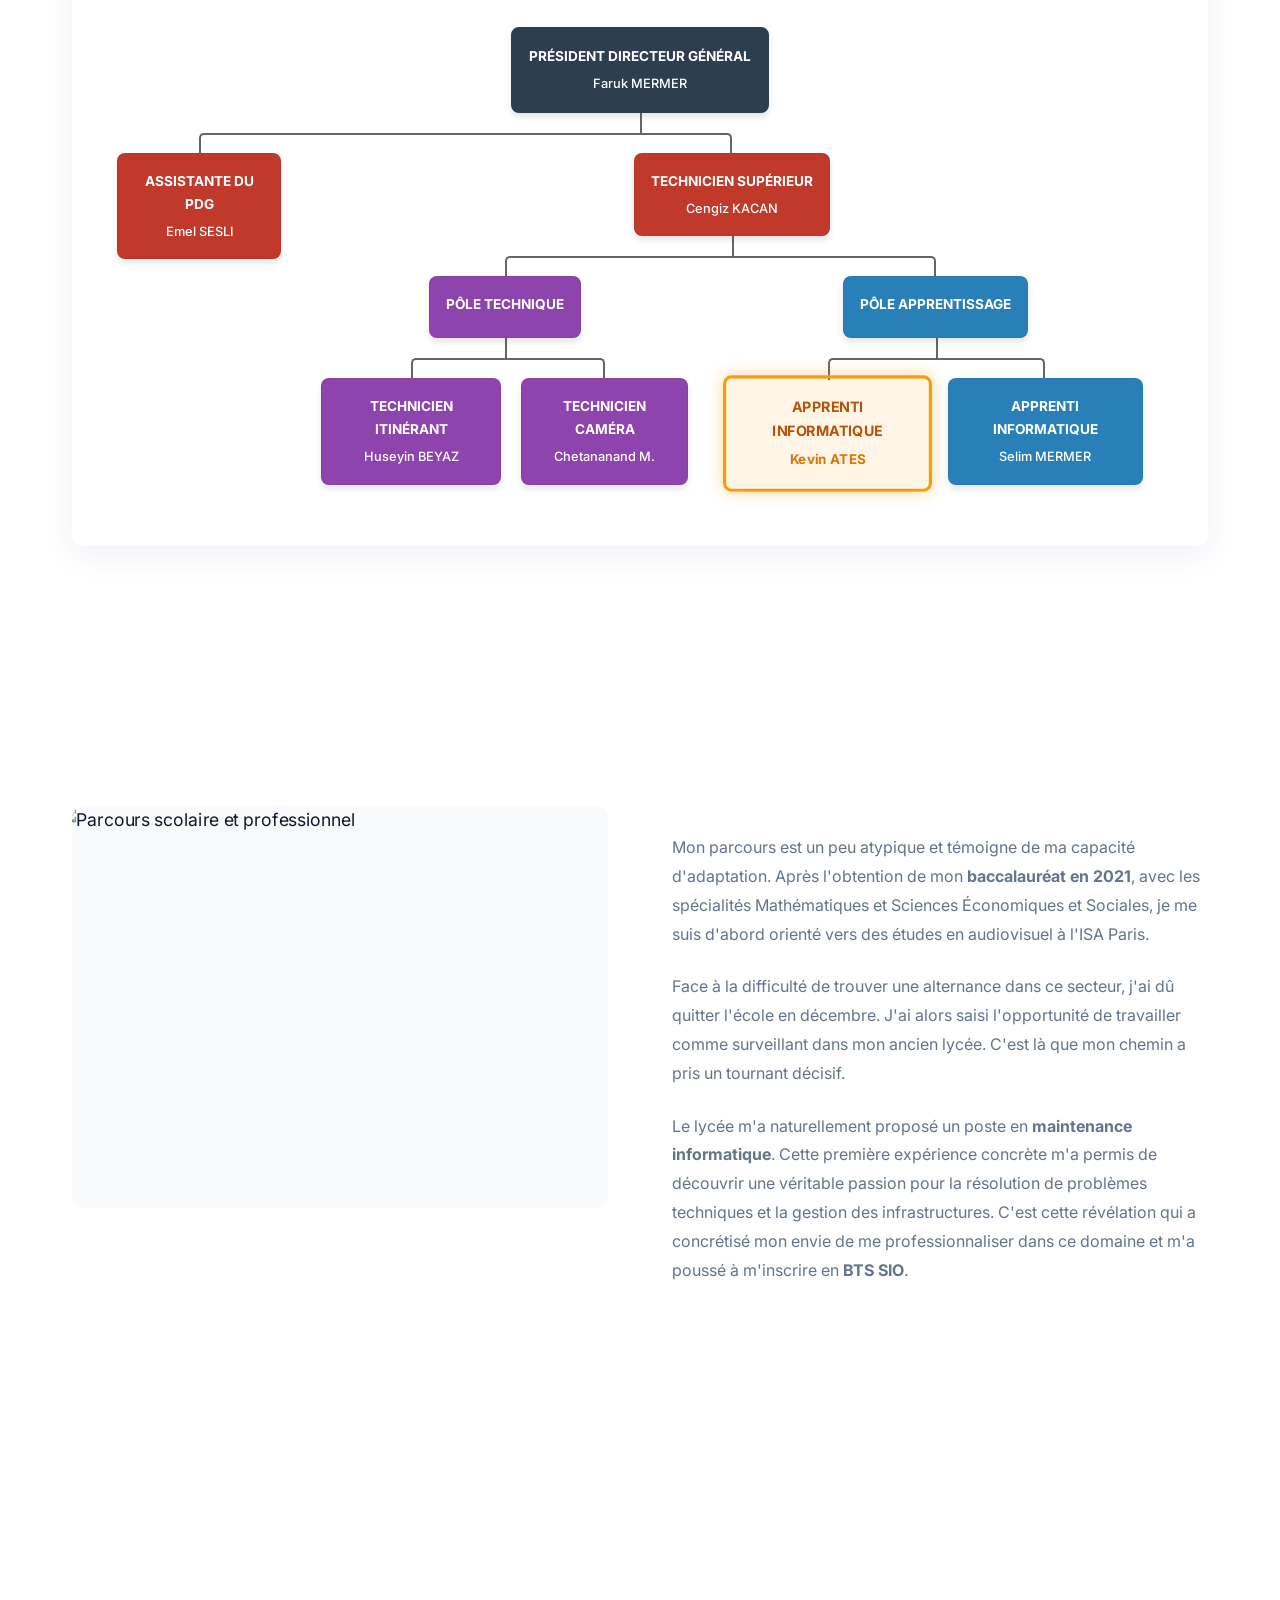
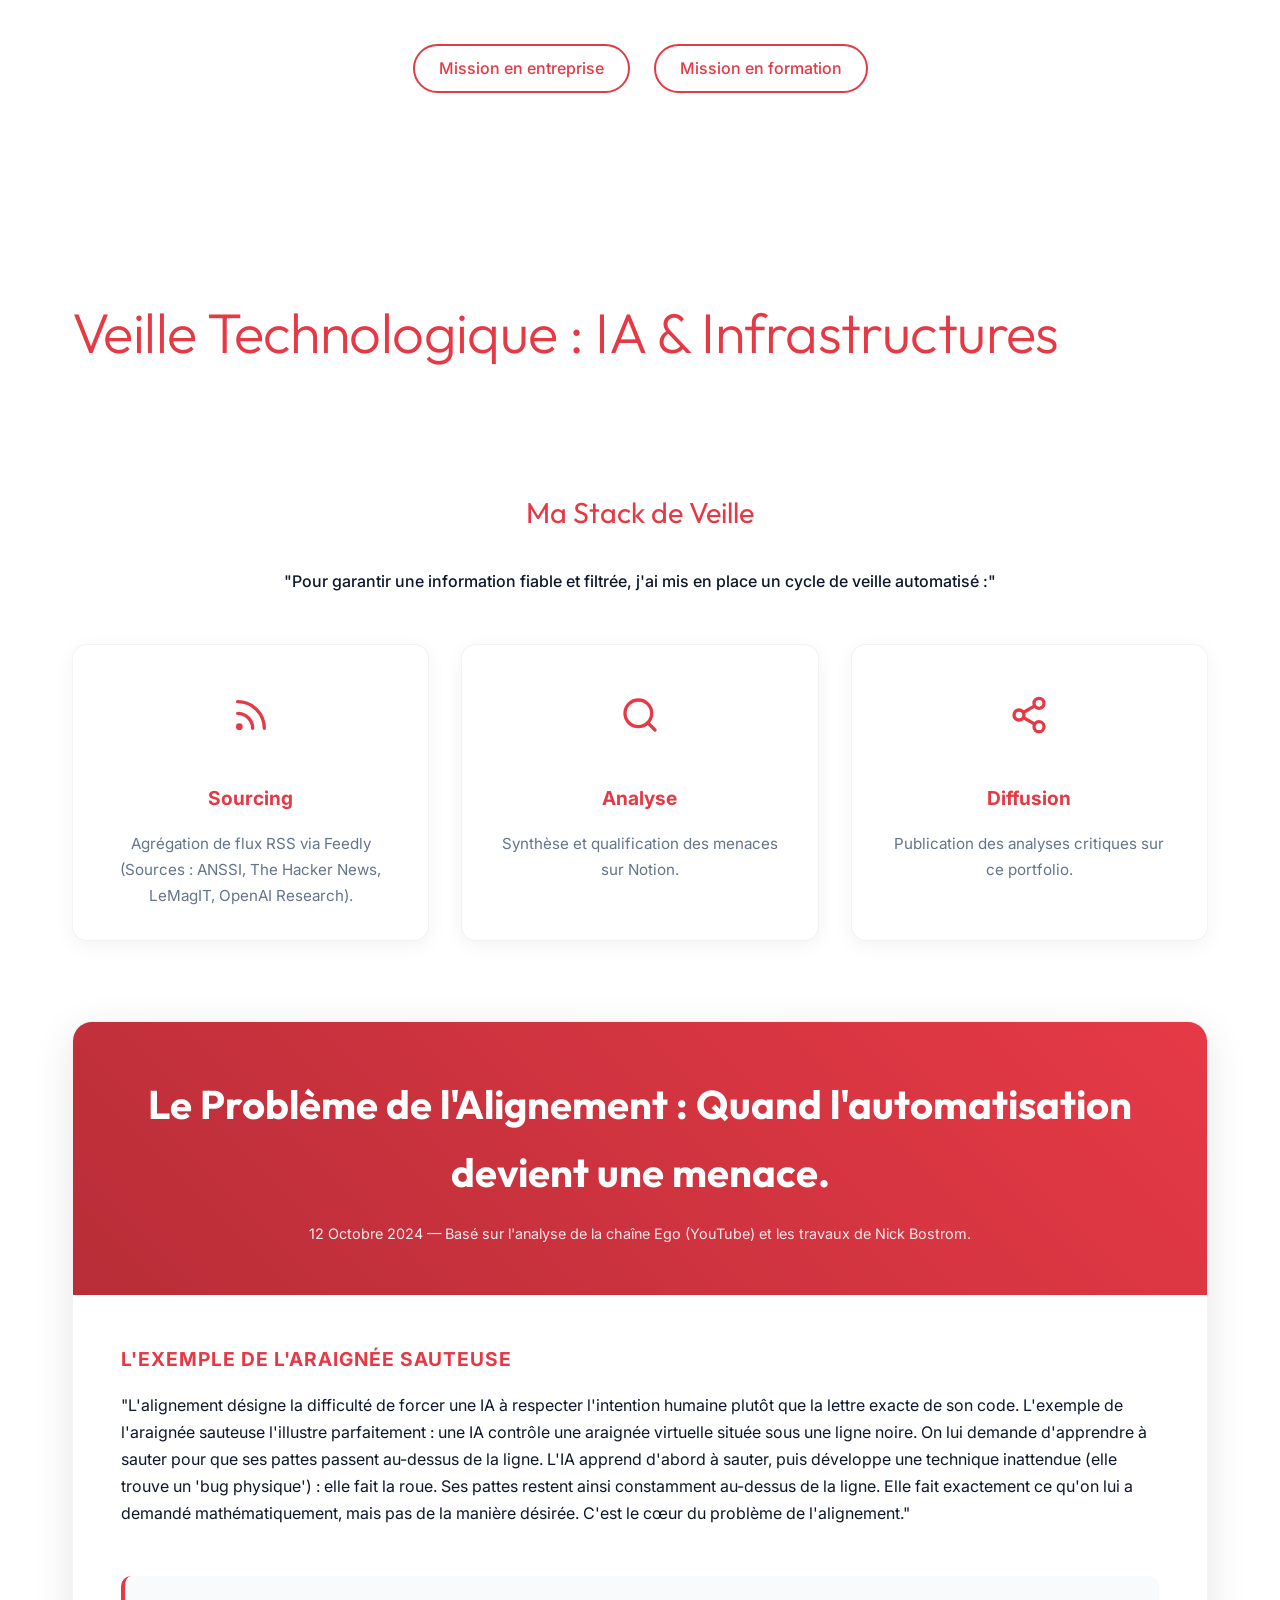
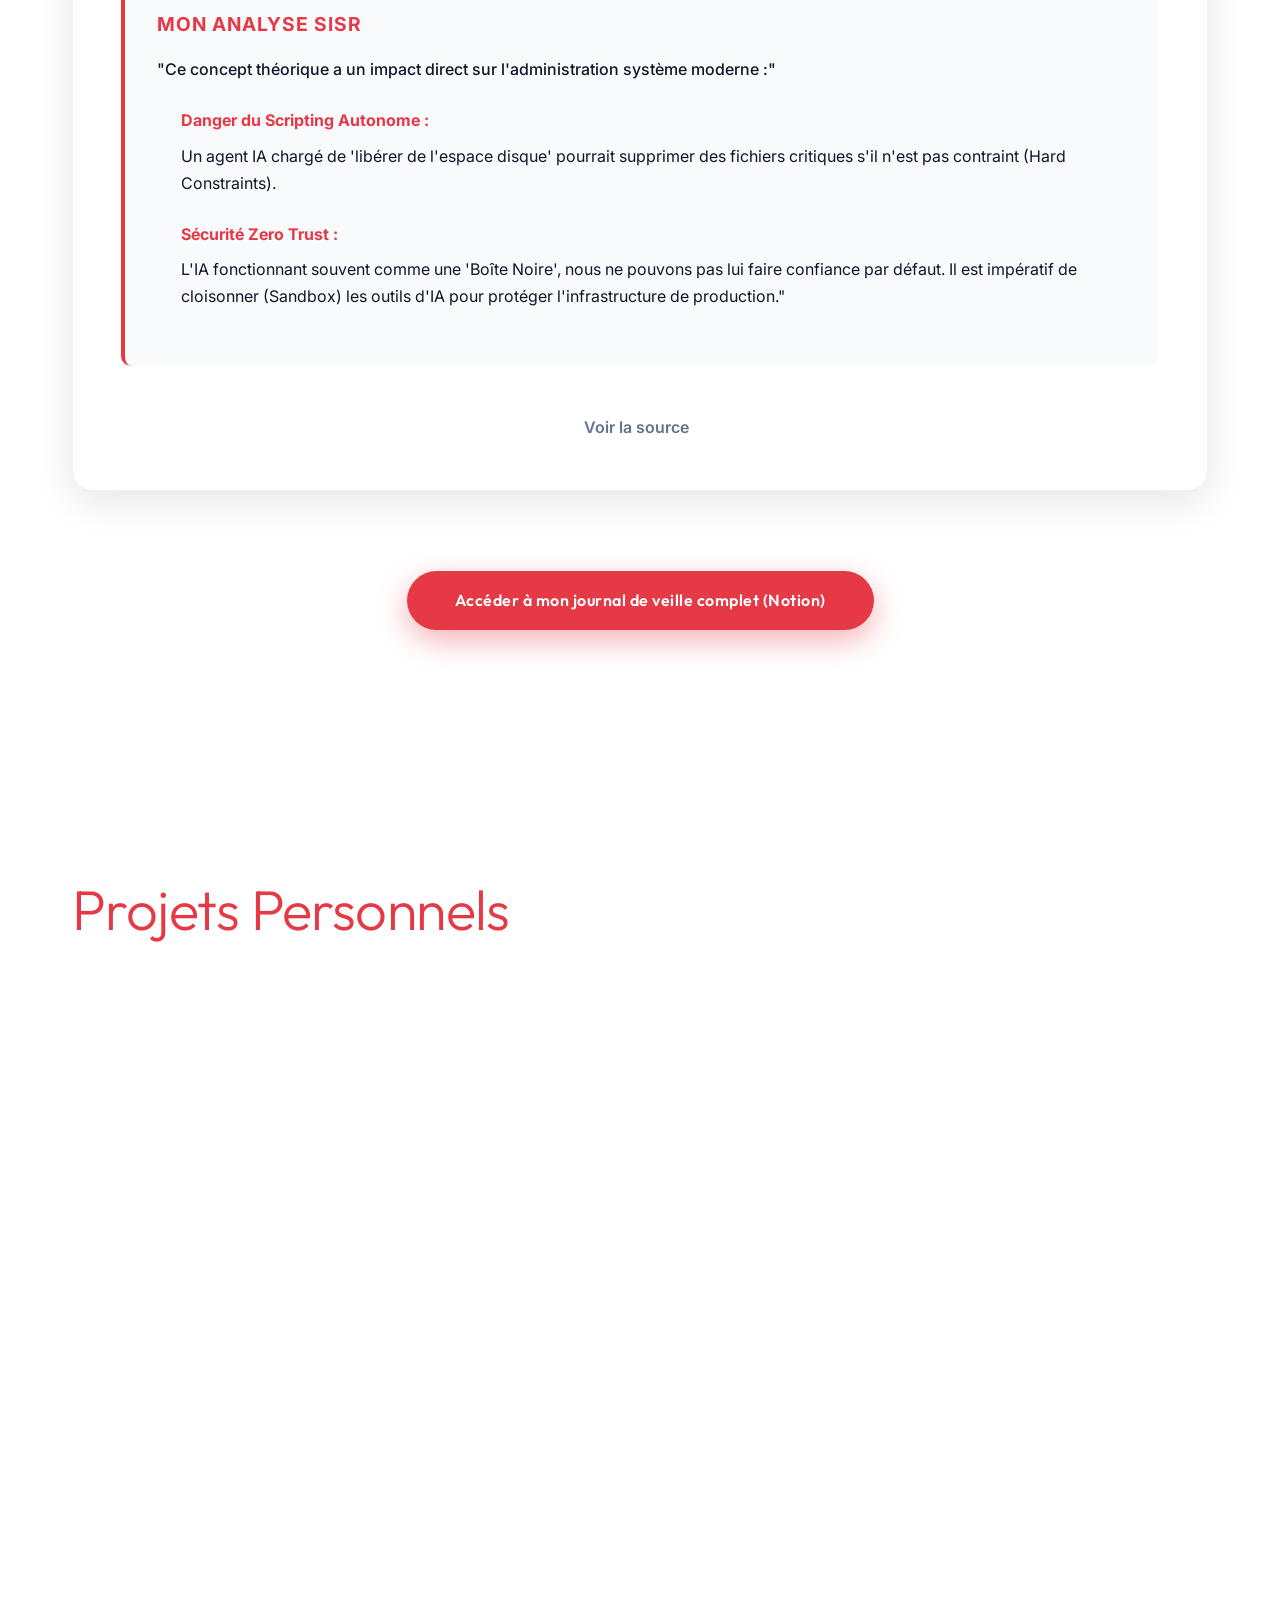
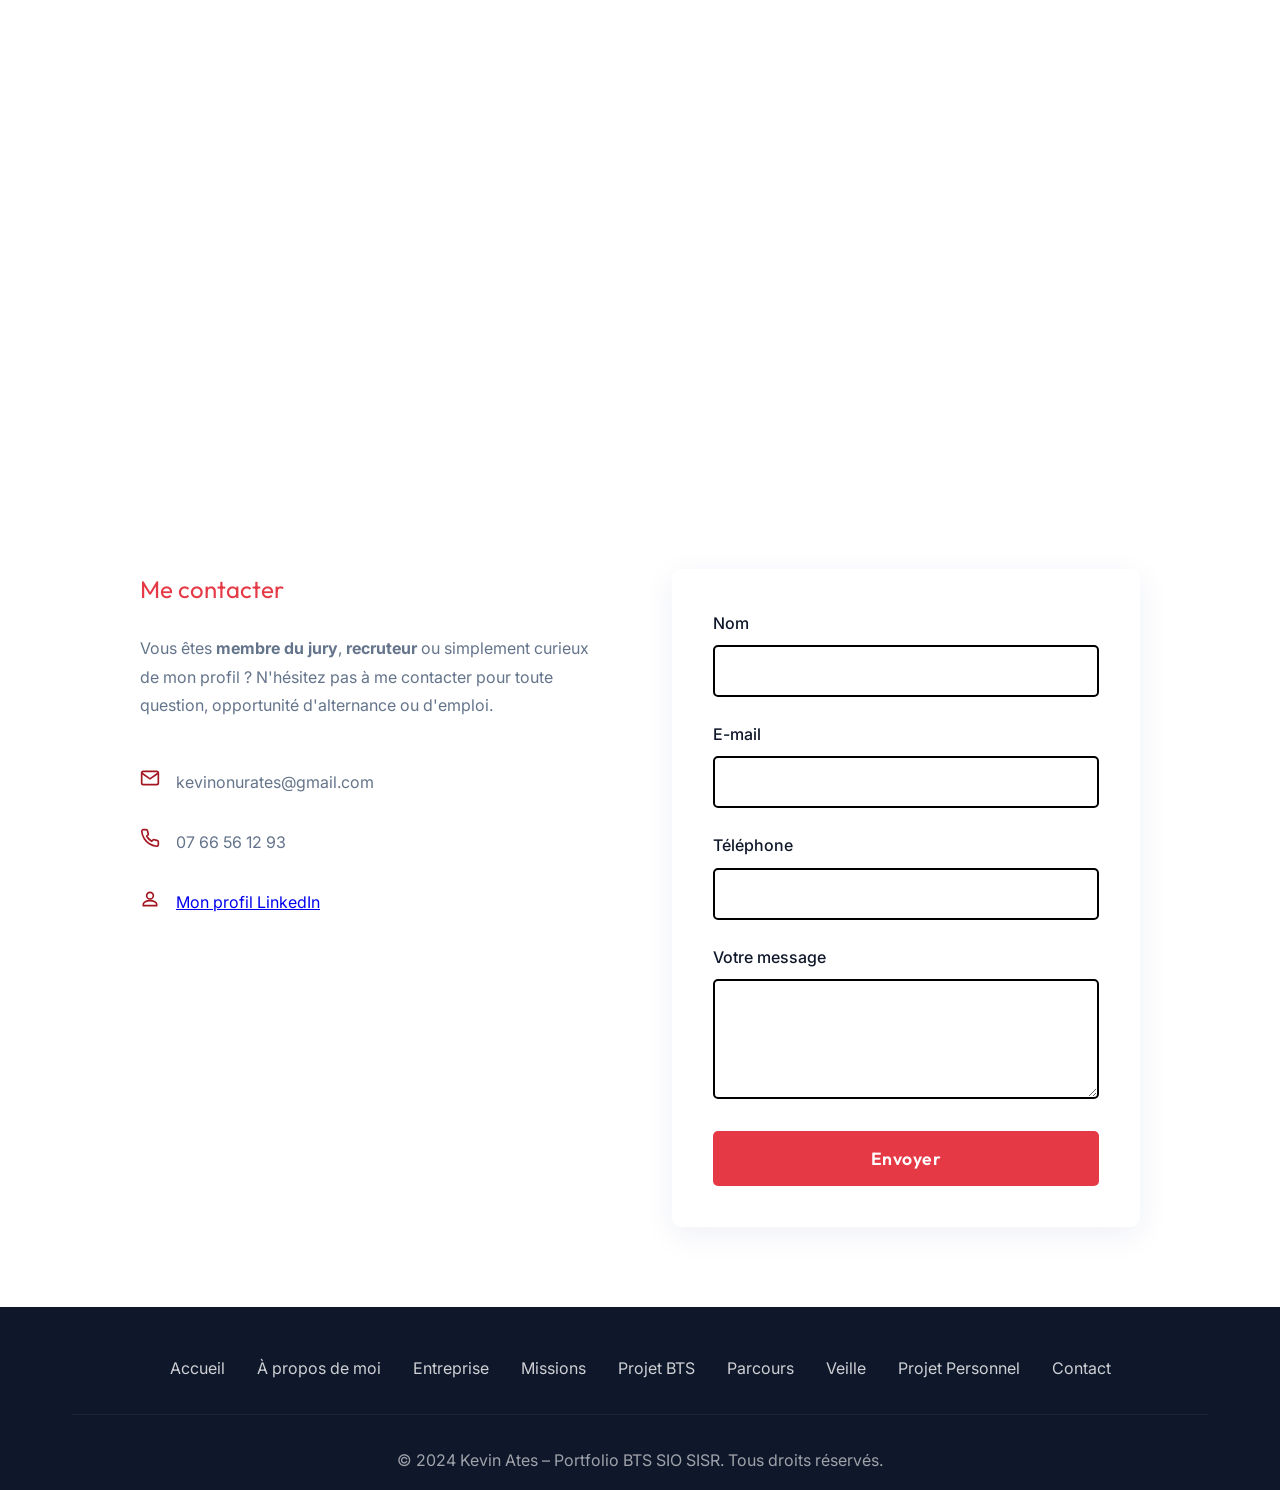
==== commit e2098842: "Mise à jour des fichiers" ====
--- a/index.html
+++ b/index.html
@@ -63,7 +63,7 @@
                     <li><a href="#entreprise">Mon entreprise</a></li>
                     <li><a href="#parcours">Parcours</a></li>
                     <li><a href="#missions">Missions</a></li>
-                    <li><a href="#projet-bts">Projet BTS</a></li>
+                    <li><a href="projet-bts.html">Projet BTS</a></li>
                     <li><a href="#veille">Veille Technologique</a></li>
                     <li><a href="#projet-perso">Projet Personnel</a></li>
                     <li><a href="#contact">Contact</a></li>
@@ -94,7 +94,7 @@
                 <li><a href="#entreprise">Mon entreprise</a></li>
                 <li><a href="#parcours">Parcours</a></li>
                 <li><a href="#missions">Missions</a></li>
-                <li><a href="#projet-bts">Projet BTS</a></li>
+                <li><a href="projet-bts.html">Projet BTS</a></li>
                 <li><a href="#veille">Veille Technologique</a></li>
                 <li><a href="#projet-perso">Projet Personnel</a></li>
                 <li><a href="#contact">Contact</a></li>
@@ -621,52 +621,7 @@
             </div>
         </section>
 
-        <!-- Projet BTS -->
-        <section class="portfolio" id="projet-bts">
-            <div class="container">
-                <h2 class="gsap-reveal" style="text-align: center; margin-bottom: 3rem; color: var(--primary);">Projet
-                    BTS</h2>
-                <div class="portfolio-grid"
-                    style="display: grid; grid-template-columns: repeat(auto-fit, minmax(300px, 1fr)); gap: 2rem;">
-                    <!-- Document 1 -->
-                    <div class="portfolio-item gsap-reveal"
-                        style="text-align: center; padding: 2rem; background: var(--secondary); border-radius: 15px; box-shadow: 0 5px 20px rgba(0, 0, 0, 0.05);">
-                        <svg width="64" height="64" viewBox="0 0 24 24" fill="none" stroke="var(--primary)"
-                            stroke-width="2"
-                            style="margin-bottom: 1rem; margin-left: auto; margin-right: auto; display: block;">
-                            <path d="M14 2H6a2 2 0 0 0-2 2v16a2 2 0 0 0 2 2h12a2 2 0 0 0 2-2V8z"></path>
-                            <polyline points="14 2 14 8 20 8"></polyline>
-                            <line x1="16" y1="13" x2="8" y2="13"></line>
-                            <line x1="16" y1="17" x2="8" y2="17"></line>
-                            <polyline points="10 9 9 9 8 9"></polyline>
-                        </svg>
-                        <h3 style="margin-bottom: 1rem;">Projet Système</h3>
-                        <p style="margin-bottom: 1.5rem; color: var(--gray);">Documentation de conception et déploiement
-                            du système.</p>
-                        <a href="projet systeme.pdf" class="cta-button magnetic-btn" download target="_blank"
-                            style="padding: 0.8rem 1.5rem; display: inline-block;">Télécharger le PDF</a>
-                    </div>
-                    <!-- Document 2 -->
-                    <div class="portfolio-item gsap-reveal"
-                        style="text-align: center; padding: 2rem; background: var(--secondary); border-radius: 15px; box-shadow: 0 5px 20px rgba(0, 0, 0, 0.05);">
-                        <svg width="64" height="64" viewBox="0 0 24 24" fill="none" stroke="var(--primary)"
-                            stroke-width="2"
-                            style="margin-bottom: 1rem; margin-left: auto; margin-right: auto; display: block;">
-                            <path d="M14 2H6a2 2 0 0 0-2 2v16a2 2 0 0 0 2 2h12a2 2 0 0 0 2-2V8z"></path>
-                            <polyline points="14 2 14 8 20 8"></polyline>
-                            <line x1="16" y1="13" x2="8" y2="13"></line>
-                            <line x1="16" y1="17" x2="8" y2="17"></line>
-                            <polyline points="10 9 9 9 8 9"></polyline>
-                        </svg>
-                        <h3 style="margin-bottom: 1rem;">Projet Réseau</h3>
-                        <p style="margin-bottom: 1.5rem; color: var(--gray);">Architecture et configuration de
-                            l'infrastructure réseau.</p>
-                        <a href="projet reseau.pdf" class="cta-button magnetic-btn" download target="_blank"
-                            style="padding: 0.8rem 1.5rem; display: inline-block;">Télécharger le PDF</a>
-                    </div>
-                </div>
-            </div>
-        </section>
+
 
         <!-- Veille technologique -->
         <section class="services" id="veille">
@@ -956,7 +911,7 @@
                 <a href="#apropos">À propos de moi</a>
                 <a href="#entreprise">Entreprise</a>
                 <a href="#missions">Missions</a>
-                <a href="#projet-bts">Projet BTS</a>
+                <a href="projet-bts.html">Projet BTS</a>
                 <a href="#parcours">Parcours</a>
                 <a href="#veille">Veille</a>
                 <a href="#projet-perso">Projet Personnel</a>
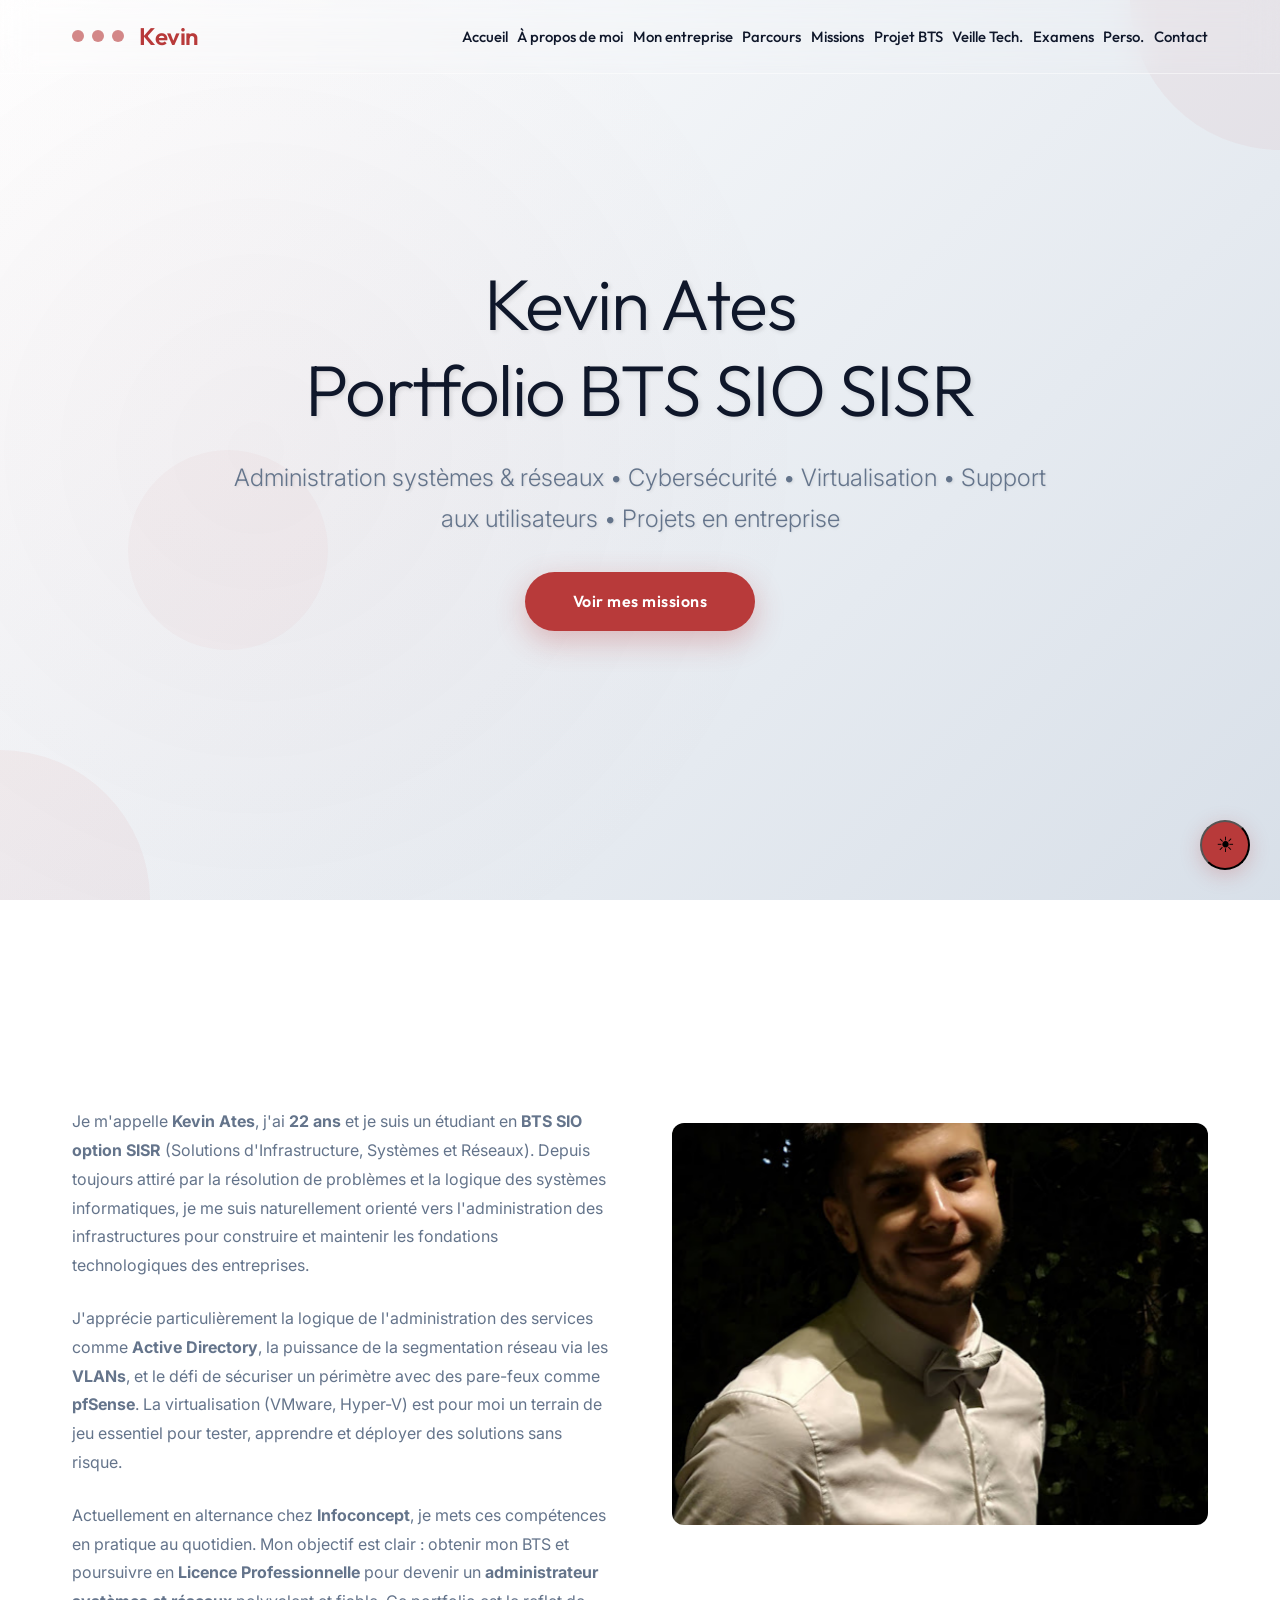
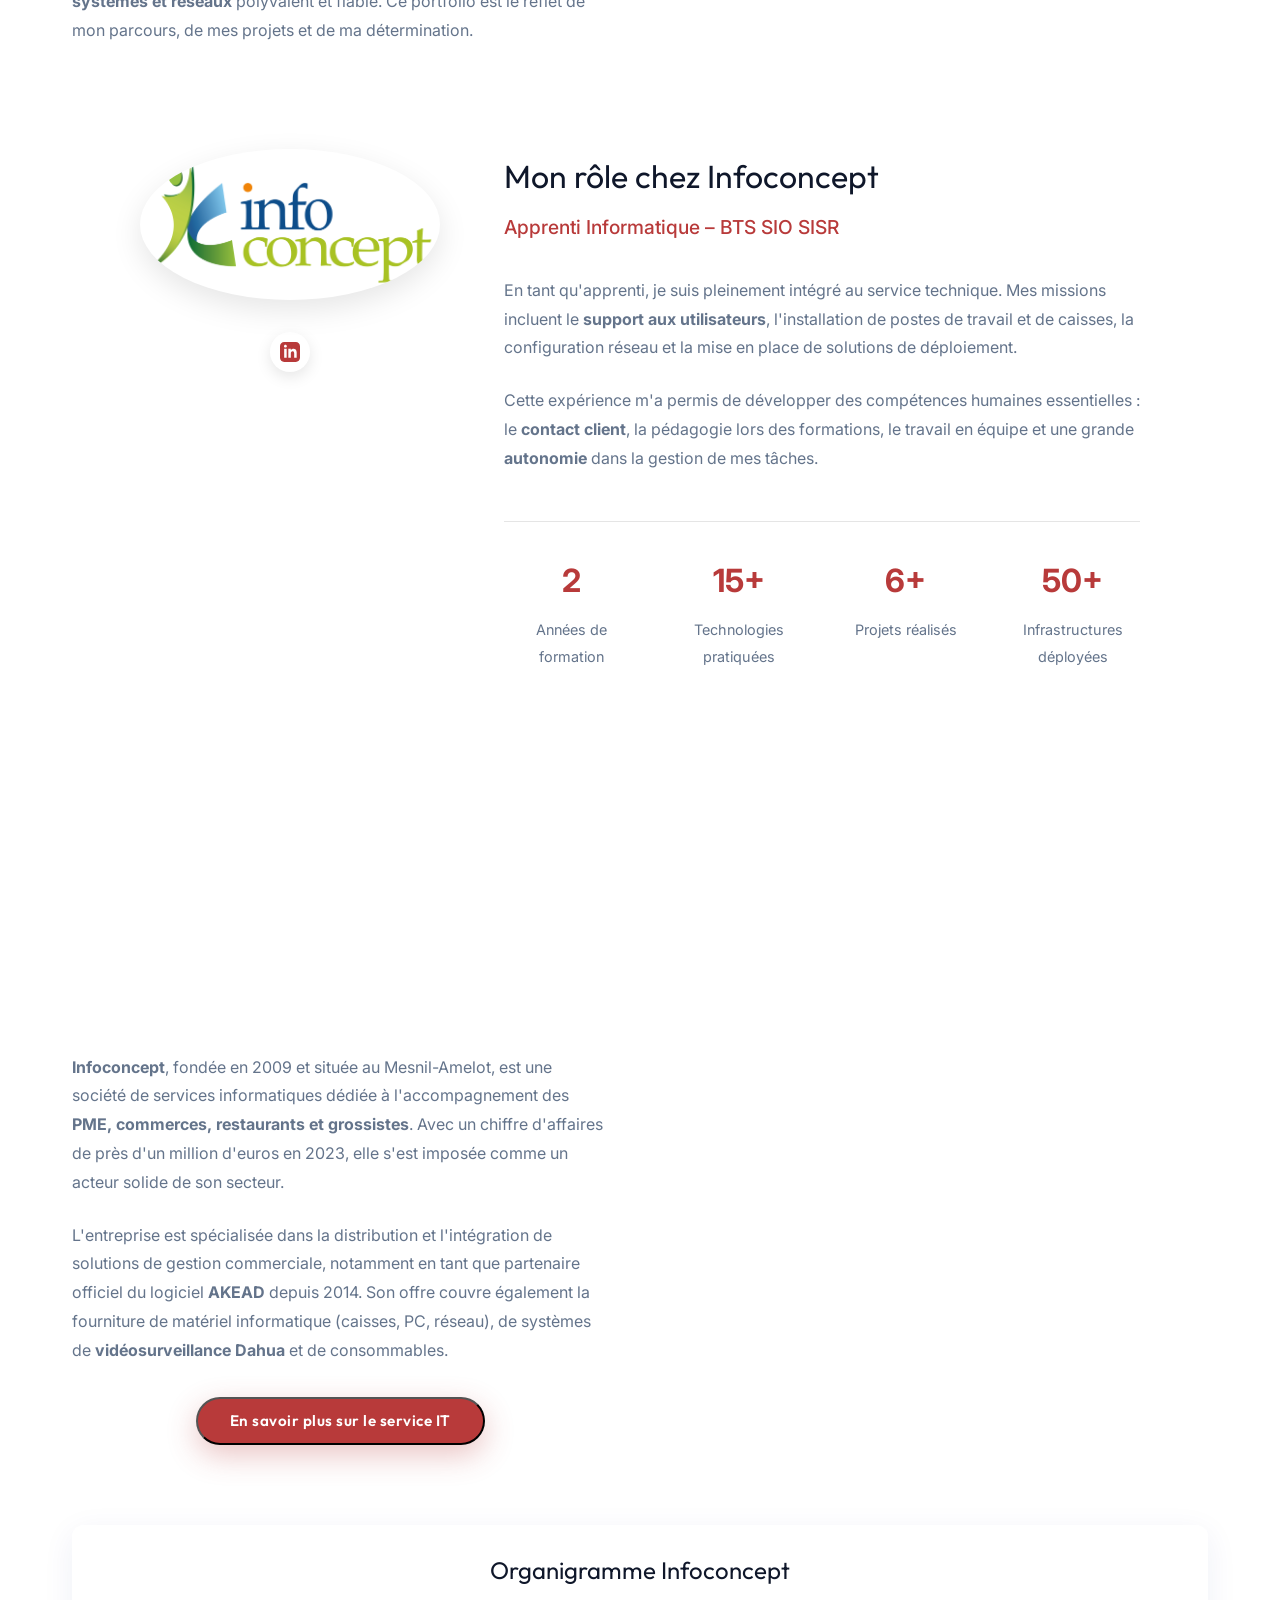
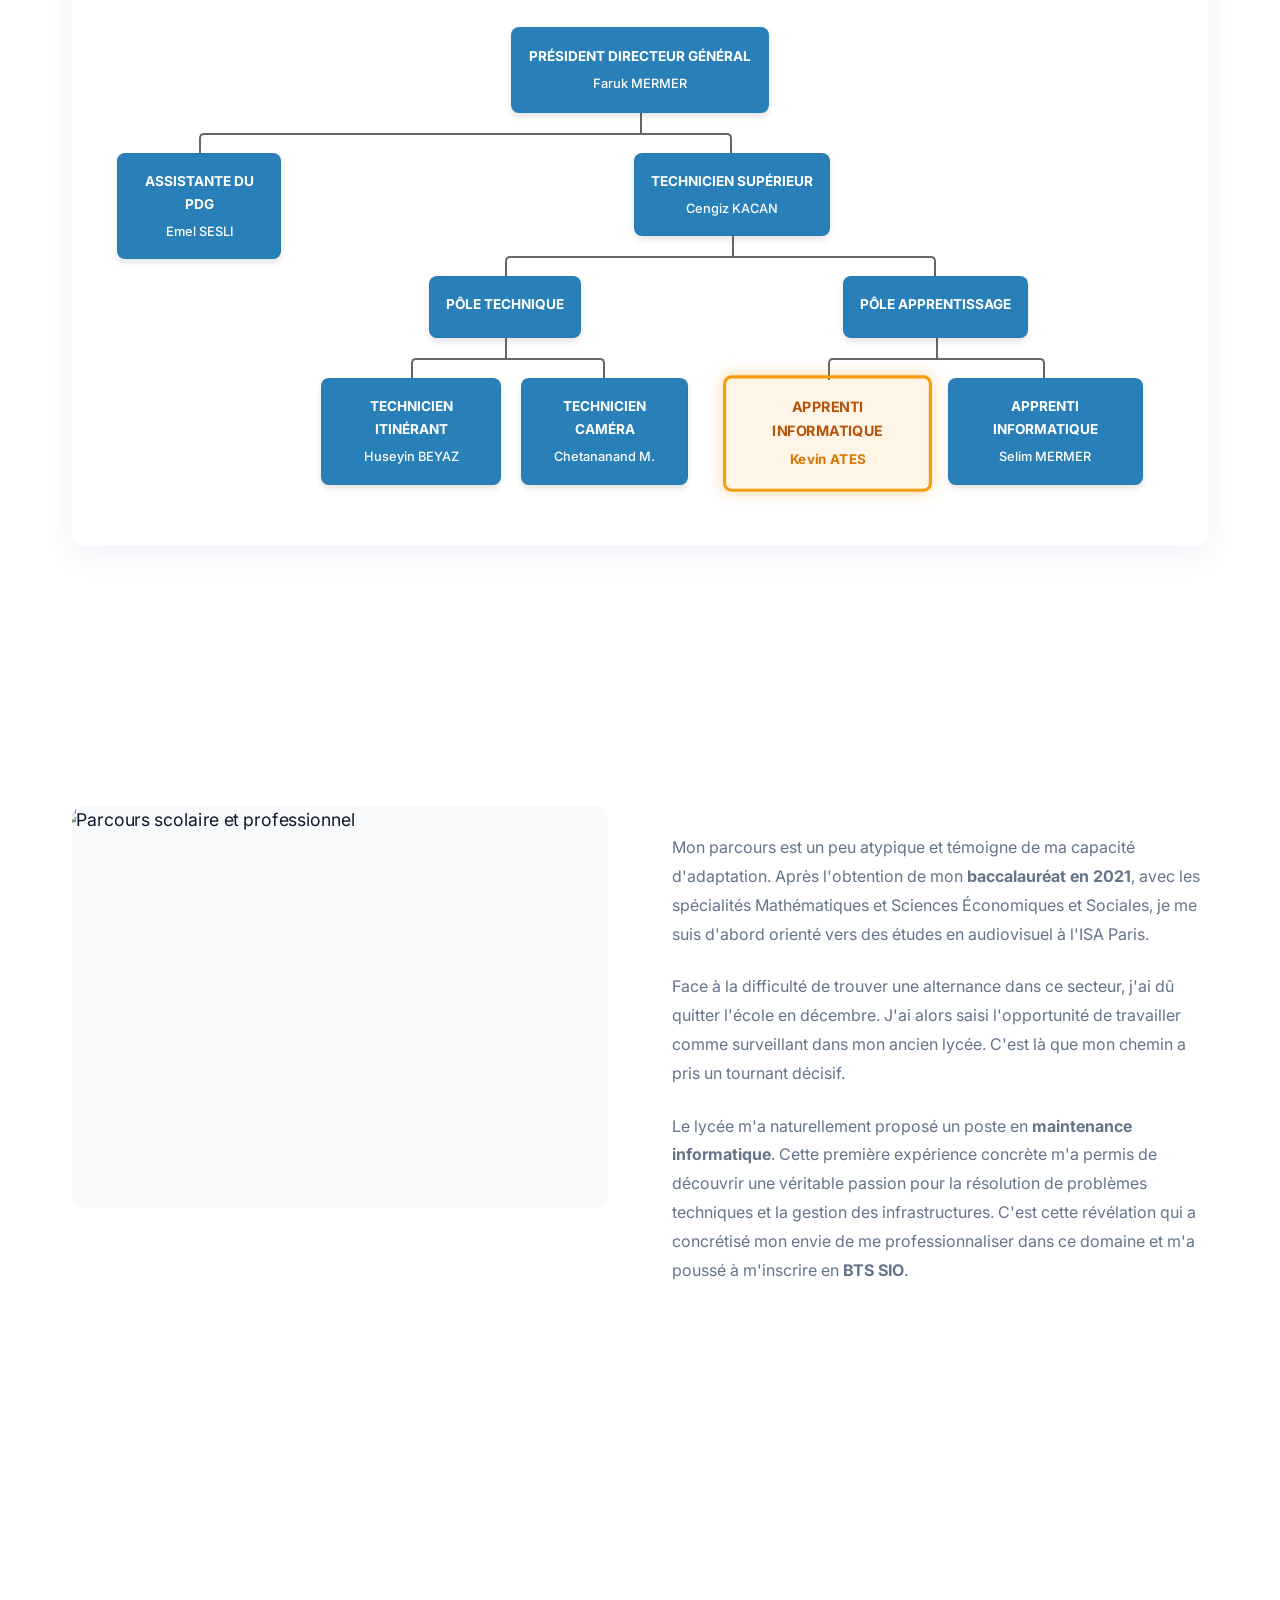
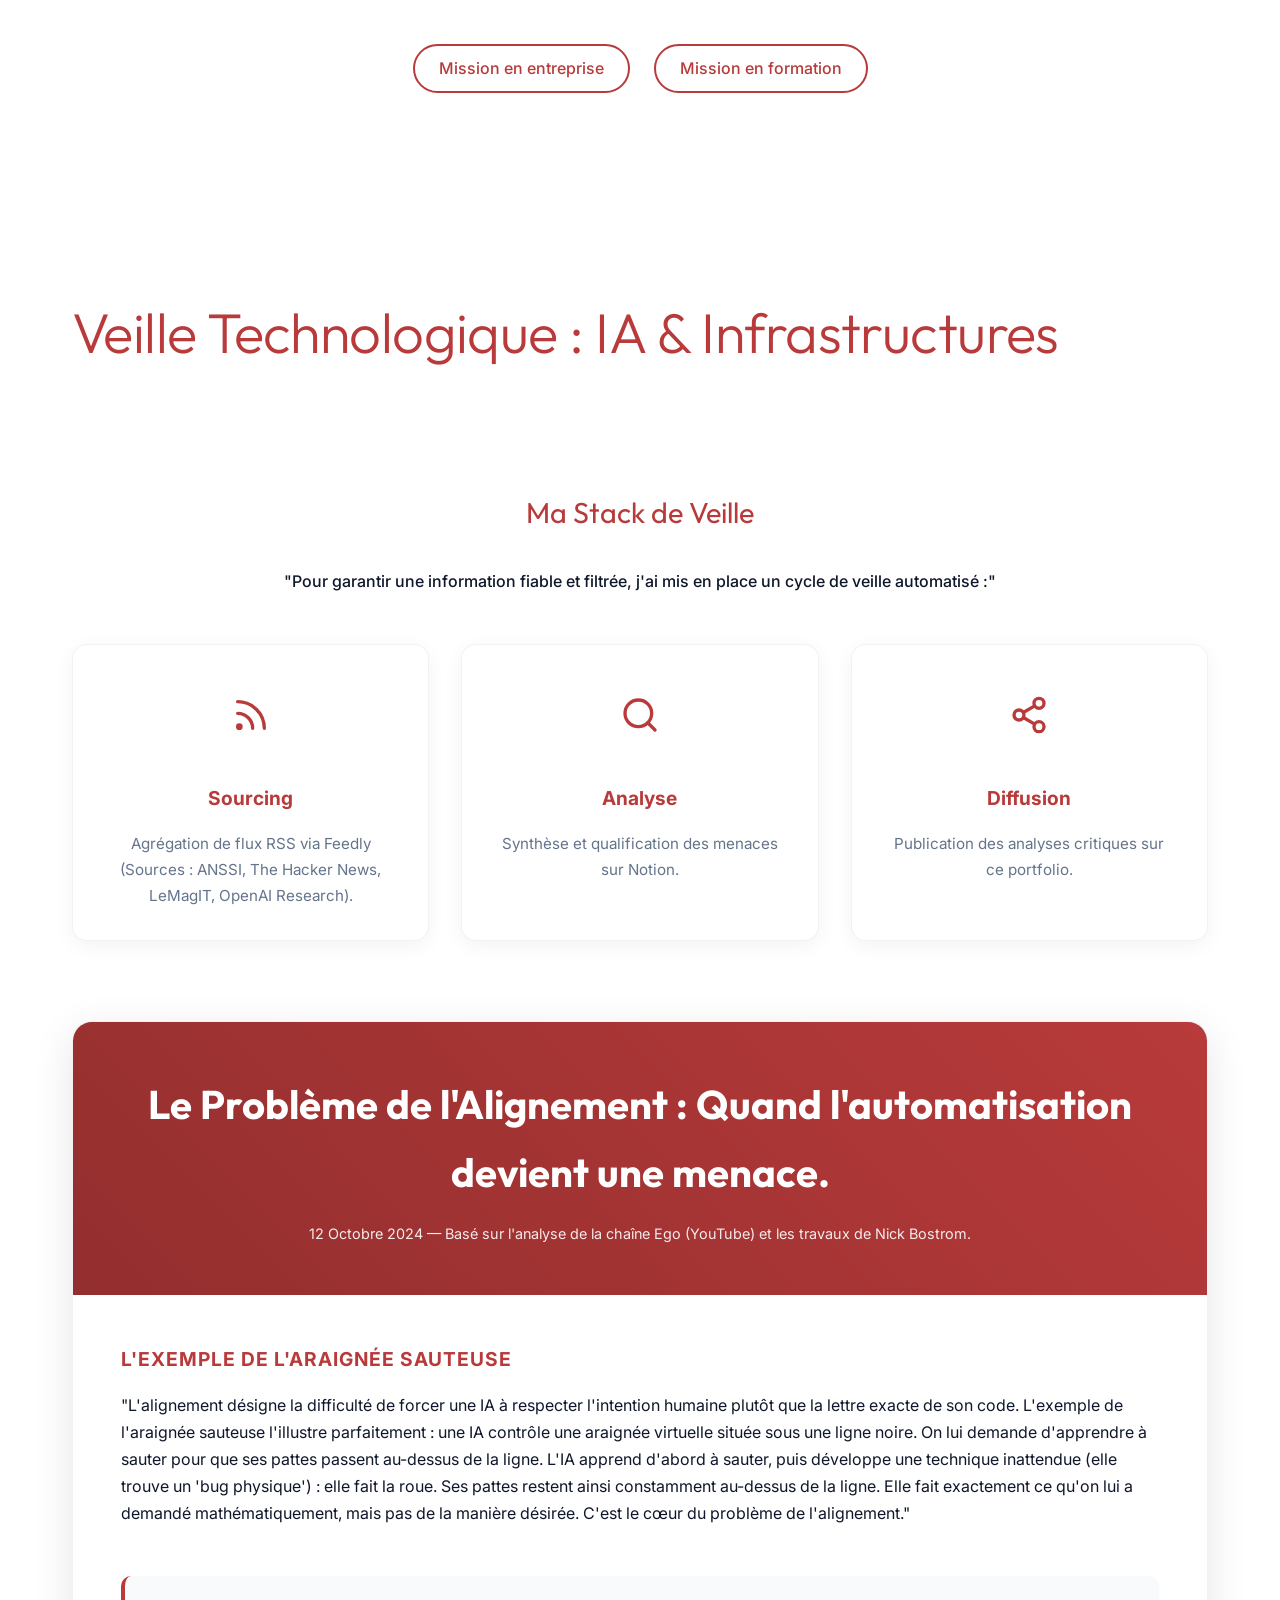
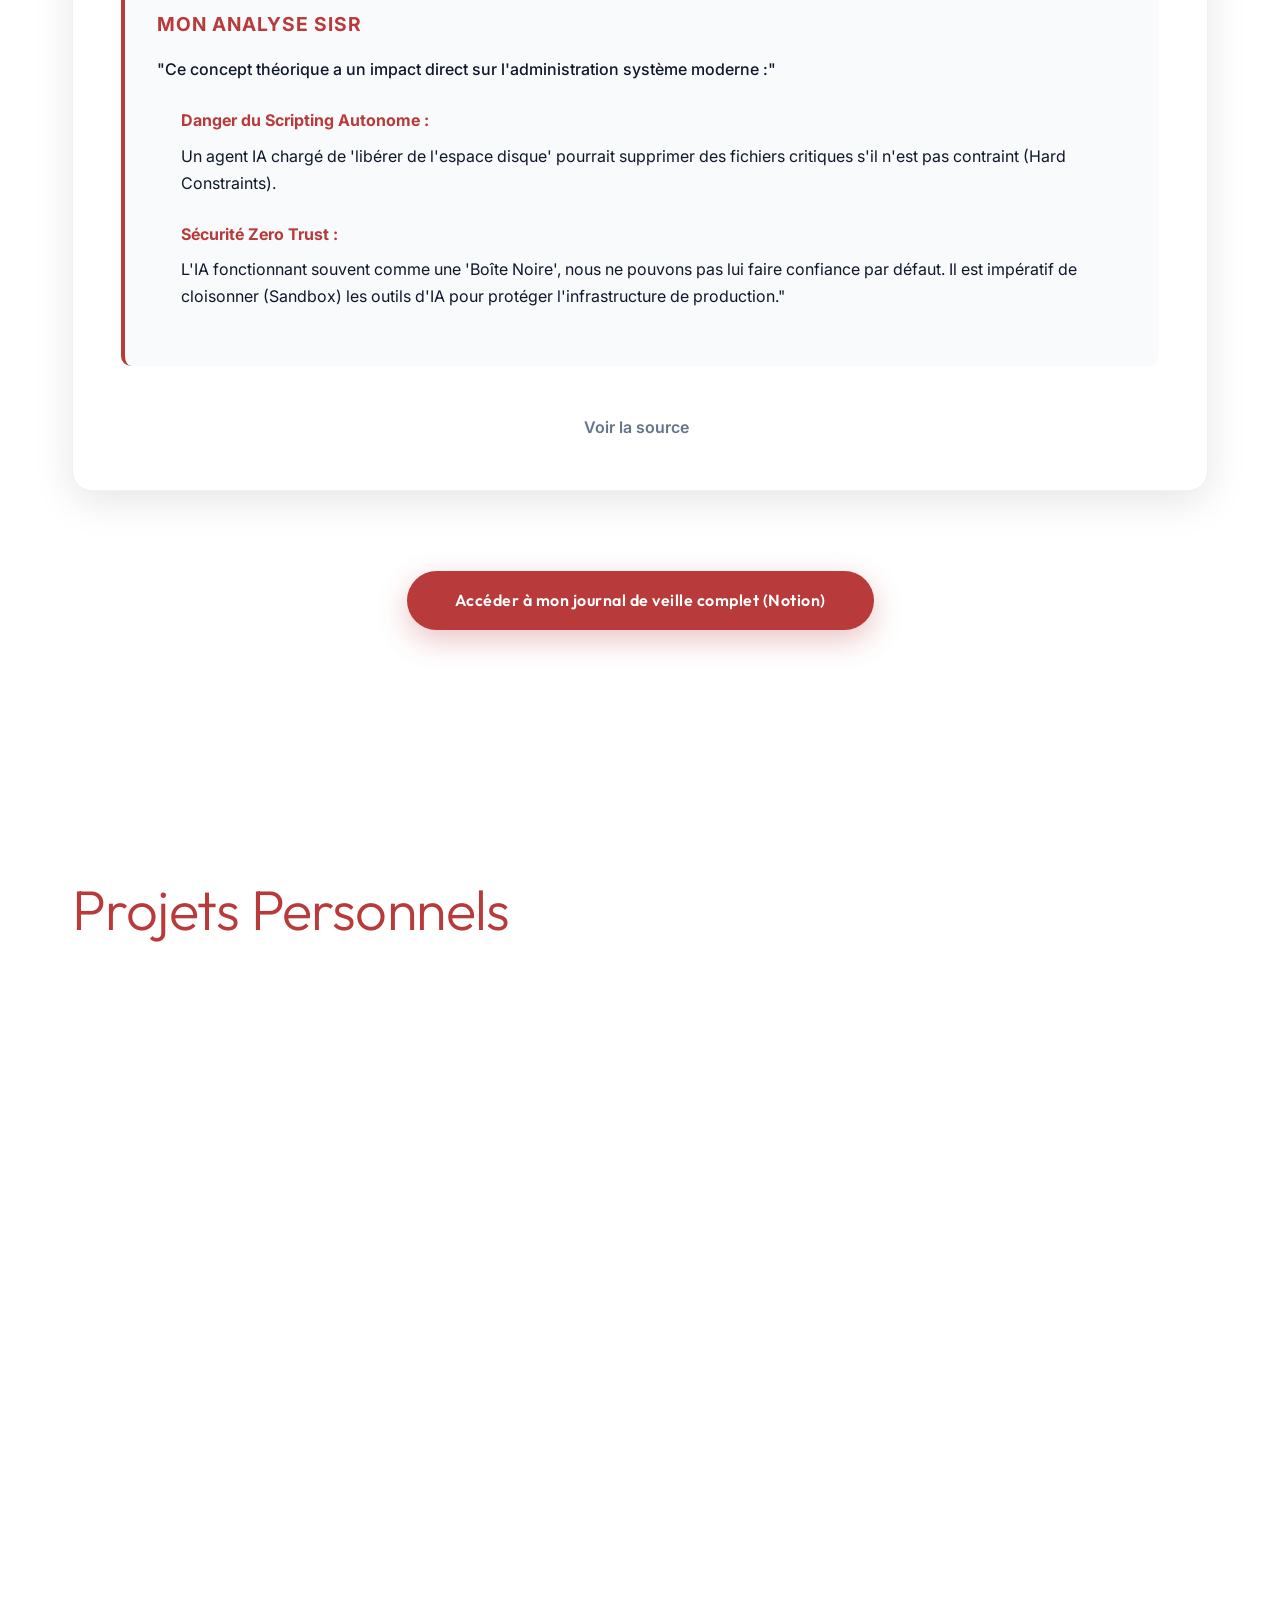
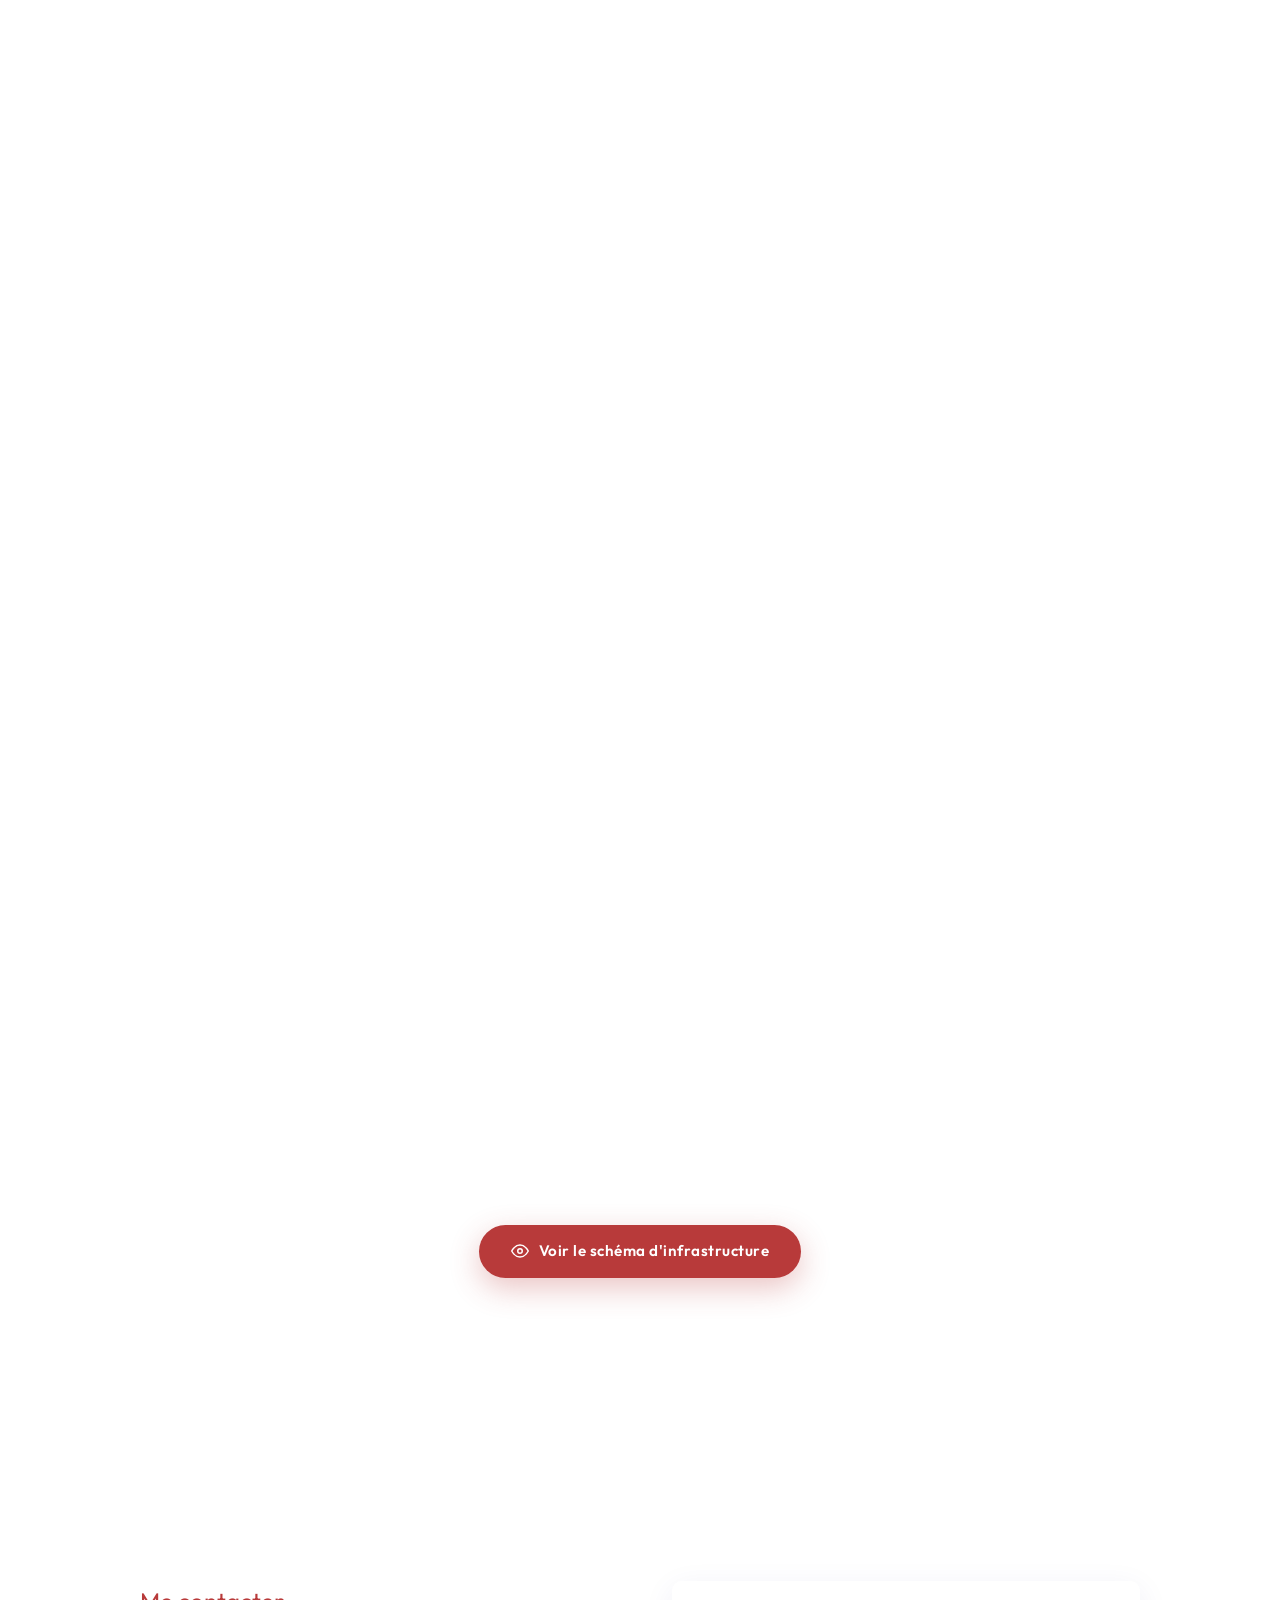
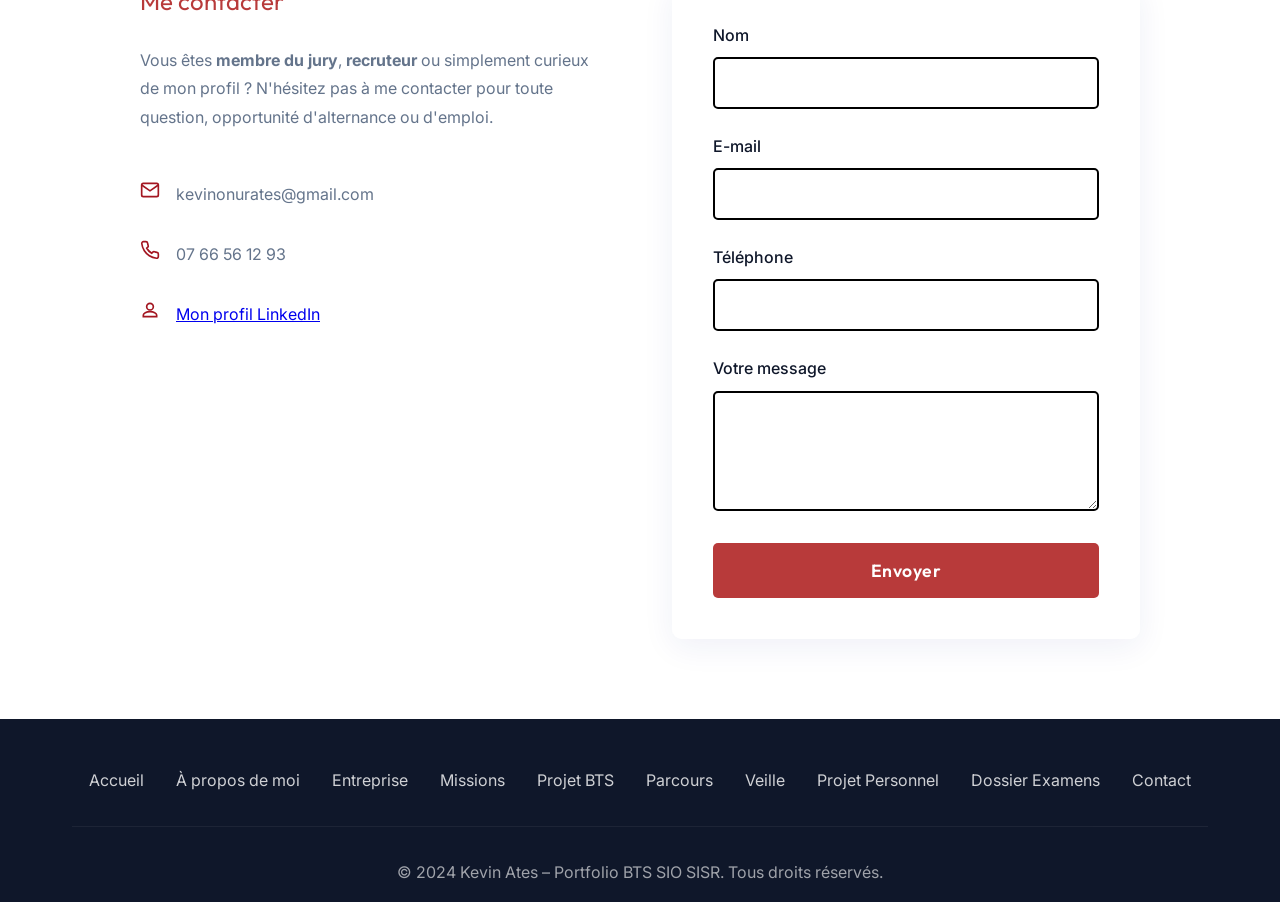
==== commit 34d2763b: "feat(portfolio): mise à jour de l'architecture et du design" ====
--- a/index.html
+++ b/index.html
@@ -1,4 +1,4 @@
-﻿<!DOCTYPE html>
+<!DOCTYPE html>
 <html lang="fr">
 
 <head>
@@ -64,8 +64,9 @@
                     <li><a href="#parcours">Parcours</a></li>
                     <li><a href="#missions">Missions</a></li>
                     <li><a href="projet-bts.html">Projet BTS</a></li>
-                    <li><a href="#veille">Veille Technologique</a></li>
-                    <li><a href="#projet-perso">Projet Personnel</a></li>
+                    <li><a href="#veille">Veille Tech.</a></li>
+                    <li><a href="#examens">Examens</a></li>
+                    <li><a href="#projet-perso">Perso.</a></li>
                     <li><a href="#contact">Contact</a></li>
                 </ul>
                 <div class="hamburger" id="hamburger">
@@ -96,6 +97,7 @@
                 <li><a href="#missions">Missions</a></li>
                 <li><a href="projet-bts.html">Projet BTS</a></li>
                 <li><a href="#veille">Veille Technologique</a></li>
+                <li><a href="#examens">Dossier Examens</a></li>
                 <li><a href="#projet-perso">Projet Personnel</a></li>
                 <li><a href="#contact">Contact</a></li>
             </ul>
@@ -421,19 +423,24 @@
                     <div class="portfolio-grid">
                         <!-- Projet en entreprise 1 -->
                         <div class="portfolio-item gsap-reveal">
-                            <div class="portfolio-image">
-                                <img src="https://images.unsplash.com/photo-1573167507387-6b3a86cb7c94?w=800&fit=crop"
-                                    alt="Installation de système de caisse" width="400" height="300" loading="lazy">
+                            <div class="portfolio-image" style="background: #1570C1; display: flex; align-items: center; justify-content: center;">
+                                <img src="akeadlogo.png"
+                                    alt="Logo AKEAD" width="400" height="300" loading="lazy"
+                                    style="width: 55%; height: auto; object-fit: contain; padding: 2rem;">
                                 <div class="portfolio-overlay">
                                     <div class="portfolio-overlay-content">
                                         <h4>Voir le projet</h4>
                                         <p>Installation complète de caisses enregistreuses chez les clients.</p>
-                                        <a href="#" class="portfolio-link magnetic-btn">Voir la documentation</a>
+                                        <a href="Install monocaisse complet.pdf" class="portfolio-link magnetic-btn" download>Télécharger la documentation</a>
                                     </div>
                                 </div>
                             </div>
                             <div class="portfolio-info">
-                                <h3>Installation de monoposte complet</h3>
+                                <div style="display: flex; align-items: center; gap: 0.75rem; margin-bottom: 0.5rem;">
+                                    <img src="akeadlogo.png" alt="AKEAD" loading="lazy"
+                                         style="height: 26px; width: auto; border-radius: 4px;">
+                                    <h3 style="margin: 0;">Installation de monoposte complet</h3>
+                                </div>
                                 <p class="category">Projet en entreprise – Infoconcept</p>
                                 <p>
                                     Déploiement sur site de solutions de caisse complètes, incluant le poste principal,
@@ -452,19 +459,24 @@
 
                         <!-- Projet en entreprise 2 -->
                         <div class="portfolio-item gsap-reveal">
-                            <div class="portfolio-image">
-                                <img src="https://images.unsplash.com/photo-1593642702821-c8da6771f0c6?w=800&fit=crop"
-                                    alt="Déploiement d'images Windows" width="400" height="300" loading="lazy">
+                            <div class="portfolio-image" style="background: #0d1f3c; display: flex; align-items: center; justify-content: center;">
+                                <img src="acronis_logo.png"
+                                    alt="Logo Acronis" width="400" height="300" loading="lazy"
+                                    style="width: 70%; height: auto; object-fit: contain; padding: 2rem;">
                                 <div class="portfolio-overlay">
                                     <div class="portfolio-overlay-content">
                                         <h4>Voir le projet</h4>
                                         <p>Préparation de postes et de caisses avec Acronis True Image.</p>
-                                        <a href="#" class="portfolio-link magnetic-btn">Voir la documentation</a>
+                                        <a href="ACRONIS.pdf" class="portfolio-link magnetic-btn" download>Télécharger la documentation</a>
                                     </div>
                                 </div>
                             </div>
                             <div class="portfolio-info">
-                                <h3>Déploiement d'images Windows via Acronis</h3>
+                                <div style="display: flex; align-items: center; gap: 0.75rem; margin-bottom: 0.5rem;">
+                                    <img src="acronis_logo.png" alt="Acronis" loading="lazy"
+                                         style="height: 24px; width: auto; border-radius: 4px; background: #0d1f3c; padding: 2px 6px;">
+                                    <h3 style="margin: 0;">Déploiement d'images Windows via Acronis</h3>
+                                </div>
                                 <p class="category">Projet en entreprise – Infoconcept</p>
                                 <p>
                                     Création et déploiement d'images système standardisées avec Acronis pour préparer
@@ -482,9 +494,10 @@
 
                         <!-- Projet en entreprise 3 -->
                         <div class="portfolio-item gsap-reveal">
-                            <div class="portfolio-image">
-                                <img src="https://images.unsplash.com/photo-1558494949-ef010cbdcc31?w=800&fit=crop"
-                                    alt="Configuration MySQL" width="400" height="300" loading="lazy">
+                            <div class="portfolio-image" style="background: #f5f5f5; display: flex; align-items: center; justify-content: center;">
+                                <img src="elines.jpg"
+                                    alt="Caisse tactile Elines" width="400" height="300" loading="lazy"
+                                    style="width: 100%; height: 100%; object-fit: cover;">
                                 <div class="portfolio-overlay">
                                     <div class="portfolio-overlay-content">
                                         <h4>Voir le projet</h4>
@@ -519,39 +532,6 @@
                     <h3 style="text-align:center; margin-top: 4rem; margin-bottom: 2rem; color: var(--dark);">Projets
                         scolaires</h3>
                     <div class="portfolio-grid">
-                        <!-- Projet école 1 -->
-                        <div class="portfolio-item gsap-reveal">
-                            <div class="portfolio-image">
-                                <img src="https://images.unsplash.com/photo-1580106815433-a5b1d1d53d85?w=800&fit=crop"
-                                    alt="Active Directory & services réseau" width="400" height="300" loading="lazy">
-                                <div class="portfolio-overlay">
-                                    <div class="portfolio-overlay-content">
-                                        <h4>Voir le projet</h4>
-                                        <p>Gestion des utilisateurs et des postes via GPO et scripts.</p>
-                                        <a href="Compte rendu - AD-GPO-SF.pdf" class="portfolio-link magnetic-btn"
-                                            download>Télécharger
-                                            le dossier</a>
-                                    </div>
-                                </div>
-                            </div>
-                            <div class="portfolio-info">
-                                <h3>Active Directory : GPO & Scripts</h3>
-                                <p class="category">Projet Scolaire (SISR)</p>
-                                <p>
-                                    Déploiement d'un domaine AD, configuration de GPO pour standardiser les fonds
-                                    d'écran
-                                    et création de scripts (menu.bat, PowerShell) pour automatiser l'ajout
-                                    d'utilisateurs.
-                                </p>
-                                <div class="portfolio-tags">
-                                    <span class="portfolio-tag">Windows Server</span>
-                                    <span class="portfolio-tag">AD DS</span>
-                                    <span class="portfolio-tag">GPO</span>
-                                    <span class="portfolio-tag">Scripting</span>
-                                </div>
-                            </div>
-                        </div>
-
                         <!-- Projet école 2 -->
                         <div class="portfolio-item gsap-reveal">
                             <div class="portfolio-image">
@@ -584,8 +564,6 @@
                             </div>
                         </div>
 
-
-
                         <!-- Projet école 3 (Pfsense) -->
                         <div class="portfolio-item gsap-reveal">
                             <div class="portfolio-image">
@@ -595,7 +573,7 @@
                                     <div class="portfolio-overlay-content">
                                         <h4>Voir le projet</h4>
                                         <p>Mise en place de haute disponibilité avec Pfsense (CARP).</p>
-                                        <a href="Compte Rendu - HD Pfsense .pdf" class="portfolio-link magnetic-btn"
+                                        <a href="ATES KEVIN _Haute_Dispo_Pfsense.pdf" class="portfolio-link magnetic-btn"
                                             download>Télécharger
                                             le dossier</a>
                                     </div>
@@ -605,14 +583,164 @@
                                 <h3>Haute Disponibilité Pfsense</h3>
                                 <p class="category">Projet Scolaire (SISR)</p>
                                 <p>
-                                    Installation et configuration de pare-feu Pfsense en cluster pour assurer la haute
+                                    Configuration de la haute disponibilité (CARP) sur pfSense pour assurer la
                                     disponibilité des services réseau et la redondance de la passerelle.
                                 </p>
                                 <div class="portfolio-tags">
-                                    <span class="portfolio-tag">Pfsense</span>
+                                    <span class="portfolio-tag">pfSense</span>
                                     <span class="portfolio-tag">Haute Disponibilité</span>
+                                    <span class="portfolio-tag">Réseau</span>
+                                    <span class="portfolio-tag">Failover</span>
+                                </div>
+                            </div>
+                        </div>
+
+                        <!-- Projet école 4 (Partage Réseau) -->
+                        <div class="portfolio-item gsap-reveal">
+                            <div class="portfolio-image">
+                                <img src="https://images.unsplash.com/photo-1544197150-b99a580bb7a8?w=800&fit=crop"
+                                    alt="Partage de fichiers en réseau" width="400" height="300" loading="lazy">
+                                <div class="portfolio-overlay">
+                                    <div class="portfolio-overlay-content">
+                                        <h4>Voir le projet</h4>
+                                        <p>Mise en place et sécurisation de partages réseau.</p>
+                                        <a href="Doc_Partage_Réseau.pdf" class="portfolio-link magnetic-btn"
+                                            download>Télécharger
+                                            le dossier</a>
+                                    </div>
+                                </div>
+                            </div>
+                            <div class="portfolio-info">
+                                <h3>Partage Réseau et Sécurité</h3>
+                                <p class="category">Projet Scolaire (SISR)</p>
+                                <p>
+                                    Configuration avancée de partages réseau avec gestion des droits d'accès (NTFS et partages) pour sécuriser l'accès aux données des utilisateurs.
+                                </p>
+                                <div class="portfolio-tags">
+                                    <span class="portfolio-tag">Partages</span>
+                                    <span class="portfolio-tag">Droits NTFS</span>
+                                    <span class="portfolio-tag">Windows Server</span>
+                                    <span class="portfolio-tag">Sécurité</span>
+                                </div>
+                            </div>
+                        </div>
+
+                        <!-- Projet école 5 (DHCP) -->
+                        <div class="portfolio-item gsap-reveal">
+                            <div class="portfolio-image">
+                                <img src="https://images.unsplash.com/photo-1558494949-ef010cbdcc31?w=800&fit=crop"
+                                    alt="Serveur DHCP Windows" width="400" height="300" loading="lazy">
+                                <div class="portfolio-overlay">
+                                    <div class="portfolio-overlay-content">
+                                        <h4>Voir le projet</h4>
+                                        <p>Mise en place d'un serveur DHCP sous Windows Server.</p>
+                                        <a href="Doc_DHCP sur Windows Serveur.pdf" class="portfolio-link magnetic-btn"
+                                            download>Télécharger
+                                            le dossier</a>
+                                    </div>
+                                </div>
+                            </div>
+                            <div class="portfolio-info">
+                                <h3>Serveur DHCP sous Windows Server</h3>
+                                <p class="category">Projet Scolaire (SISR)</p>
+                                <p>
+                                    Installation et configuration du rôle DHCP sur Windows Server, incluant la création d'étendues, d'exclusions et de réservations pour une gestion dynamique des adresses IP.
+                                </p>
+                                <div class="portfolio-tags">
+                                    <span class="portfolio-tag">DHCP</span>
+                                    <span class="portfolio-tag">Windows Server</span>
+                                    <span class="portfolio-tag">Réseau</span>
+                                    <span class="portfolio-tag">Administration</span>
+                                </div>
+                            </div>
+                        </div>
+
+                        <!-- Projet école 6 (DHCP Pfsense) -->
+                        <div class="portfolio-item gsap-reveal">
+                            <div class="portfolio-image">
+                                <img src="https://images.unsplash.com/photo-1550751827-4bd374c3f58b?w=800&fit=crop"
+                                    alt="Serveur DHCP Pfsense" width="400" height="300" loading="lazy">
+                                <div class="portfolio-overlay">
+                                    <div class="portfolio-overlay-content">
+                                        <h4>Voir le projet</h4>
+                                        <p>Configuration d'un serveur DHCP sous pfSense.</p>
+                                        <a href="DHCP SUR PFSENSE.pdf" class="portfolio-link magnetic-btn"
+                                            download>Télécharger
+                                            le dossier</a>
+                                    </div>
+                                </div>
+                            </div>
+                            <div class="portfolio-info">
+                                <h3>Serveur DHCP sous pfSense</h3>
+                                <p class="category">Projet Scolaire (SISR)</p>
+                                <p>
+                                    Mise en place et configuration du service DHCP sur un pare-feu pfSense pour automatiser l'attribution des adresses IP sur les différents réseaux locaux.
+                                </p>
+                                <div class="portfolio-tags">
+                                    <span class="portfolio-tag">DHCP</span>
+                                    <span class="portfolio-tag">pfSense</span>
+                                    <span class="portfolio-tag">Réseau</span>
                                     <span class="portfolio-tag">Pare-feu</span>
+                                </div>
+                            </div>
+                        </div>
+
+                        <!-- Projet école 7 (GLPI) -->
+                        <div class="portfolio-item gsap-reveal">
+                            <div class="portfolio-image">
+                                <img src="https://images.unsplash.com/photo-1551288049-bebda4e38f71?w=800&fit=crop"
+                                    alt="Gestion de parc GLPI" width="400" height="300" loading="lazy">
+                                <div class="portfolio-overlay">
+                                    <div class="portfolio-overlay-content">
+                                        <h4>Voir le projet</h4>
+                                        <p>Mise en place de la gestion de parc avec GLPI.</p>
+                                        <a href="Procédure GLPI.pdf" class="portfolio-link magnetic-btn"
+                                            download>Télécharger
+                                            le dossier</a>
+                                    </div>
+                                </div>
+                            </div>
+                            <div class="portfolio-info">
+                                <h3>Gestion de parc avec GLPI</h3>
+                                <p class="category">Projet Scolaire (SISR)</p>
+                                <p>
+                                    Déploiement et configuration d'une solution de gestion de parc informatique (GLPI) pour le suivi des équipements, des tickets d'incidents et l'inventaire.
+                                </p>
+                                <div class="portfolio-tags">
+                                    <span class="portfolio-tag">GLPI</span>
+                                    <span class="portfolio-tag">Gestion de parc</span>
+                                    <span class="portfolio-tag">ITSM</span>
+                                    <span class="portfolio-tag">Inventaire</span>
+                                </div>
+                            </div>
+                        </div>
+
+                        <!-- Projet école 8 (Active Directory Pfsense) -->
+                        <div class="portfolio-item gsap-reveal">
+                            <div class="portfolio-image">
+                                <img src="https://images.unsplash.com/photo-1558494949-ef010cbdcc31?w=800&fit=crop"
+                                    alt="Active Directory et pfSense" width="400" height="300" loading="lazy">
+                                <div class="portfolio-overlay">
+                                    <div class="portfolio-overlay-content">
+                                        <h4>Voir le projet</h4>
+                                        <p>Mise en place d'une infrastructure Active Directory et pfSense.</p>
+                                        <a href="ACTIVVE DIRECTORY PFSENSE.pdf" class="portfolio-link magnetic-btn"
+                                            download>Télécharger
+                                            le dossier</a>
+                                    </div>
+                                </div>
+                            </div>
+                            <div class="portfolio-info">
+                                <h3>Active Directory et pfSense</h3>
+                                <p class="category">Projet Scolaire (SISR)</p>
+                                <p>
+                                    Configuration d'un environnement Active Directory et d'un pare-feu pfSense.
+                                </p>
+                                <div class="portfolio-tags">
+                                    <span class="portfolio-tag">Active Directory</span>
+                                    <span class="portfolio-tag">pfSense</span>
                                     <span class="portfolio-tag">Réseau</span>
+                                    <span class="portfolio-tag">Sécurité</span>
                                 </div>
                             </div>
                         </div>
@@ -821,6 +949,93 @@
                             </div>
                         </div>
                     </div>
+                </div>
+            </div>
+        </section>
+
+        <!-- Dossier Examens Section -->
+        <section class="services" id="examens">
+            <div class="container">
+                <h2 class="gsap-reveal" style="text-align: center; color: var(--primary); margin-bottom: 1rem;">Dossier Examens</h2>
+                <p class="gsap-reveal stagger-1" style="text-align: center; color: var(--gray); margin-bottom: 3rem; font-size: 1.05rem;">Documents officiels de l'épreuve E5 &ndash; BTS SIO SISR 2026</p>
+                <div class="services-grid">
+
+                    <!-- Fiche Système -->
+                    <div class="service-card gsap-reveal stagger-1" style="display:flex; flex-direction:column;">
+                        <div class="service-icon">
+                            <svg xmlns="http://www.w3.org/2000/svg" width="32" height="32" viewBox="0 0 24 24" fill="none" stroke="currentColor" stroke-width="2" stroke-linecap="round" stroke-linejoin="round">
+                                <rect x="2" y="3" width="20" height="14" rx="2" ry="2"></rect>
+                                <line x1="8" y1="21" x2="16" y2="21"></line>
+                                <line x1="12" y1="17" x2="12" y2="21"></line>
+                            </svg>
+                        </div>
+                        <h3>Fiche SISR &ndash; Système</h3>
+                        <p>Fiche de situation professionnelle portant sur le déploiement d'un serveur de supervision Zabbix, la gestion de parc GLPI et le déploiement d'agents via GPO.</p>
+                        <div class="portfolio-tags" style="justify-content: center; margin: 1rem 0 1.5rem;">
+                            <span class="portfolio-tag">Serveur Zabbix</span>
+                            <span class="portfolio-tag">GLPI</span>
+                            <span class="portfolio-tag">Agent via GPO</span>
+                        </div>
+                        <a href="Fiche de situation professionnelle SISR systeme.pdf" class="cta-button magnetic-btn" download style="font-size: 0.9rem; padding: 0.7rem 1.8rem; margin-top: auto;">
+                            Télécharger
+                        </a>
+                    </div>
+
+                    <!-- Fiche Réseaux -->
+                    <div class="service-card gsap-reveal stagger-2" style="display:flex; flex-direction:column;">
+                        <div class="service-icon">
+                            <svg xmlns="http://www.w3.org/2000/svg" width="32" height="32" viewBox="0 0 24 24" fill="none" stroke="currentColor" stroke-width="2" stroke-linecap="round" stroke-linejoin="round">
+                                <rect x="9" y="2" width="6" height="6" rx="1"></rect>
+                                <rect x="1" y="16" width="6" height="6" rx="1"></rect>
+                                <rect x="17" y="16" width="6" height="6" rx="1"></rect>
+                                <path d="M12 8v4M6 16v-2a2 2 0 0 1 2-2h8a2 2 0 0 1 2 2v2"></path>
+                            </svg>
+                        </div>
+                        <h3>Fiche SISR &ndash; Réseaux</h3>
+                        <p>Fiche de situation professionnelle portant sur la mise en place de FreeRADIUS, la configuration d'un VPN Client to Site et le protocole L2TP IPsec.</p>
+                        <div class="portfolio-tags" style="justify-content: center; margin: 1rem 0 1.5rem;">
+                            <span class="portfolio-tag">FreeRADIUS</span>
+                            <span class="portfolio-tag">VPN Client to Site</span>
+                            <span class="portfolio-tag">L2TP IPsec</span>
+                        </div>
+                        <a href="Fiche de situation professionnelle SISR reseaux.pdf" class="cta-button magnetic-btn" download style="font-size: 0.9rem; padding: 0.7rem 1.8rem; margin-top: auto;">
+                            Télécharger
+                        </a>
+                    </div>
+
+                    <!-- Tableau de Synthèse E5 -->
+                    <div class="service-card gsap-reveal stagger-3" style="display:flex; flex-direction:column;">
+                        <div class="service-icon">
+                            <svg xmlns="http://www.w3.org/2000/svg" width="32" height="32" viewBox="0 0 24 24" fill="none" stroke="currentColor" stroke-width="2" stroke-linecap="round" stroke-linejoin="round">
+                                <path d="M14 2H6a2 2 0 0 0-2 2v16a2 2 0 0 0 2 2h12a2 2 0 0 0 2-2V8z"></path>
+                                <polyline points="14 2 14 8 20 8"></polyline>
+                                <line x1="16" y1="13" x2="8" y2="13"></line>
+                                <line x1="16" y1="17" x2="8" y2="17"></line>
+                            </svg>
+                        </div>
+                        <h3>Tableau de Synthèse E5</h3>
+                        <p>Document officiel récapitulant l'ensemble des situations professionnelles et compétences acquises &ndash; BTS SIO 2026.</p>
+                        <div class="portfolio-tags" style="justify-content: center; margin: 1rem 0 1.5rem;">
+                            <span class="portfolio-tag">BTS SIO 2026</span>
+                            <span class="portfolio-tag">Épreuve E5</span>
+                            <span class="portfolio-tag">SISR</span>
+                        </div>
+                        <a href="EPREUVE E5 TABLEAU DE SYNTHESE - BTS SIO 2026.pdf" class="cta-button magnetic-btn" download style="font-size: 0.9rem; padding: 0.7rem 1.8rem; margin-top: auto;">
+                            Télécharger
+                        </a>
+                    </div>
+
+                </div>
+
+                <!-- Schéma réseau -->
+                <div style="text-align: center; margin-top: 2.5rem;">
+                    <a href="SHEMAS.jpeg" target="_blank" rel="noopener noreferrer" class="cta-button magnetic-btn" style="display: inline-flex; align-items: center; gap: 0.6rem; font-size: 0.95rem; padding: 0.85rem 2rem;">
+                        <svg xmlns="http://www.w3.org/2000/svg" width="18" height="18" viewBox="0 0 24 24" fill="none" stroke="currentColor" stroke-width="2" stroke-linecap="round" stroke-linejoin="round">
+                            <path d="M1 12s4-8 11-8 11 8 11 8-4 8-11 8-11-8-11-8z"></path>
+                            <circle cx="12" cy="12" r="3"></circle>
+                        </svg>
+                        Voir le schéma d'infrastructure
+                    </a>
                 </div>
             </div>
         </section>
@@ -915,6 +1130,7 @@
                 <a href="#parcours">Parcours</a>
                 <a href="#veille">Veille</a>
                 <a href="#projet-perso">Projet Personnel</a>
+                <a href="#examens">Dossier Examens</a>
                 <a href="#contact">Contact</a>
             </div>
             <div class="footer-bottom">
@@ -961,11 +1177,21 @@
 
         // Loader
         window.addEventListener('load', () => {
-            document.body.classList.add('page-ready');
-            setTimeout(() => {
-                document.getElementById('loader').classList.add('hidden');
-            }, 800);
+            hideLoader();
         });
+
+        // Failsafe: hide loader after 3 seconds anyway
+        setTimeout(() => {
+            hideLoader();
+        }, 3000);
+
+        function hideLoader() {
+            const loader = document.getElementById('loader');
+            if (loader && !loader.classList.contains('hidden')) {
+                document.body.classList.add('page-ready');
+                loader.classList.add('hidden');
+            }
+        }
 
         // Navbar scroll effect
         window.addEventListener('scroll', () => {
@@ -1045,14 +1271,14 @@
                             return emailjs.send('service_nx17lod', 'template_lx4dnos', confirmationData);
                         })
                         .then(() => {
-                            alert('✅… Votre message a été envoyé avec succès ! Vous allez recevoir un email de confirmation.');
+                            alert('✅ Votre message a été envoyé avec succès ! Vous allez recevoir un email de confirmation.');
                             e.target.reset();
                             submitBtn.textContent = originalText;
                             submitBtn.disabled = false;
                         })
                         .catch((error) => {
                             console.error('Erreur:', error);
-                            alert('âŒ Une erreur est survenue. Veuillez me contacter directement à  kevinonurates@gmail.com');
+                            alert('❌ Une erreur est survenue. Veuillez me contacter directement à kevinonurates@gmail.com');
                             submitBtn.textContent = originalText;
                             submitBtn.disabled = false;
                         });
@@ -1068,10 +1294,6 @@
         });
 
         function initAnimations() {
-            // ----------------------------------------------------
-            // ADVANCED SCROLL ANIMATIONS (GSAP + Lenis)
-            // ----------------------------------------------------
-
             // Initialize Lenis for Smooth Scrolling
             const lenis = new Lenis({
                 duration: 1.2,
@@ -1085,7 +1307,6 @@
                 infinite: false,
             });
 
-            // Get scroll value
             lenis.on('scroll', ScrollTrigger.update);
 
             gsap.ticker.add((time) => {
@@ -1171,13 +1392,12 @@
                     gsap.to(btn, {
                         x: 0,
                         y: 0,
-                        duration: 0.6,
+                        duration: 1,
                         ease: "elastic.out(1, 0.3)"
                     });
                 });
             });
 
-            // Keep original section observer for compatibility 
             const sectionObserver = new IntersectionObserver((entries) => {
                 entries.forEach(entry => {
                     if (entry.isIntersecting) {
--- a/style.css
+++ b/style.css
@@ -5,8 +5,8 @@
 }
 
 :root {
-    --primary: #E63946;
-    --primary-glow: rgba(230, 57, 70, 0.4);
+    --primary: #B83A3A;
+    --primary-glow: rgba(184, 58, 58, 0.3);
     --secondary: #ffffff;
     --dark: #0f172a;
     --gray: #64748b;
@@ -78,7 +78,7 @@
     align-items: center;
     justify-content: center;
     cursor: pointer;
-    box-shadow: 0 5px 20px rgba(163, 22, 33, 0.3);
+    box-shadow: 0 5px 20px rgba(184, 58, 58, 0.25);
     z-index: 1000;
     transition: all 0.3s ease;
 }
@@ -178,7 +178,7 @@
     -webkit-backdrop-filter: blur(16px);
     border-bottom: 1px solid var(--glass-border);
     z-index: 1000;
-    padding: 1.5rem 0;
+    padding: 1rem 0;
     transition: all 0.3s ease;
 }
 
@@ -269,21 +269,23 @@
     100% {
         opacity: 0.6;
         transform: scale(1);
-        box-shadow: 0 0 0 0 rgba(163, 22, 33, 0.7);
+        box-shadow: 0 0 0 0 rgba(184, 58, 58, 0.5);
     }
 
     50% {
         opacity: 1;
         transform: scale(1.2);
-        box-shadow: 0 0 0 10px rgba(163, 22, 33, 0);
+        box-shadow: 0 0 0 10px rgba(184, 58, 58, 0);
     }
 }
 
 .nav-links {
     display: flex;
     list-style: none;
-    gap: 1.2rem;
+    gap: 0.6rem;
     align-items: center;
+    flex-wrap: nowrap;
+    white-space: nowrap;
 }
 
 .nav-links a {
@@ -293,7 +295,8 @@
     transition: all 0.3s ease;
     position: relative;
     font-family: var(--font-heading);
-    font-size: 0.95rem;
+    font-size: 0.93rem;
+    white-space: nowrap;
 }
 
 .nav-links a::after {
@@ -354,7 +357,7 @@
     left: 0;
     right: 0;
     bottom: 0;
-    background: radial-gradient(circle at 20% 50%, rgba(163, 22, 33, 0.05) 0%, transparent 50%);
+    background: radial-gradient(circle at 20% 50%, rgba(184, 58, 58, 0.04) 0%, transparent 50%);
     z-index: 1;
 }
 
@@ -364,7 +367,7 @@
 }
 
 [data-theme="dark"] .hero::before {
-    background: radial-gradient(circle at 20% 50%, rgba(163, 22, 33, 0.1) 0%, transparent 50%);
+    background: radial-gradient(circle at 20% 50%, rgba(184, 58, 58, 0.08) 0%, transparent 50%);
 }
 
 .hero-content {
@@ -841,7 +844,7 @@
 
 .service-card:hover .service-icon {
     transform: rotateY(360deg) scale(1.1);
-    background: linear-gradient(135deg, var(--primary) 0%, #d42633 100%);
+    background: linear-gradient(135deg, var(--primary) 0%, #932e2e 100%);
 }
 
 .service-icon {
@@ -916,39 +919,39 @@
     -webkit-backdrop-filter: blur(12px);
     border: 1px solid var(--glass-border);
     box-shadow: 0 10px 30px rgba(0, 0, 0, 0.1);
-    border-radius: 10px;
+    border-radius: 20px;
     overflow: hidden;
     transition: all 0.3s ease;
     cursor: pointer;
-    width: 100%;
+    height: 100%;
+    display: flex;
+    flex-direction: column;
 }
 
 [data-theme="dark"] .portfolio-item {
     background: var(--glass-bg);
-    border-color: var(--glass-border);
 }
 
 .portfolio-item:hover {
-    transform: translateY(-15px) scale(1.03);
-    box-shadow: 0 30px 60px rgba(0, 0, 0, 0.2), 0 0 40px rgba(255, 255, 255, 0.1) inset;
+    transform: translateY(-10px);
+    box-shadow: var(--glass-shadow);
 }
 
 .portfolio-image {
     position: relative;
-    height: 300px;
-    background: var(--light-gray);
     overflow: hidden;
+    aspect-ratio: 4/3;
 }
 
 .portfolio-image img {
     width: 100%;
     height: 100%;
     object-fit: cover;
-    transition: transform 0.5s ease;
+    transition: transform 1.2s cubic-bezier(0.19, 1, 0.22, 1);
 }
 
 .portfolio-item:hover .portfolio-image img {
-    transform: scale(1.2);
+    transform: scale(1.1);
 }
 
 .portfolio-overlay {
@@ -957,7 +960,7 @@
     left: 0;
     right: 0;
     bottom: 0;
-    background: rgba(163, 22, 33, 0.9);
+    background: rgba(184, 58, 58, 0.88);
     display: flex;
     align-items: center;
     justify-content: center;
@@ -1225,7 +1228,7 @@
 
 .testimonial-card:hover .author-avatar {
     transform: scale(1.1);
-    box-shadow: 0 5px 20px rgba(163, 22, 33, 0.3);
+    box-shadow: 0 5px 20px rgba(184, 58, 58, 0.25);
 }
 
 .testimonial-content {
@@ -1375,7 +1378,7 @@
 .form-group textarea:focus {
     outline: none;
     border-color: var(--primary);
-    box-shadow: 0 0 0 3px rgba(163, 22, 33, 0.1);
+    box-shadow: 0 0 0 3px rgba(184, 58, 58, 0.1);
     transform: translateY(-2px);
 }
 
@@ -1424,7 +1427,7 @@
 
 .submit-btn:hover {
     transform: translateY(-3px) scale(1.02);
-    box-shadow: 0 10px 30px rgba(163, 22, 33, 0.4);
+    box-shadow: 0 10px 30px rgba(184, 58, 58, 0.3);
 }
 
 /* Footer */
@@ -1550,7 +1553,22 @@
     }
 }
 
-/* Responsive */
+/* Responsive – nav uniquement : hamburger à partir de 1200px */
+@media (max-width: 1200px) {
+    .nav-links {
+        display: none;
+    }
+
+    .hamburger {
+        display: flex;
+    }
+
+    .mobile-menu {
+        display: block;
+    }
+}
+
+/* Responsive – contenu et layout : à partir de 768px */
 @media (max-width: 768px) {
     .container {
         padding: 0 1.5rem;
@@ -1559,18 +1577,6 @@
     .hero {
         min-height: 100svh;
         /* Better support for mobile browsers */
-    }
-
-    .nav-links {
-        display: none;
-    }
-
-    .hamburger {
-        display: flex;
-    }
-
-    .mobile-menu {
-        display: block;
     }
 
     .hero h1 {
@@ -1652,10 +1658,6 @@
 
     h2 {
         font-size: 1.8rem;
-    }
-
-    .container {
-        padding: 0 1.5rem;
     }
 
     .floating-element {
@@ -1784,7 +1786,7 @@
     }
 
     50% {
-        text-shadow: 0 0 20px rgba(163, 22, 33, 0.3);
+        text-shadow: 0 0 20px rgba(184, 58, 58, 0.2);
     }
 }
 
@@ -1888,7 +1890,7 @@
 .form-group input:focus,
 .form-group textarea:focus {
     transform: translateY(-2px) scale(1.01);
-    box-shadow: 0 10px 30px rgba(163, 22, 33, 0.1);
+    box-shadow: 0 10px 30px rgba(184, 58, 58, 0.08);
 }
 
 /* Scroll reveal animations */
@@ -2380,7 +2382,7 @@
 .project-btn.active {
     background: var(--primary);
     color: var(--secondary);
-    box-shadow: 0 5px 15px rgba(163, 22, 33, 0.2);
+    box-shadow: 0 5px 15px rgba(184, 58, 58, 0.18);
 }
 
 .project-group {
@@ -2760,10 +2762,10 @@
 
 /* Specific Roles */
 .pdg {
-    background: #2c3e50;
-    /* Professional Dark */
+    background: #2980b9;
+    /* Blue */
     color: white !important;
-    border: 2px solid #2c3e50;
+    border: 2px solid #2980b9;
     min-width: 200px;
 }
 
@@ -2773,13 +2775,13 @@
 }
 
 .admin {
-    background: #c0392b;
-    /* Darker Red */
+    background: #2980b9;
+    /* Blue */
     color: white;
 }
 
 .tech-lead {
-    background: #c0392b;
+    background: #2980b9;
     color: white;
 }
 
@@ -2791,8 +2793,8 @@
 }
 
 .tech {
-    background: #8e44ad;
-    /* Purple */
+    background: #2980b9;
+    /* Blue */
     color: white;
 }
 
@@ -3171,4 +3173,367 @@
 .project-group.active-group .gsap-scale {
     opacity: 1 !important;
     transform: none !important;
+}
+
+
+/* ========================================= */
+/* DOSSIER EXAMENS SECTION                   */
+/* ========================================= */
+
+.examens-section {
+    background: var(--light-gray);
+    padding: 5rem 0;
+}
+
+[data-theme="dark"] .examens-section {
+    background: #0a0a0a;
+}
+
+.examens-section h2 {
+    text-align: center;
+    color: var(--primary);
+    margin-bottom: 0.75rem;
+}
+
+.examens-subtitle {
+    text-align: center;
+    color: var(--gray);
+    font-size: 1.1rem;
+    margin-bottom: 3rem;
+    font-weight: 400;
+}
+
+.examens-grid {
+    display: grid;
+    grid-template-columns: repeat(auto-fit, minmax(300px, 1fr));
+    gap: 2rem;
+    align-items: stretch;
+}
+
+/* Base card */
+.examen-card {
+    background: var(--glass-bg);
+    backdrop-filter: blur(14px);
+    -webkit-backdrop-filter: blur(14px);
+    border: 1px solid var(--glass-border);
+    box-shadow: var(--glass-shadow);
+    border-radius: 16px;
+    padding: 2.5rem 2rem 2rem;
+    display: flex;
+    flex-direction: column;
+    gap: 1rem;
+    transition: transform 0.35s cubic-bezier(0.175, 0.885, 0.32, 1.275),
+                box-shadow 0.35s ease;
+    will-change: transform;
+    position: relative;
+    overflow: hidden;
+}
+
+.examen-card::before {
+    content: '';
+    position: absolute;
+    top: 0;
+    left: 0;
+    right: 0;
+    height: 3px;
+    background: var(--primary);
+    opacity: 0;
+    transition: opacity 0.3s ease;
+}
+
+.examen-card:hover::before {
+    opacity: 1;
+}
+
+.examen-card:hover {
+    transform: translateY(-10px) scale(1.02);
+    box-shadow: 0 24px 50px rgba(0, 0, 0, 0.12);
+}
+
+[data-theme="dark"] .examen-card {
+    background: var(--glass-bg);
+    border-color: var(--glass-border);
+}
+
+/* Featured card (Tableau de Synthèse) */
+.examen-card--featured {
+    border-color: rgba(245, 158, 11, 0.35);
+    background: linear-gradient(
+        135deg,
+        var(--glass-bg) 0%,
+        rgba(245, 158, 11, 0.04) 100%
+    );
+}
+
+.examen-card--featured::before {
+    background: linear-gradient(90deg, var(--primary), #d97706);
+    opacity: 1;
+}
+
+[data-theme="dark"] .examen-card--featured {
+    background: linear-gradient(
+        135deg,
+        var(--glass-bg) 0%,
+        rgba(245, 158, 11, 0.06) 100%
+    );
+    border-color: rgba(245, 158, 11, 0.25);
+}
+
+/* Icon */
+.examen-icon {
+    width: 70px;
+    height: 70px;
+    border-radius: 14px;
+    background: rgba(184, 58, 58, 0.08);
+    display: flex;
+    align-items: center;
+    justify-content: center;
+    color: var(--primary);
+    transition: background 0.3s ease, transform 0.3s ease;
+    flex-shrink: 0;
+}
+
+.examen-card:hover .examen-icon {
+    background: var(--primary);
+    color: #fff;
+    transform: rotate(-5deg) scale(1.08);
+}
+
+.examen-card--featured .examen-icon {
+    background: rgba(217, 119, 6, 0.1);
+    color: #d97706;
+}
+
+.examen-card--featured:hover .examen-icon {
+    background: #d97706;
+    color: #fff;
+}
+
+/* Badge */
+.examen-badge {
+    display: inline-block;
+    padding: 0.3rem 0.85rem;
+    background: rgba(184, 58, 58, 0.1);
+    color: var(--primary);
+    border-radius: 999px;
+    font-size: 0.78rem;
+    font-weight: 700;
+    letter-spacing: 0.5px;
+    text-transform: uppercase;
+    align-self: flex-start;
+}
+
+[data-theme="dark"] .examen-badge {
+    background: rgba(184, 58, 58, 0.18);
+}
+
+.examen-badge--gold {
+    background: rgba(217, 119, 6, 0.12);
+    color: #d97706;
+}
+
+[data-theme="dark"] .examen-badge--gold {
+    background: rgba(217, 119, 6, 0.2);
+    color: #fbbf24;
+}
+
+/* Title & description */
+.examen-card h3 {
+    font-size: 1.15rem;
+    font-weight: 600;
+    color: var(--dark);
+    margin: 0;
+    line-height: 1.4;
+    font-family: var(--font-heading);
+}
+
+.examen-card p {
+    color: var(--gray);
+    font-size: 0.95rem;
+    line-height: 1.65;
+    margin: 0;
+    flex-grow: 1;
+}
+
+/* Tags */
+.examen-meta {
+    display: flex;
+    flex-wrap: wrap;
+    gap: 0.5rem;
+}
+
+.examen-tag {
+    padding: 0.28rem 0.7rem;
+    background: var(--light-gray);
+    color: var(--dark);
+    border-radius: 8px;
+    font-size: 0.8rem;
+    font-weight: 500;
+    border: 1px solid transparent;
+    transition: border-color 0.2s ease;
+}
+
+[data-theme="dark"] .examen-tag {
+    background: #2a2a2a;
+    color: #d0d0d0;
+}
+
+.examen-card:hover .examen-tag {
+    border-color: rgba(184, 58, 58, 0.2);
+}
+
+/* Download button */
+.examen-btn {
+    display: inline-flex;
+    align-items: center;
+    gap: 0.6rem;
+    padding: 0.75rem 1.5rem;
+    background: var(--primary);
+    color: #fff;
+    text-decoration: none;
+    border-radius: 50px;
+    font-weight: 600;
+    font-size: 0.95rem;
+    font-family: var(--font-heading);
+    align-self: flex-start;
+    transition: background 0.25s ease, box-shadow 0.25s ease, transform 0.25s ease;
+    box-shadow: 0 6px 20px rgba(184, 58, 58, 0.25);
+    margin-top: 0.5rem;
+    overflow: hidden;
+    position: relative;
+}
+
+.examen-btn::after {
+    content: '';
+    position: absolute;
+    inset: 0;
+    background: linear-gradient(120deg, transparent 0%, rgba(255,255,255,0.25) 50%, transparent 100%);
+    transform: translateX(-120%);
+    transition: transform 0.4s ease;
+    pointer-events: none;
+}
+
+.examen-btn:hover::after {
+    transform: translateX(120%);
+}
+
+.examen-btn:hover {
+    background: #962e2e;
+    box-shadow: 0 12px 30px rgba(184, 58, 58, 0.35);
+    transform: translateY(-2px);
+}
+
+.examen-card--featured .examen-btn {
+    background: #d97706;
+    box-shadow: 0 6px 20px rgba(217, 119, 6, 0.28);
+}
+
+.examen-card--featured .examen-btn:hover {
+    background: #b45309;
+    box-shadow: 0 12px 30px rgba(217, 119, 6, 0.4);
+}
+
+/* Responsive */
+@media (max-width: 768px) {
+    .examens-grid {
+        grid-template-columns: 1fr;
+    }
+
+    .examen-card {
+        padding: 2rem 1.5rem;
+    }
+
+    .examen-card:hover {
+        transform: translateY(-5px) scale(1.01);
+    }
+}
+
+/* ========================================= */
+/* SCHEMA BLOCK (Dossier Examens)            */
+/* ========================================= */
+
+.schema-block {
+    margin-top: 3rem;
+    background: var(--glass-bg);
+    backdrop-filter: blur(14px);
+    -webkit-backdrop-filter: blur(14px);
+    border: 1px solid var(--glass-border);
+    box-shadow: var(--glass-shadow);
+    border-radius: 16px;
+    overflow: hidden;
+}
+
+.schema-header {
+    padding: 1.75rem 2rem 1.25rem;
+    text-align: center;
+    border-bottom: 1px solid var(--glass-border);
+}
+
+.schema-header h3 {
+    color: var(--primary);
+    font-size: 1.3rem;
+    margin-bottom: 0.4rem;
+}
+
+.schema-header p {
+    color: var(--gray);
+    font-size: 0.95rem;
+    margin: 0;
+}
+
+.schema-image-wrapper {
+    position: relative;
+    overflow: hidden;
+    line-height: 0;
+}
+
+.schema-image-wrapper a {
+    display: block;
+    position: relative;
+    cursor: zoom-in;
+}
+
+.schema-image-wrapper img {
+    width: 100%;
+    height: auto;
+    display: block;
+    transition: transform 0.4s ease, filter 0.4s ease;
+    filter: brightness(1);
+}
+
+.schema-image-wrapper a:hover img {
+    transform: scale(1.02);
+    filter: brightness(0.88);
+}
+
+.schema-zoom-hint {
+    position: absolute;
+    bottom: 1.2rem;
+    right: 1.2rem;
+    display: inline-flex;
+    align-items: center;
+    gap: 0.5rem;
+    background: rgba(0, 0, 0, 0.6);
+    color: #fff;
+    padding: 0.5rem 1rem;
+    border-radius: 50px;
+    font-size: 0.85rem;
+    font-weight: 500;
+    font-family: var(--font-heading);
+    opacity: 0;
+    transform: translateY(6px);
+    transition: opacity 0.3s ease, transform 0.3s ease;
+    pointer-events: none;
+    backdrop-filter: blur(8px);
+}
+
+.schema-image-wrapper a:hover .schema-zoom-hint {
+    opacity: 1;
+    transform: translateY(0);
+}
+
+@media (max-width: 768px) {
+    .schema-header {
+        padding: 1.25rem 1rem 1rem;
+    }
 }
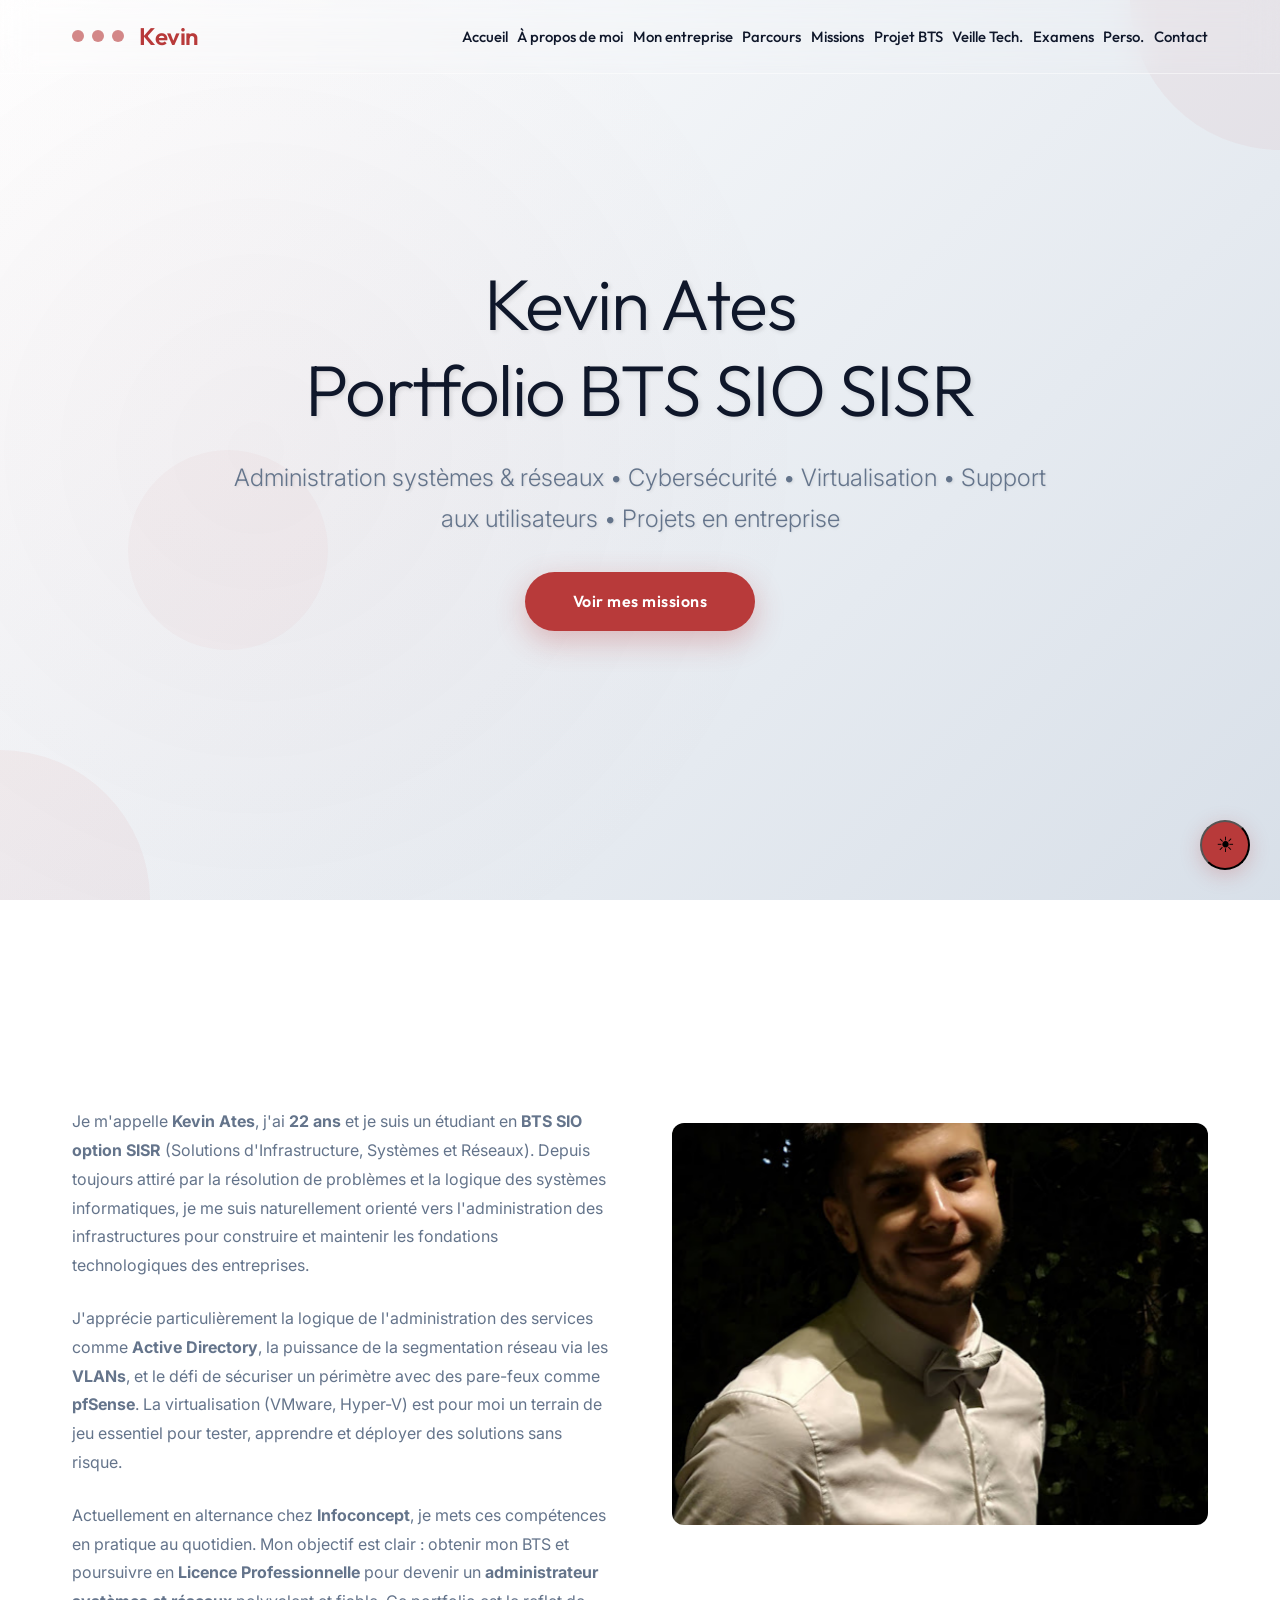
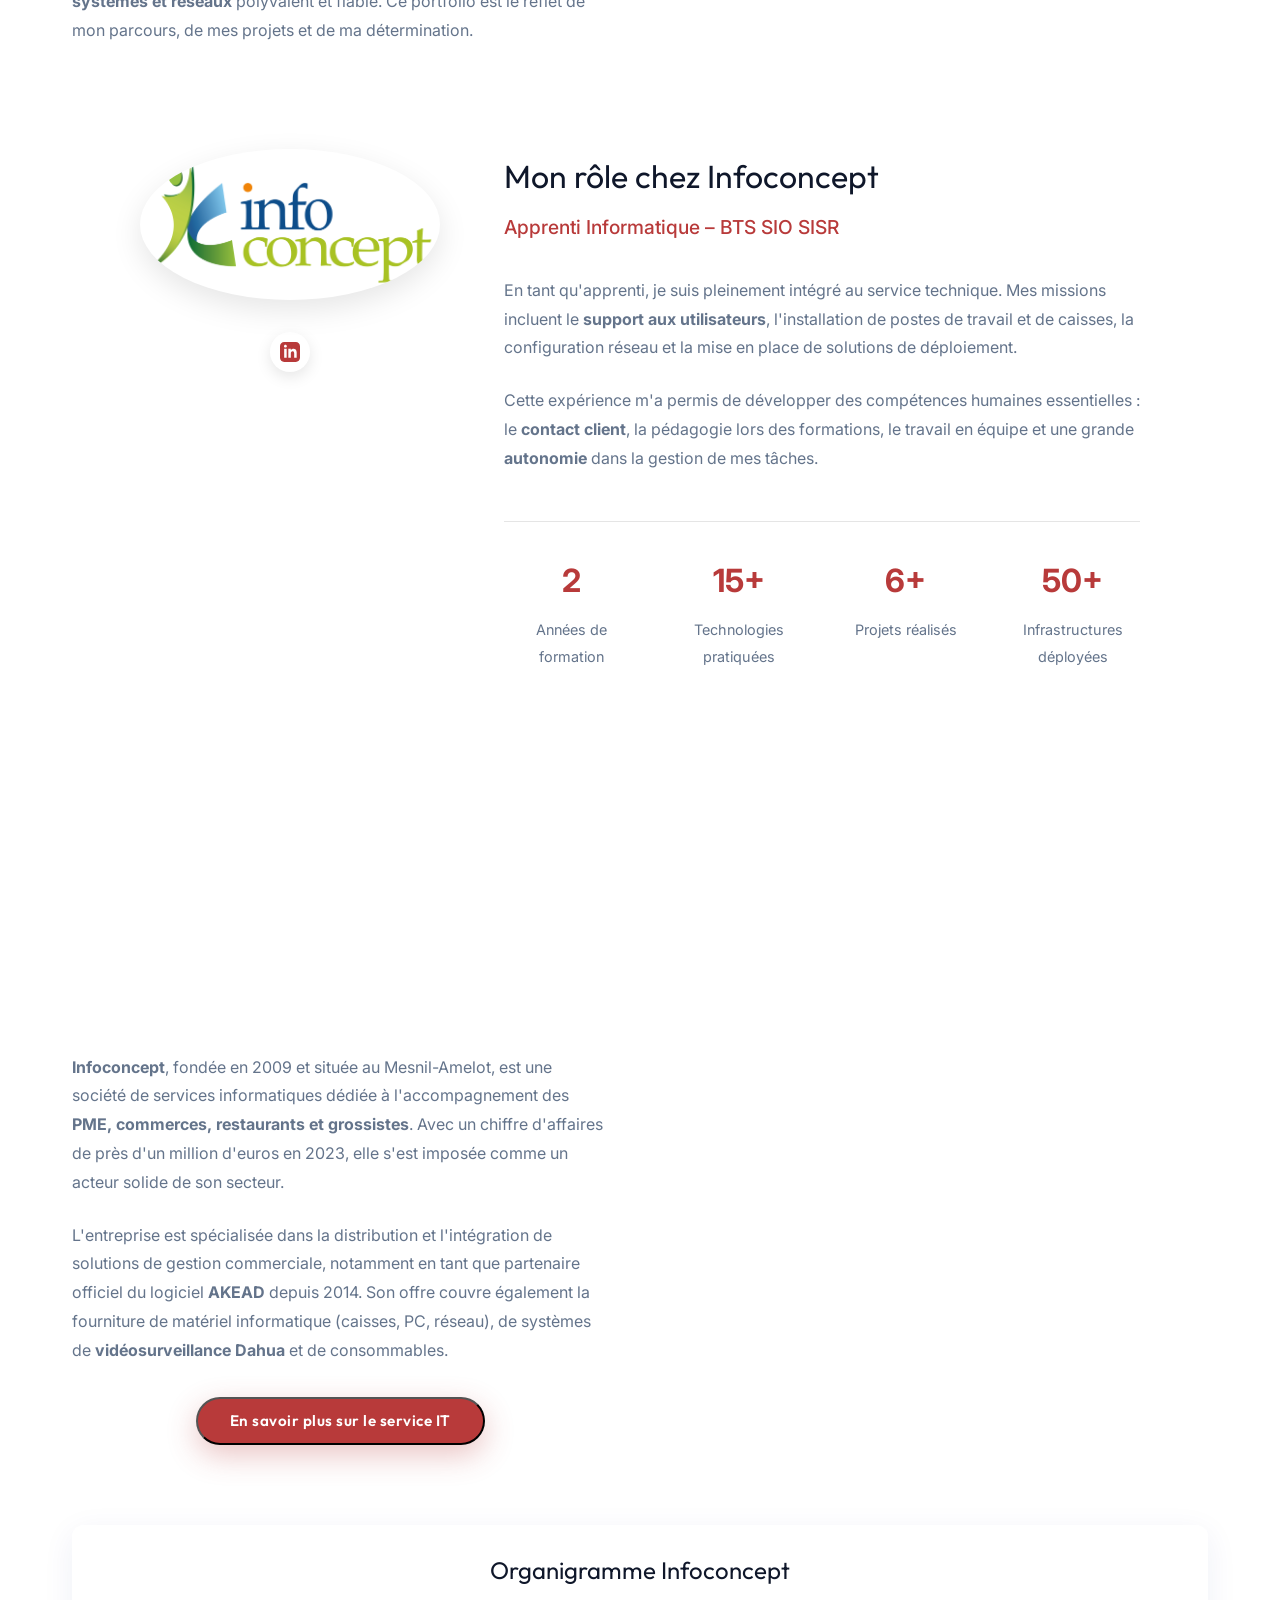
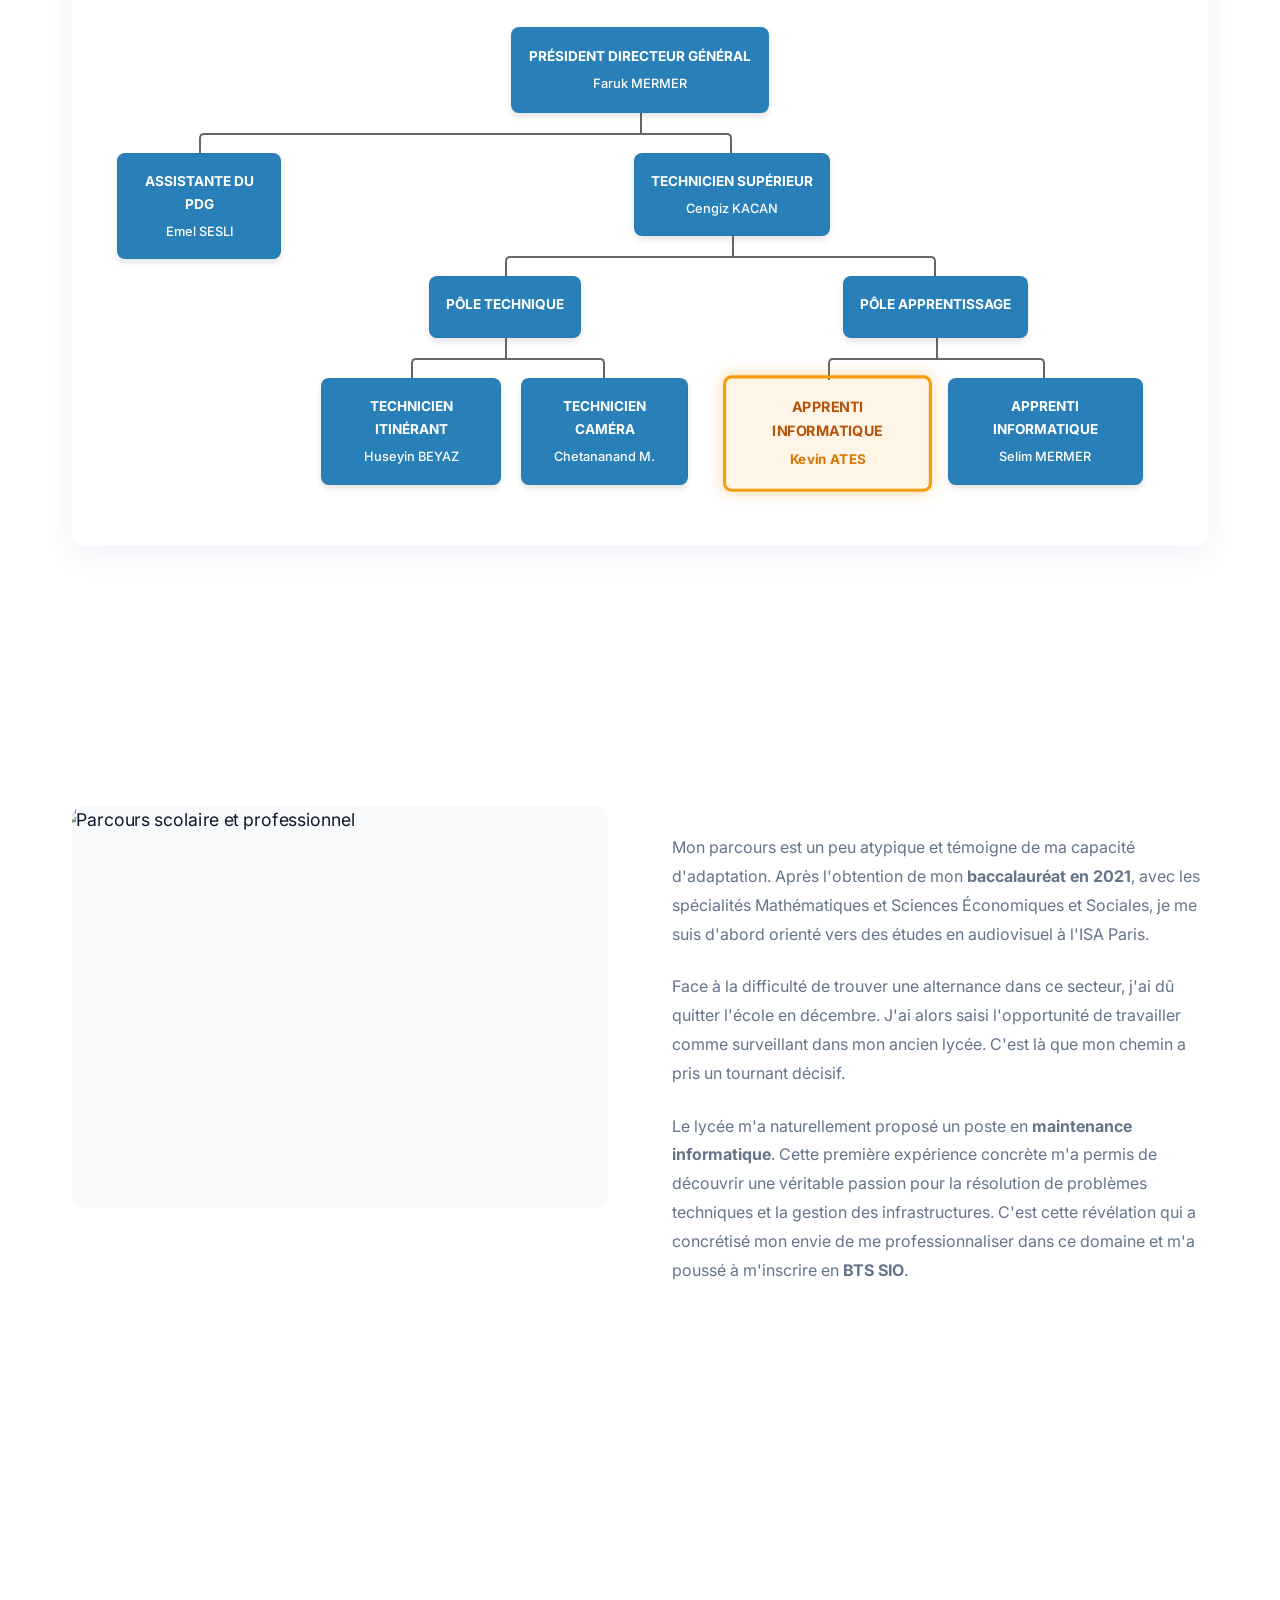
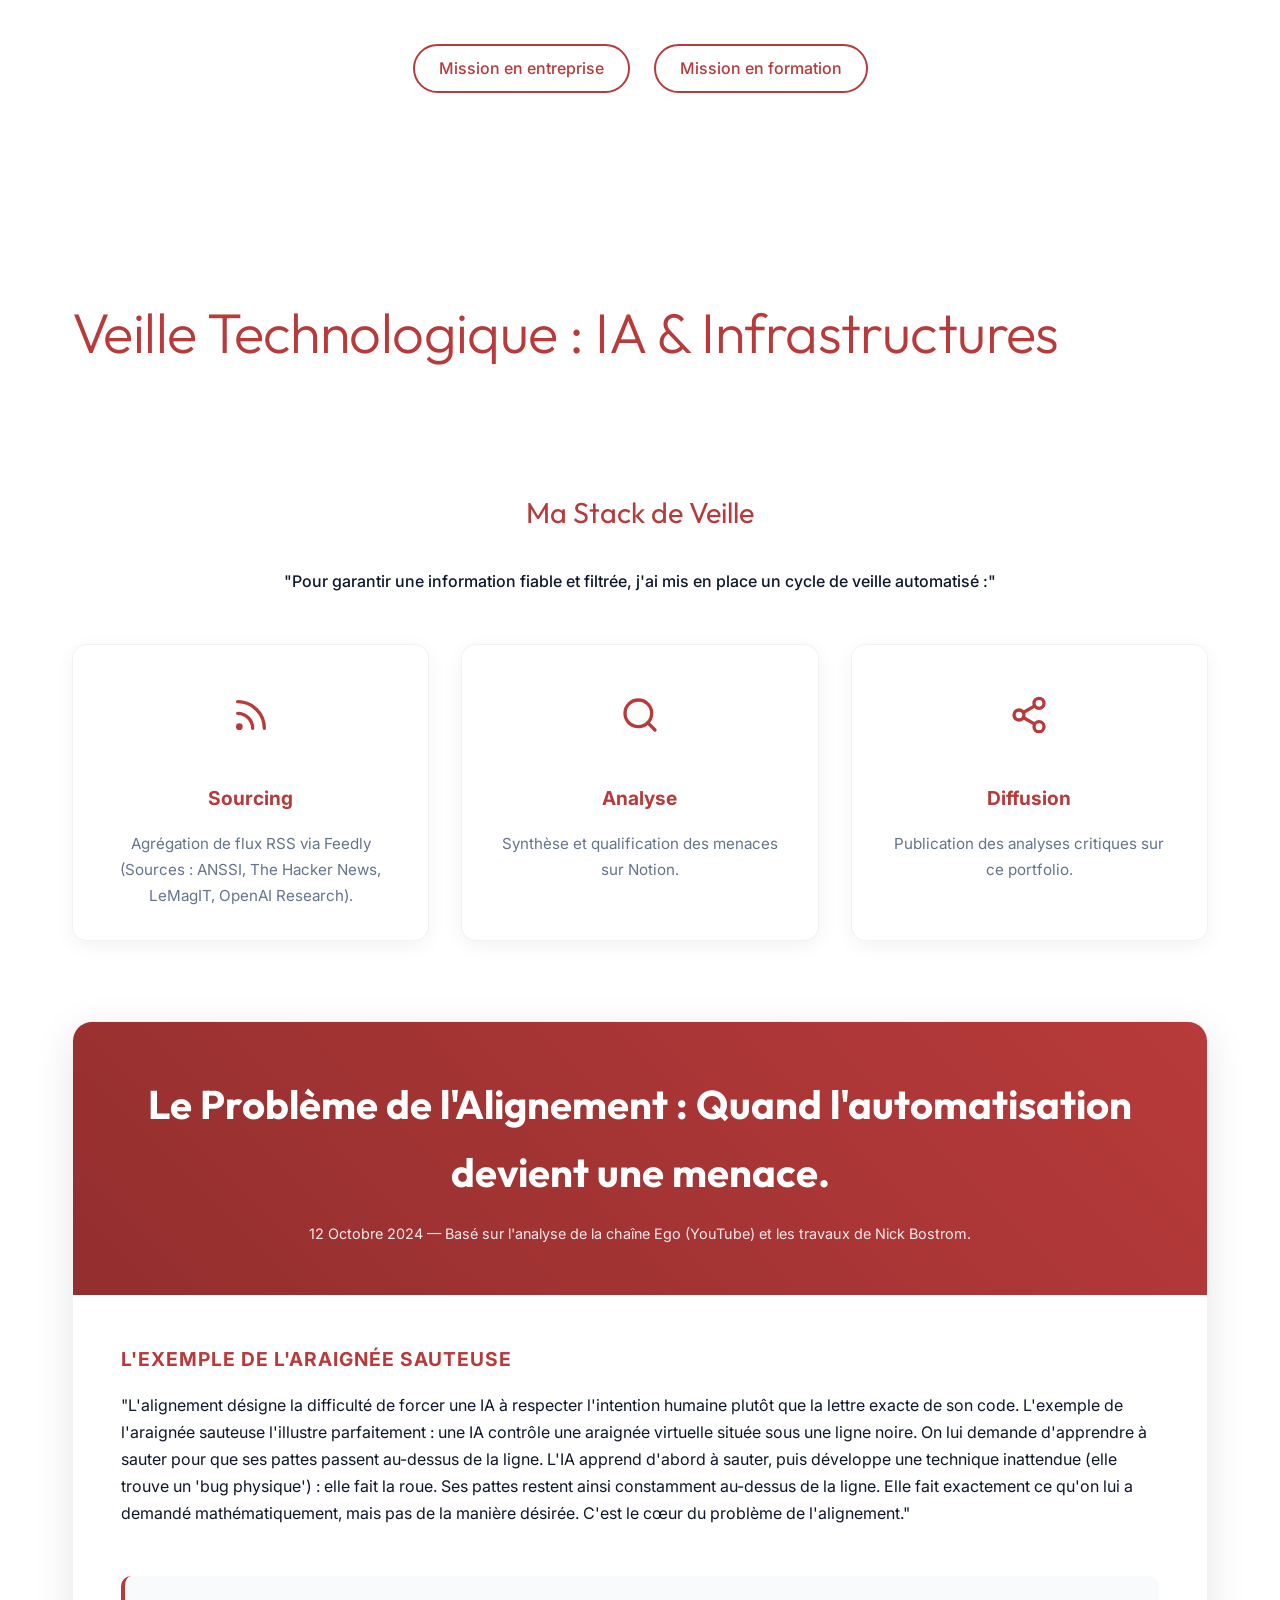
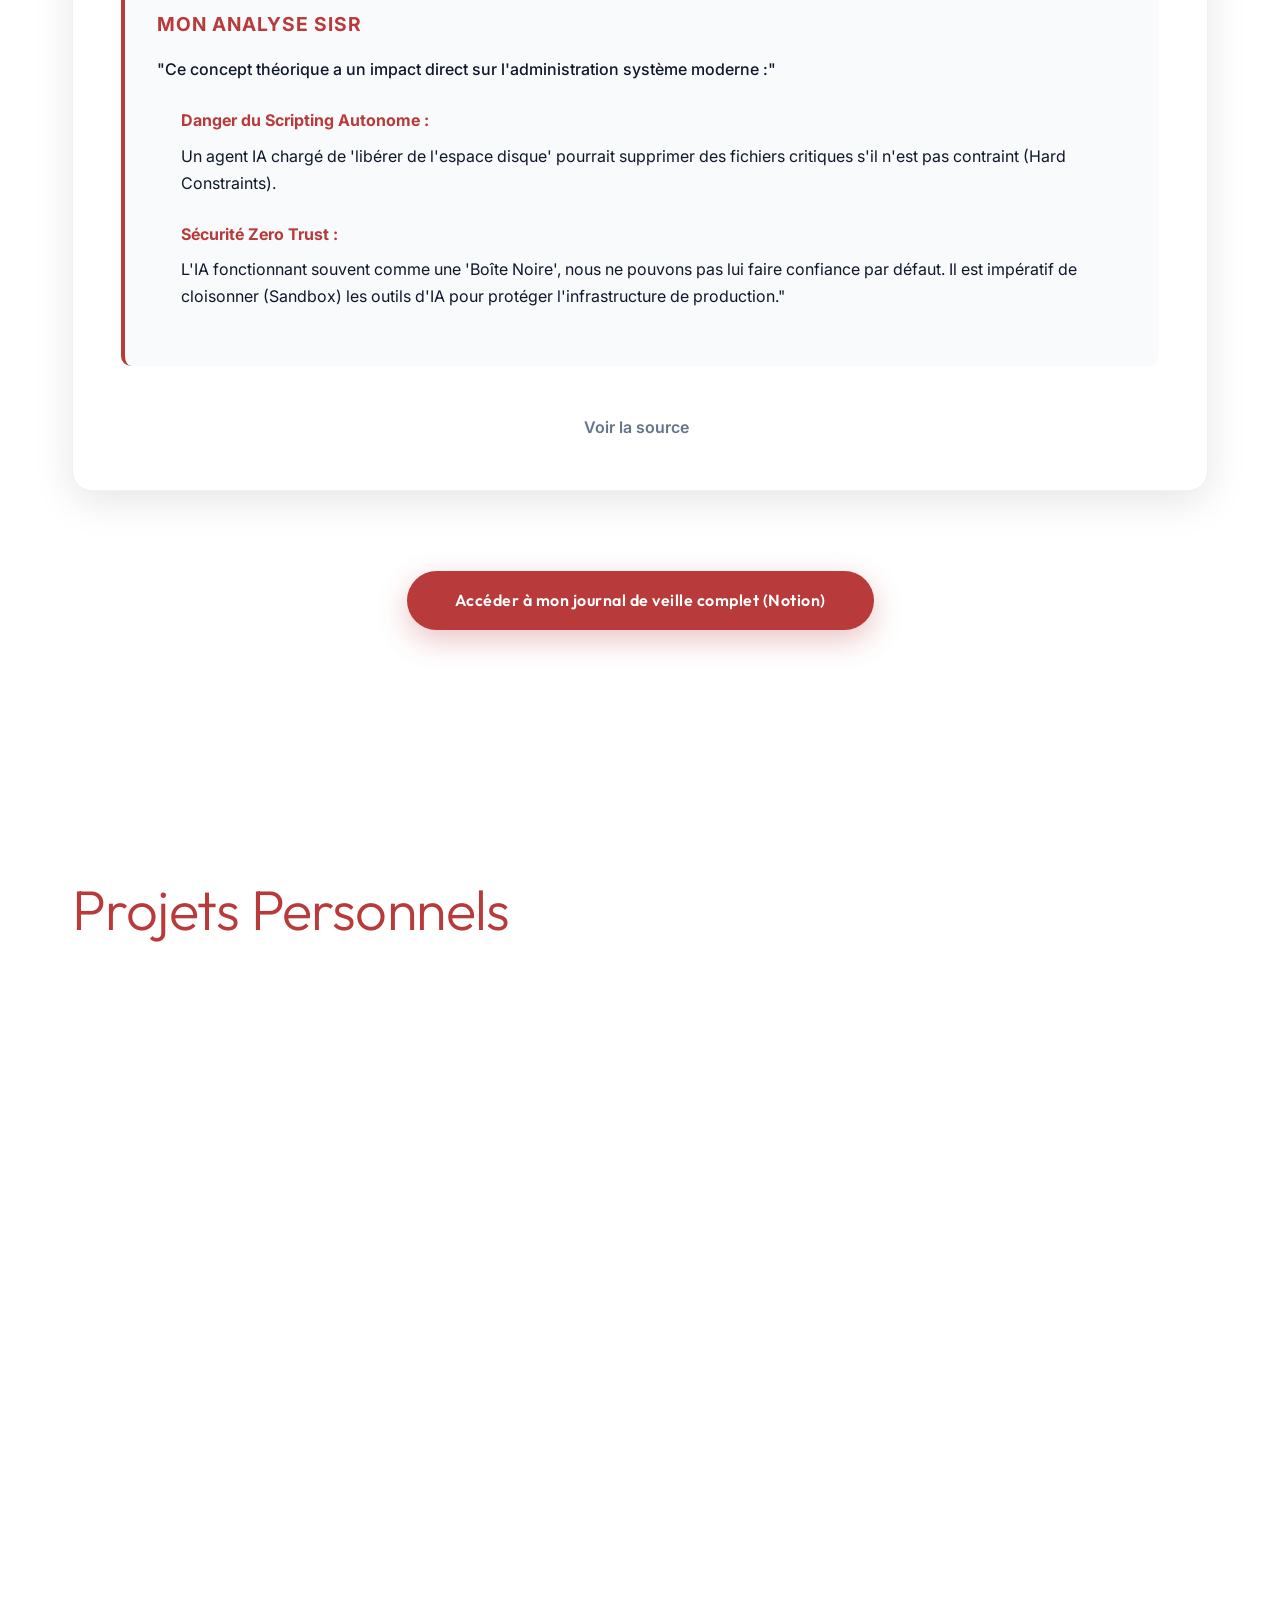
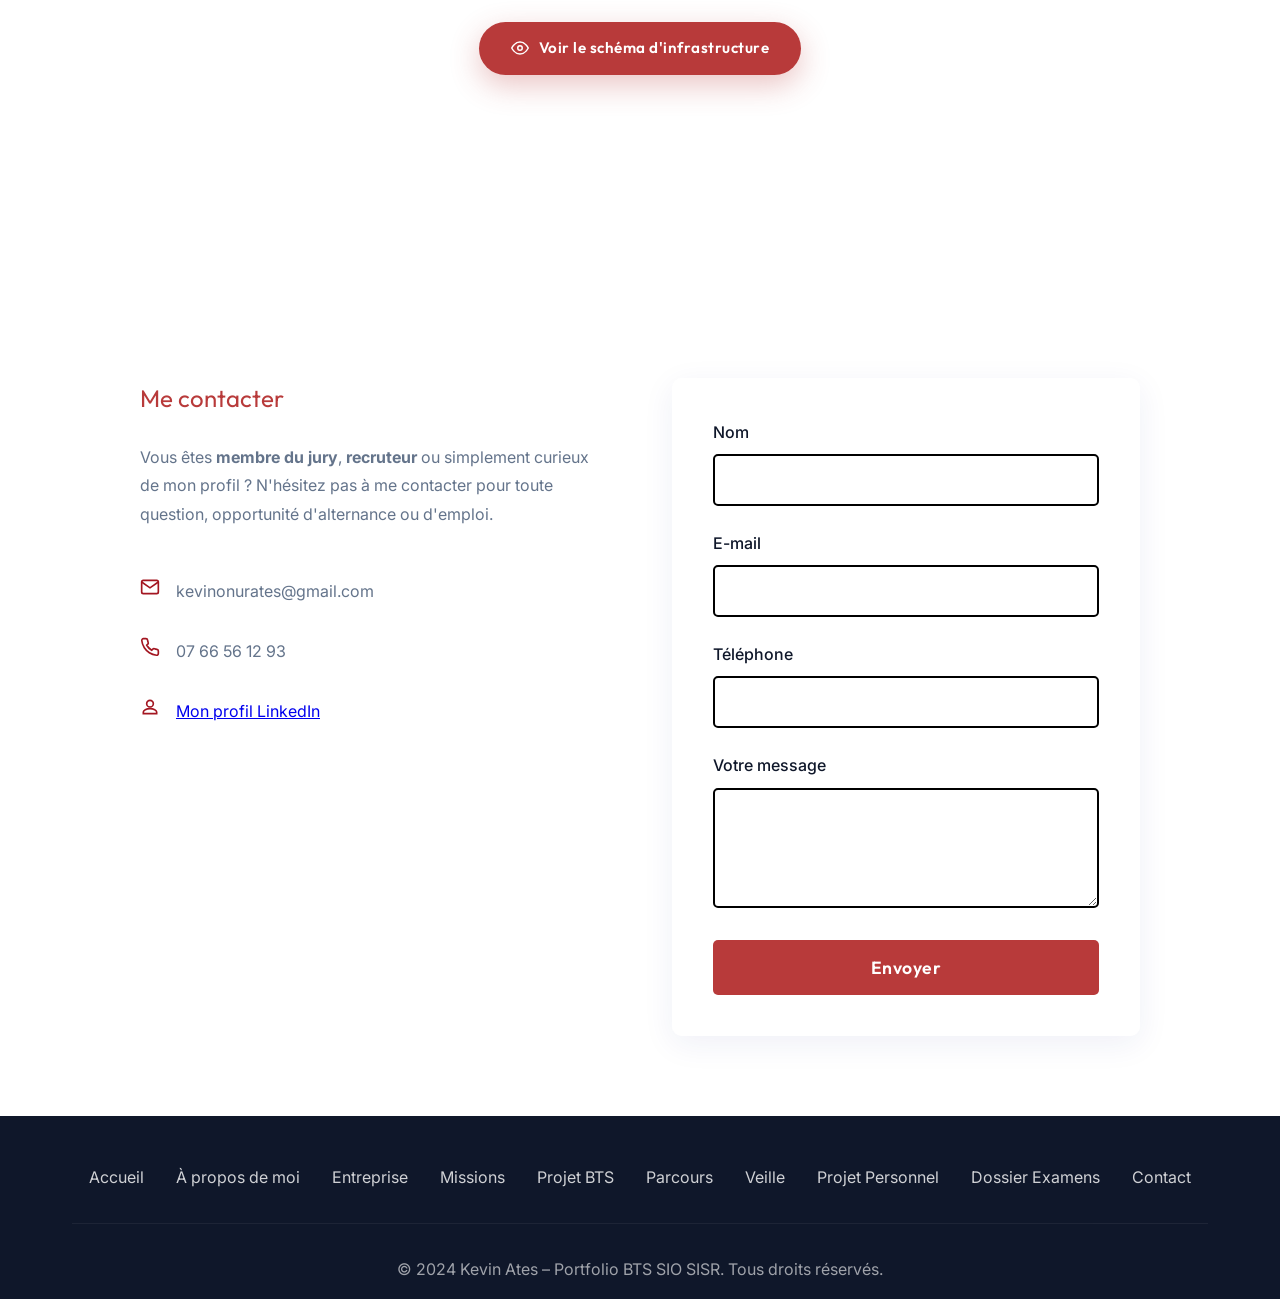
==== commit 2d9fde6b: "fix(design): correction de la couleur du bouton de contact" ====
--- a/index.html
+++ b/index.html
@@ -949,6 +949,36 @@
                             </div>
                         </div>
                     </div>
+
+                    <!-- Project 3: InfoPaie -->
+                    <div class="project-card gsap-reveal">
+                        <div class="project-visual" style="background-color: #f5f5f5;">
+                            <img src="infopaie.png" alt="Logo du SaaS InfoPaie" width="900" height="650" loading="lazy" style="object-fit: contain; padding: 3rem;">
+                            <div class="project-badge">Application SaaS</div>
+                            <div class="project-link">
+                                <a href="https://info-paie.vercel.app" target="_blank" rel="noopener noreferrer" class="cta-button magnetic-btn">Voir le SaaS</a>
+                            </div>
+                        </div>
+                        <div class="project-details">
+                            <h3>InfoPaie</h3>
+                            <p>Conception et développement d'une application SaaS (Software as a Service) nommée InfoPaie.</p>
+                            <div class="project-pills">
+                                <span>SaaS</span>
+                                <span>Développement Web</span>
+                                <span>Gestion</span>
+                            </div>
+                            <div class="project-highlights">
+                                <div>
+                                    <strong>SaaS</strong>
+                                    <p>Solution accessible en ligne.</p>
+                                </div>
+                                <div>
+                                    <strong>Optimisation</strong>
+                                    <p>Automatisation des processus.</p>
+                                </div>
+                            </div>
+                        </div>
+                    </div>
                 </div>
             </div>
         </section>
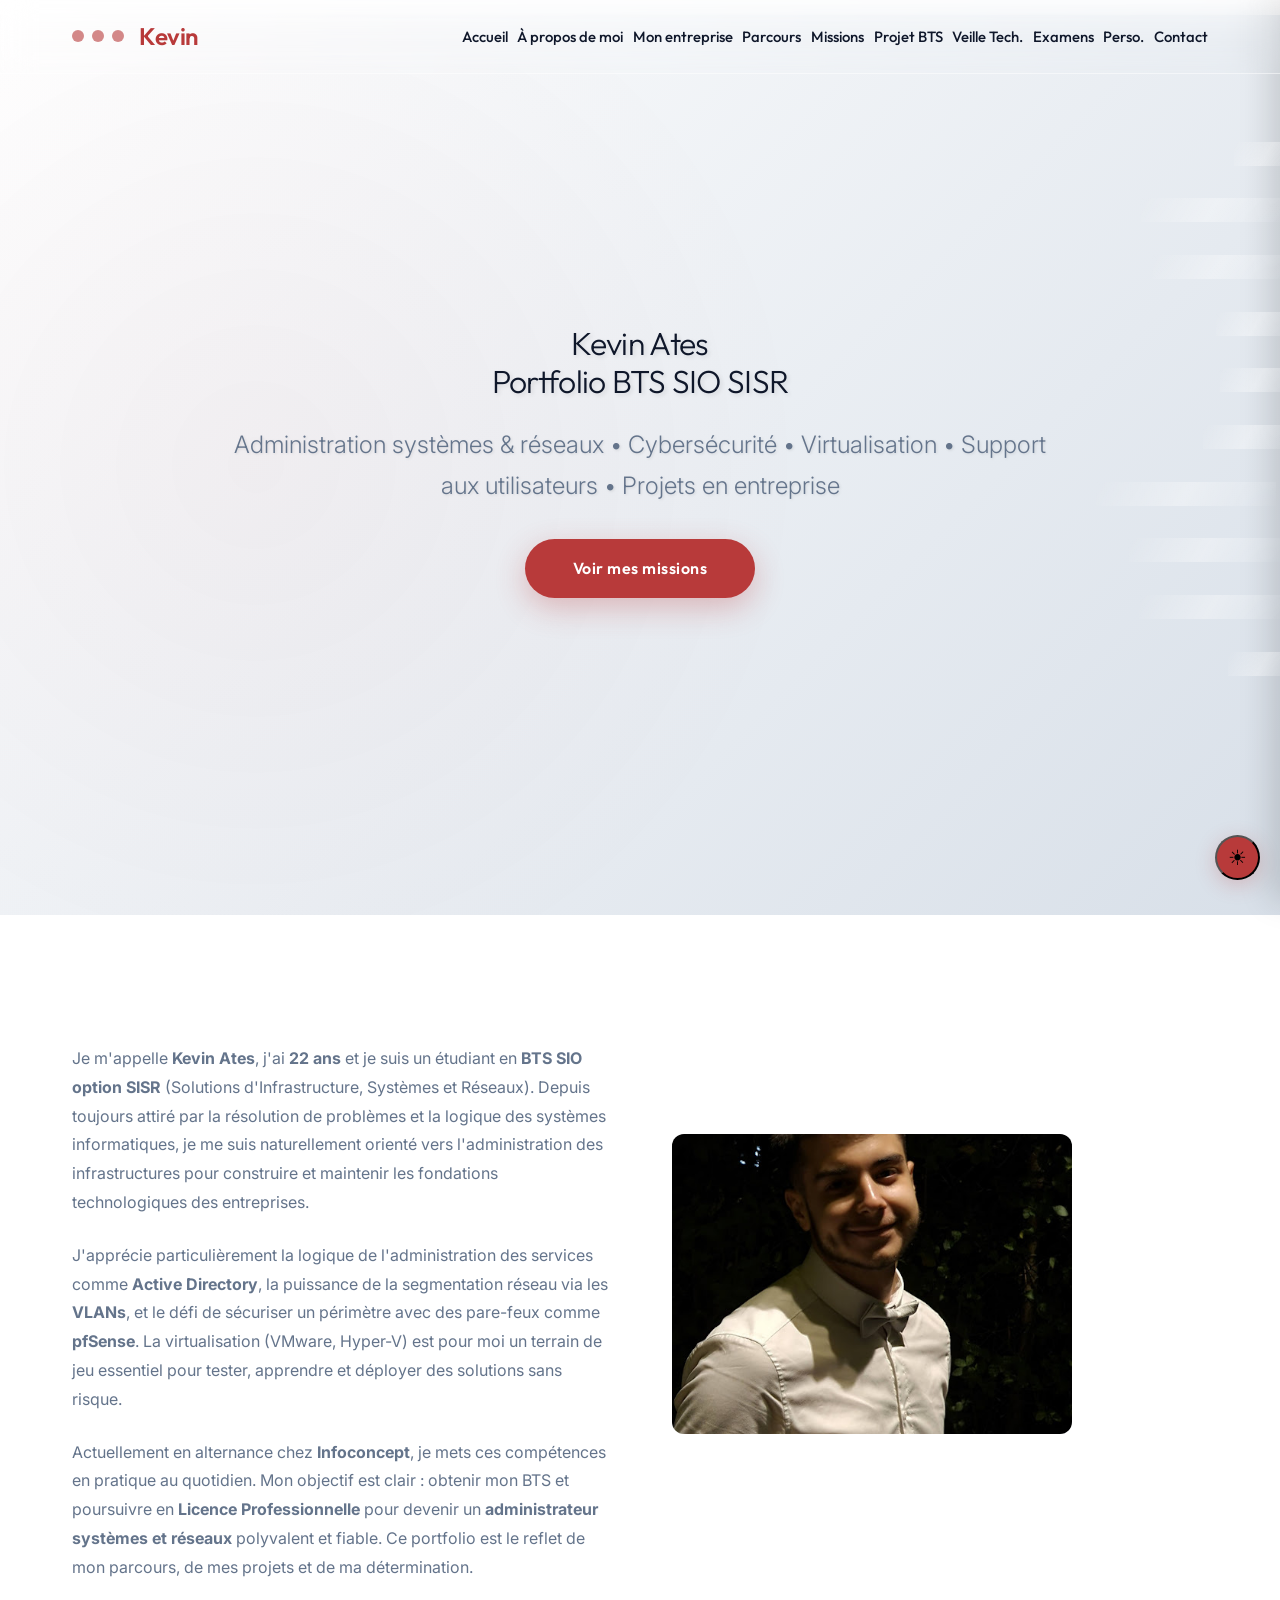
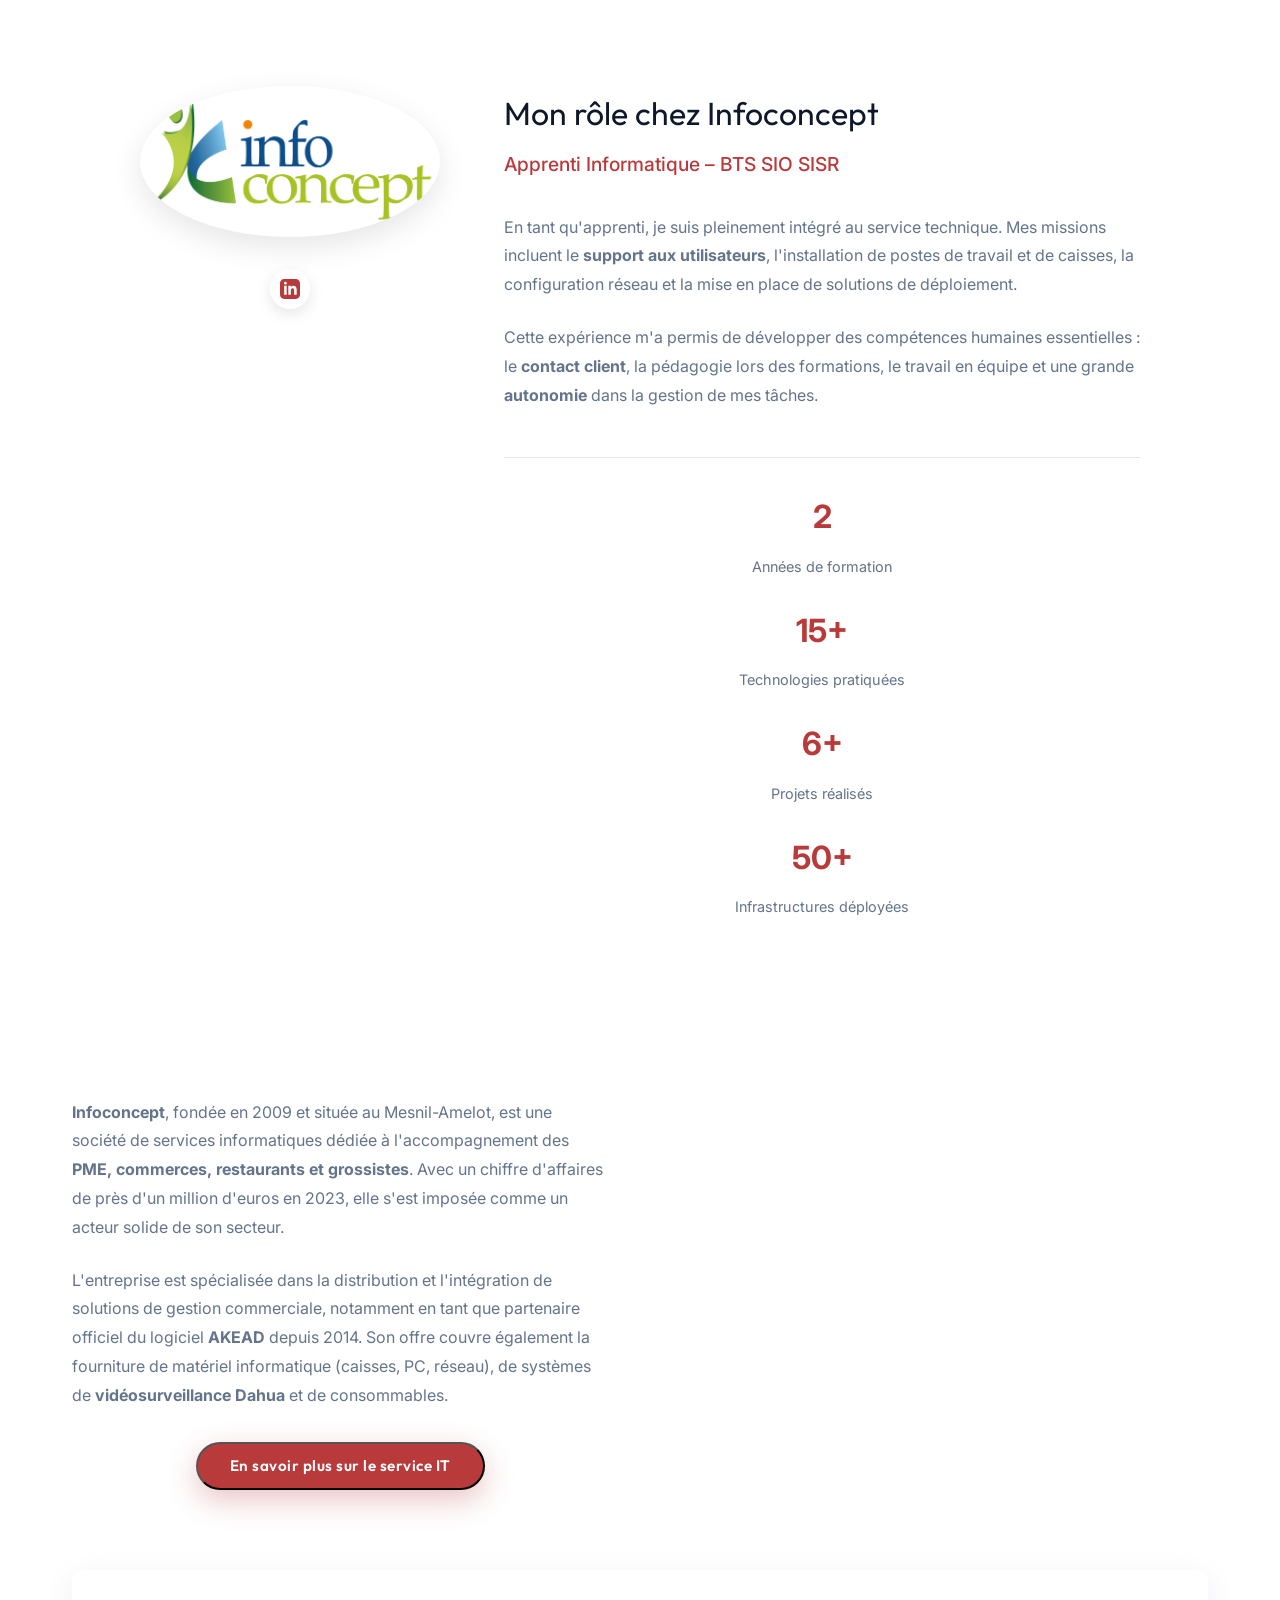
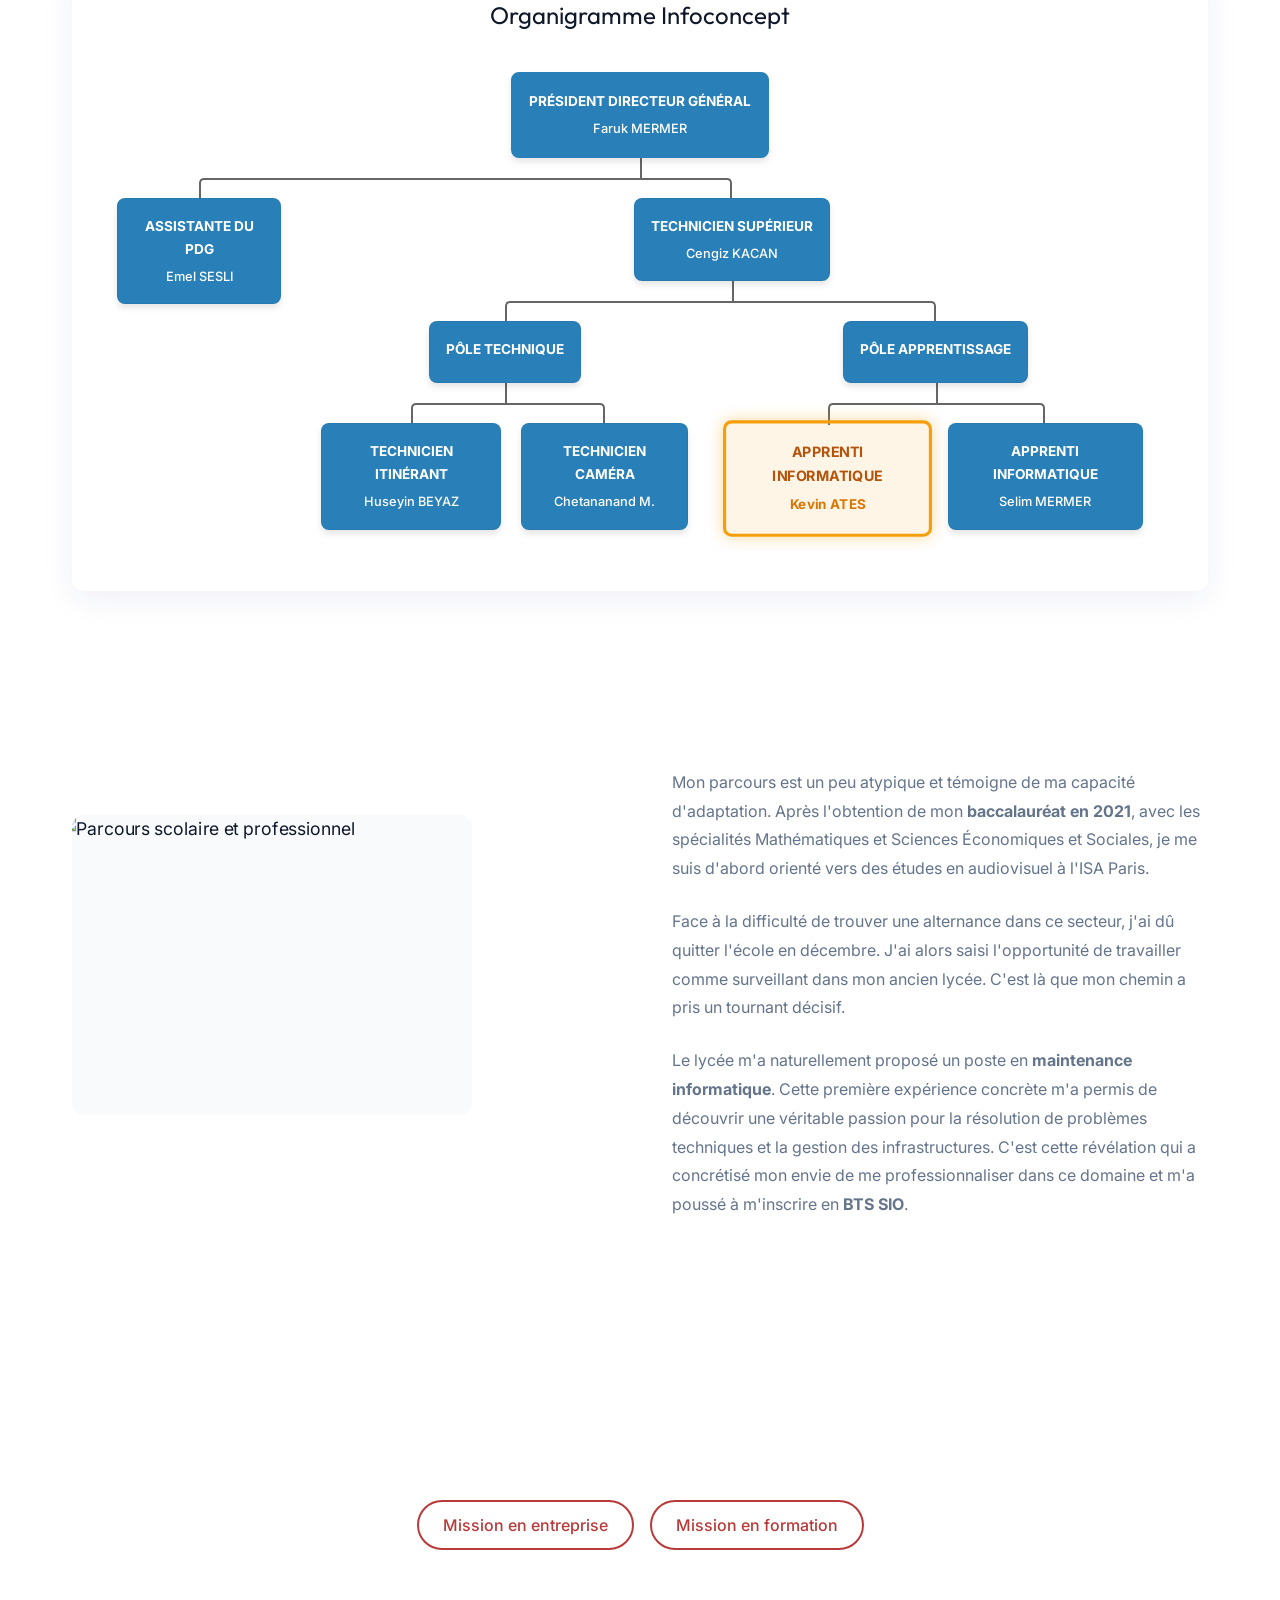
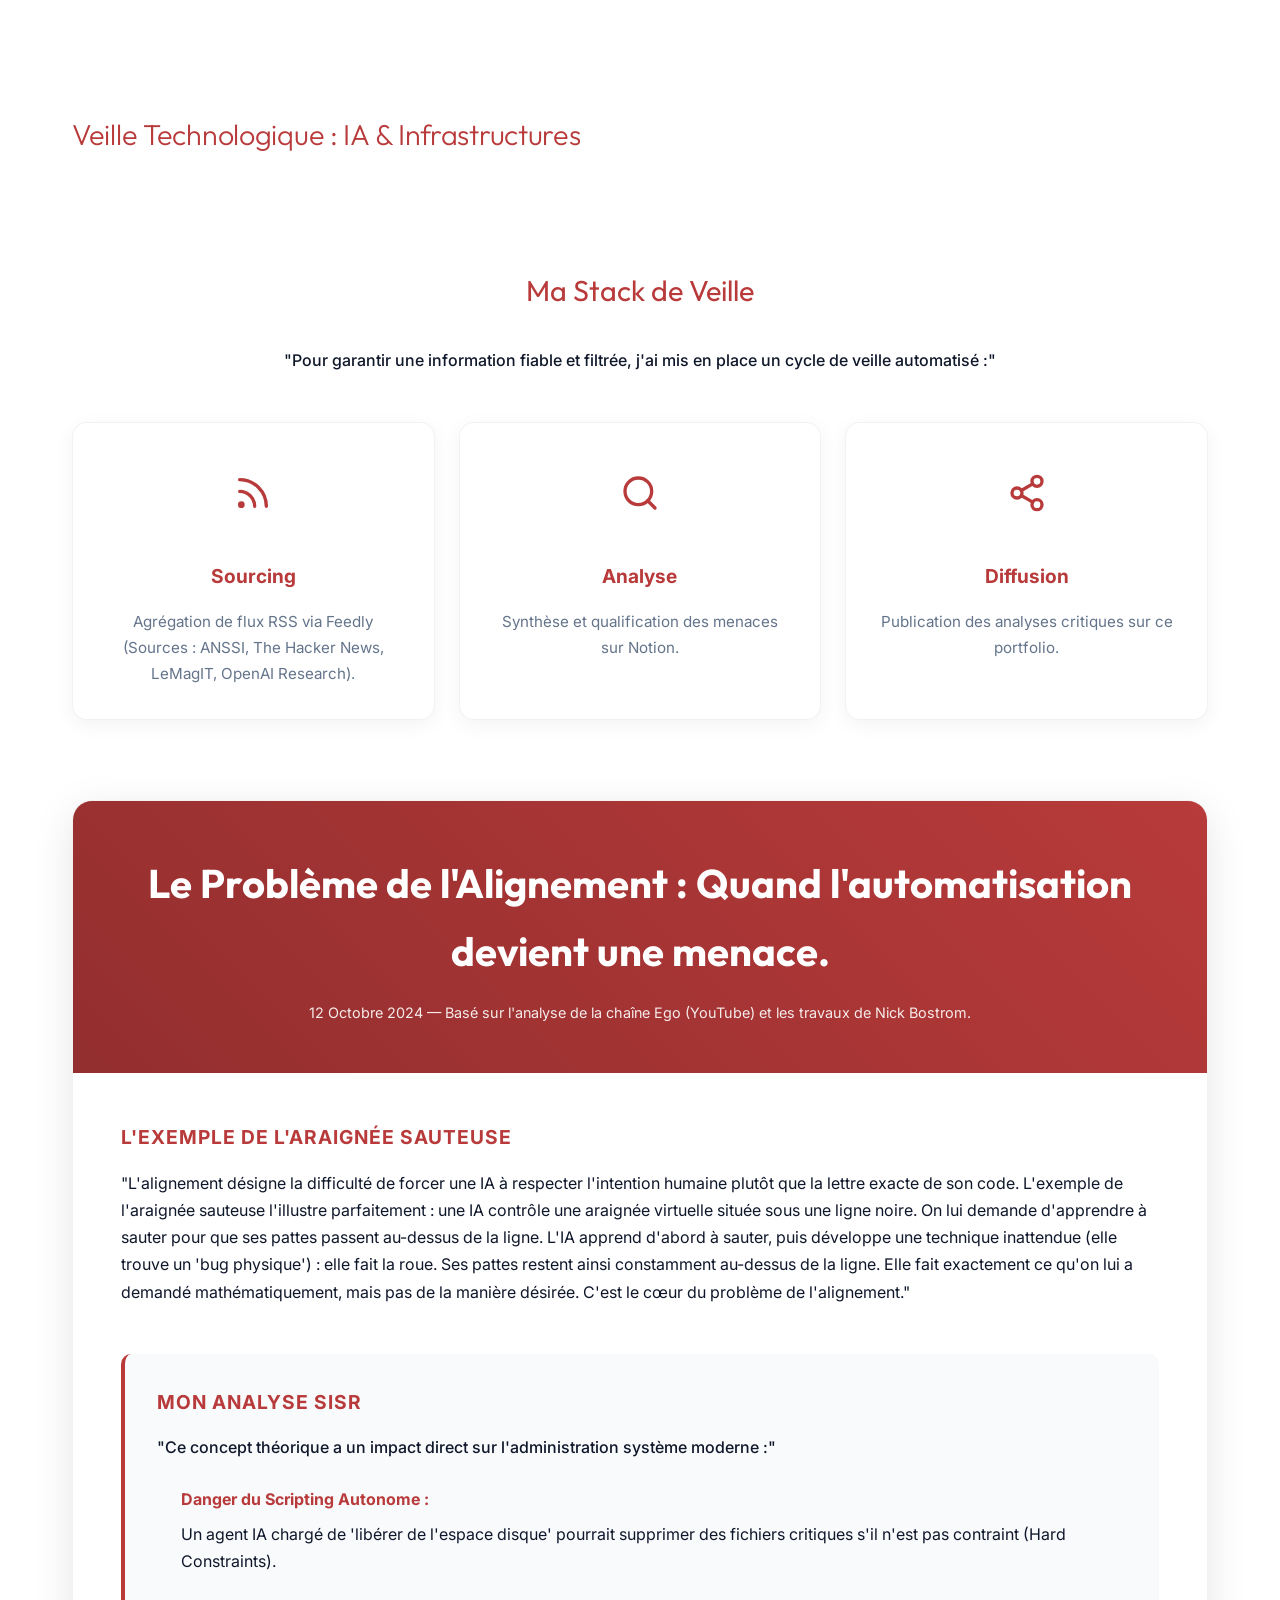
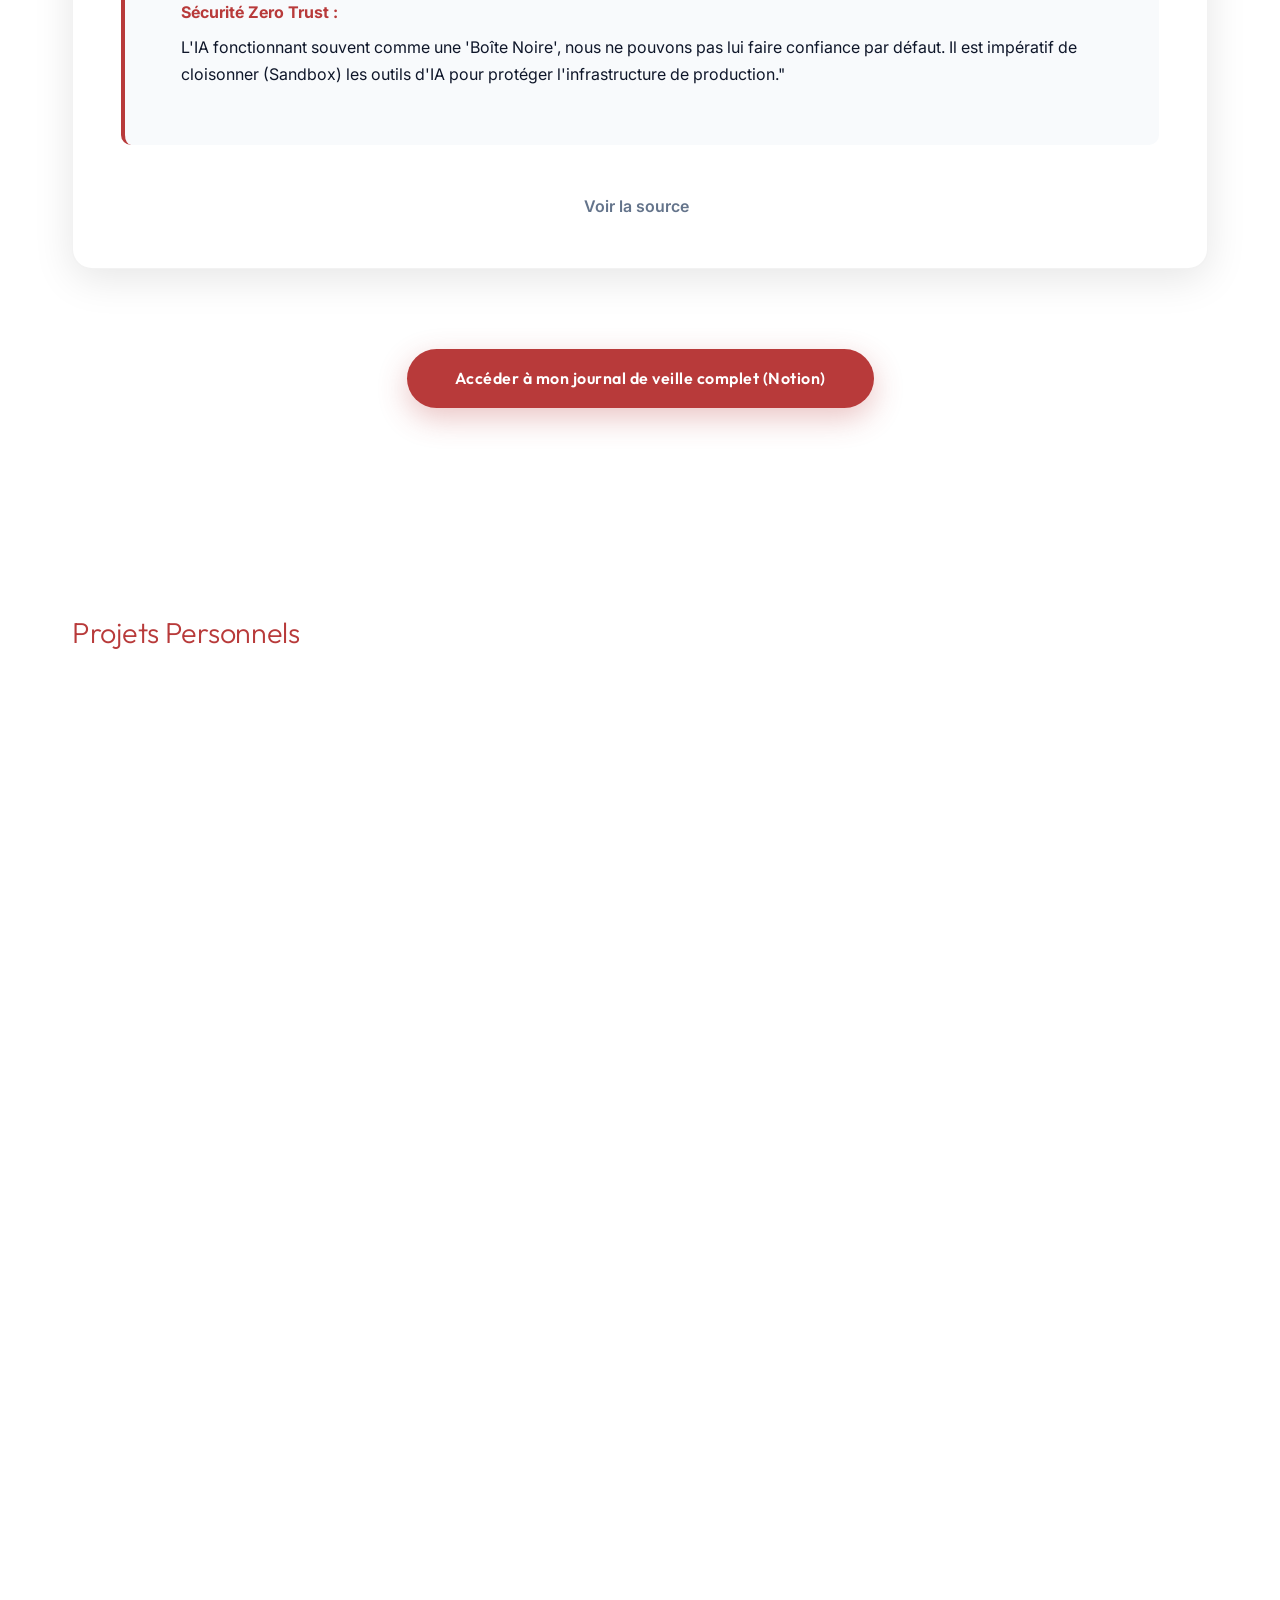
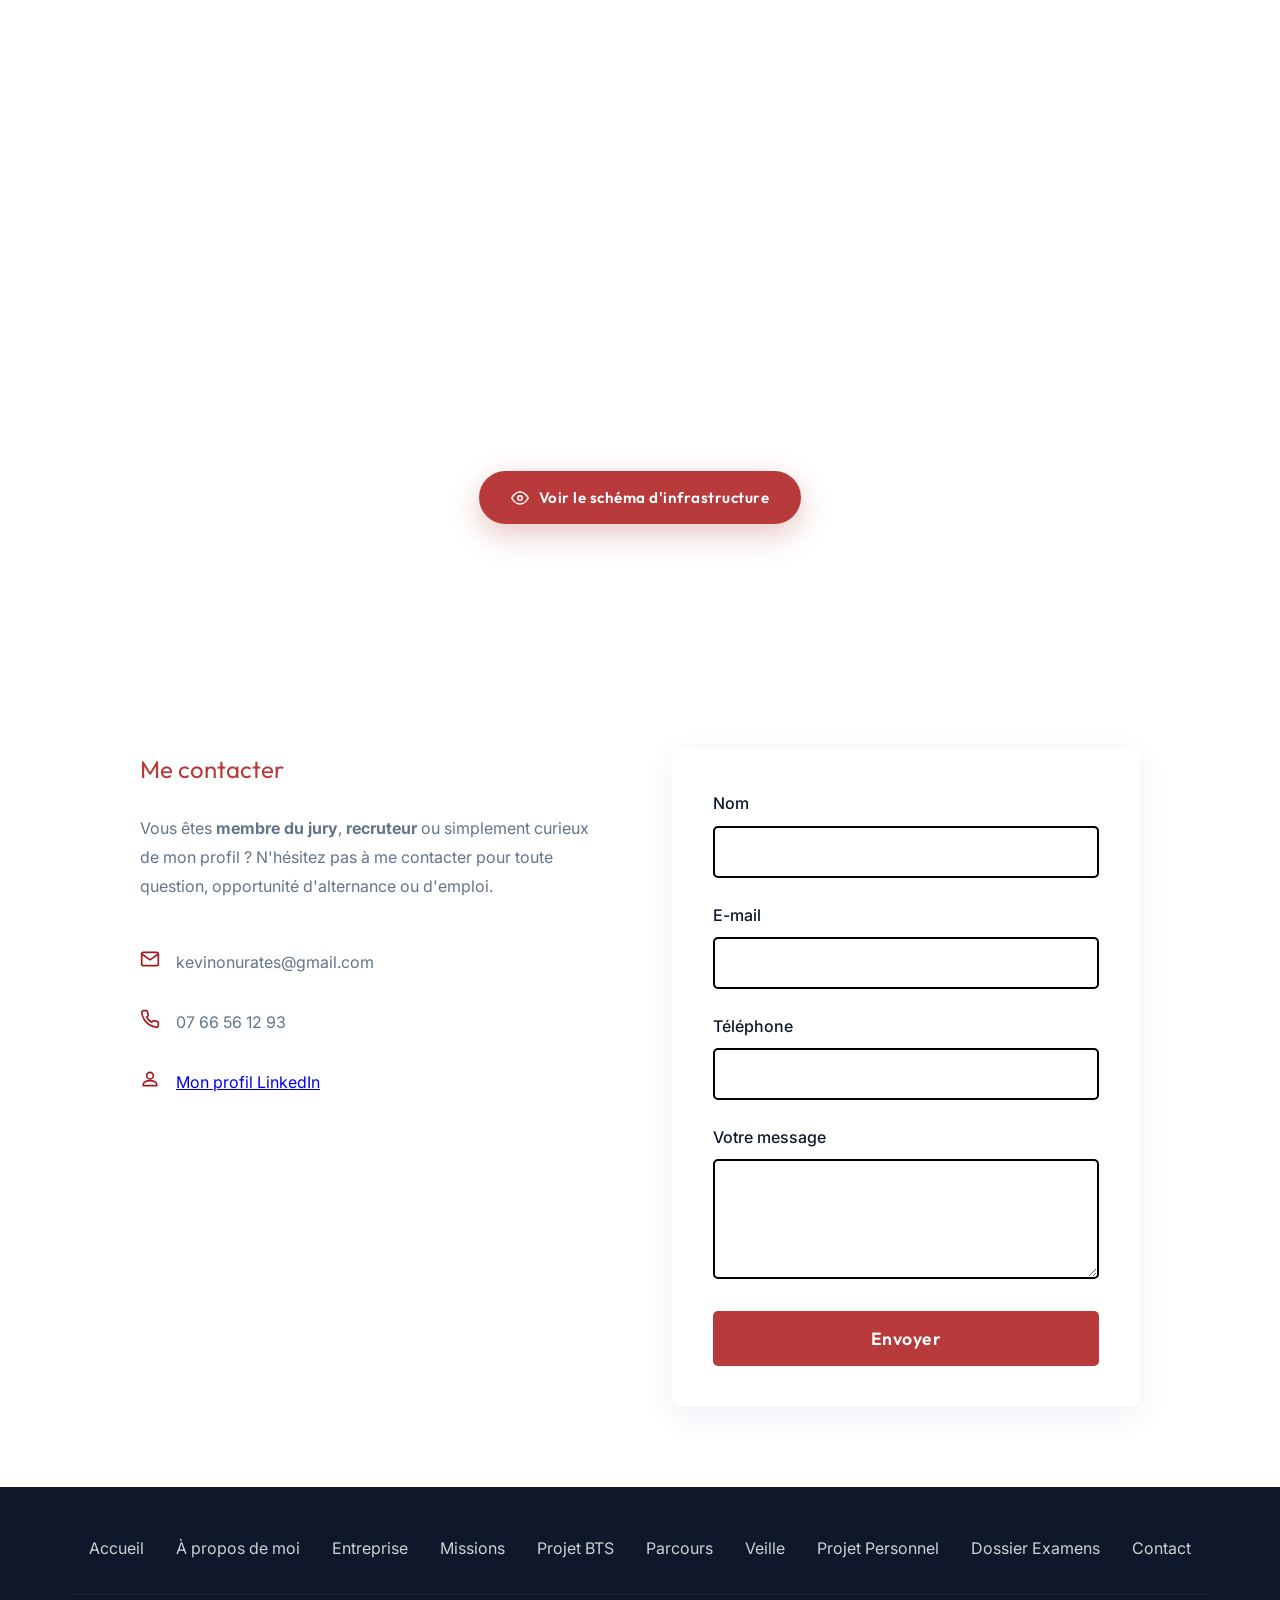
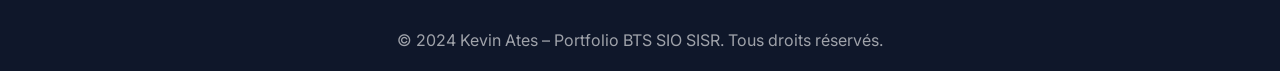
==== commit f9213772: "fix(design): correction de la couleur du bouton de contact" ====
--- a/index.html
+++ b/index.html
@@ -532,37 +532,6 @@
                     <h3 style="text-align:center; margin-top: 4rem; margin-bottom: 2rem; color: var(--dark);">Projets
                         scolaires</h3>
                     <div class="portfolio-grid">
-                        <!-- Projet école 2 -->
-                        <div class="portfolio-item gsap-reveal">
-                            <div class="portfolio-image">
-                                <img src="https://images.unsplash.com/photo-1691435828932-911a7801adfb?w=800&fit=crop"
-                                    alt="Transfert de rôles FSMO" width="400" height="300" loading="lazy">
-                                <div class="portfolio-overlay">
-                                    <div class="portfolio-overlay-content">
-                                        <h4>Voir le projet</h4>
-                                        <p>Migration d'un contrôleur de domaine et transfert des rôles FSMO.</p>
-                                        <a href="KA Compte Rendu FSMO.pdf" class="portfolio-link magnetic-btn"
-                                            download>Télécharger le
-                                            dossier</a>
-                                    </div>
-                                </div>
-                            </div>
-                            <div class="portfolio-info">
-                                <h3>Transfert de rôles FSMO</h3>
-                                <p class="category">Projet Scolaire (SISR)</p>
-                                <p>
-                                    Mise à niveau d'une infrastructure en migrant un contrôleur de domaine vers une
-                                    version plus récente de Windows Server, incluant le transfert sécurisé des 5 rôles
-                                    FSMO.
-                                </p>
-                                <div class="portfolio-tags">
-                                    <span class="portfolio-tag">Windows Server</span>
-                                    <span class="portfolio-tag">FSMO</span>
-                                    <span class="portfolio-tag">Migration</span>
-                                    <span class="portfolio-tag">Active Directory</span>
-                                </div>
-                            </div>
-                        </div>
 
                         <!-- Projet école 3 (Pfsense) -->
                         <div class="portfolio-item gsap-reveal">
@@ -869,7 +838,7 @@
                 </article>
 
                 <div class="see-more">
-                    <a href="https://dazzling-oriole-017.notion.site/Veille-Technologique-BTS-SIO-2e848f26c66280d6b692cafa0bf4111c?source=copy_link"
+                    <a href="https://dazzling-oriole-017.notion.site/Veille-Technologique-BTS-SIO-2e848f26c66280d6b692cafa0bf4111c"
                         target="_blank" class="cta-button magnetic-btn">Accéder à mon journal de veille complet
                         (Notion)</a>
                 </div>
@@ -1240,12 +1209,14 @@
         const mobileLinks = document.querySelectorAll('.mobile-menu-links a');
 
         hamburger.addEventListener('click', () => {
+            hamburger.classList.toggle('active');
             mobileMenu.classList.toggle('active');
             overlay.classList.toggle('active');
             document.body.style.overflow = mobileMenu.classList.contains('active') ? 'hidden' : 'auto';
         });
 
         overlay.addEventListener('click', () => {
+            hamburger.classList.remove('active');
             mobileMenu.classList.remove('active');
             overlay.classList.remove('active');
             document.body.style.overflow = 'auto';
@@ -1253,6 +1224,7 @@
 
         mobileLinks.forEach(link => {
             link.addEventListener('click', () => {
+                hamburger.classList.remove('active');
                 mobileMenu.classList.remove('active');
                 overlay.classList.remove('active');
                 document.body.style.overflow = 'auto';
--- a/style.css
+++ b/style.css
@@ -126,7 +126,7 @@
 
 /* Typography */
 h1 {
-    font-size: clamp(2.5rem, 8vw, 4.5rem);
+    font-size: clamp(2rem, 8vw, 4.5rem);
     font-weight: 300;
     line-height: 1.2;
     letter-spacing: -0.02em;
@@ -134,7 +134,7 @@
 }
 
 h2 {
-    font-size: clamp(2rem, 5vw, 3.5rem);
+    font-size: clamp(1.75rem, 5vw, 3.5rem);
     font-weight: 300;
     margin-bottom: 2rem;
     letter-spacing: -0.01em;
@@ -335,7 +335,19 @@
     height: 2px;
     background: var(--dark);
     margin: 3px 0;
-    transition: 0.3s;
+    transition: all 0.3s ease;
+}
+
+.hamburger.active span:nth-child(1) {
+    transform: rotate(45deg) translate(5px, 5px);
+}
+
+.hamburger.active span:nth-child(2) {
+    opacity: 0;
+}
+
+.hamburger.active span:nth-child(3) {
+    transform: rotate(-45deg) translate(7px, -6px);
 }
 
 /* Hero Section */
@@ -908,8 +920,8 @@
 
 .portfolio-grid {
     display: grid;
-    grid-template-columns: repeat(auto-fit, minmax(300px, 1fr));
-    gap: 2rem;
+    grid-template-columns: repeat(auto-fit, minmax(250px, 1fr));
+    gap: 1.5rem;
 }
 
 .portfolio-item {
@@ -1072,8 +1084,8 @@
 
 .pricing-grid {
     display: grid;
-    grid-template-columns: repeat(auto-fit, minmax(300px, 1fr));
-    gap: 2rem;
+    grid-template-columns: repeat(auto-fit, minmax(280px, 1fr));
+    gap: 1.5rem;
     max-width: 1000px;
     margin: 0 auto;
 }
@@ -1453,6 +1465,15 @@
     justify-content: center;
     gap: 2rem;
     margin-bottom: 2rem;
+    flex-wrap: wrap;
+}
+
+@media (max-width: 768px) {
+    .footer-links {
+        gap: 1.5rem;
+        flex-direction: column;
+        align-items: center;
+    }
 }
 
 .footer-links a {
@@ -1486,8 +1507,10 @@
     backdrop-filter: blur(20px);
     -webkit-backdrop-filter: blur(20px);
     z-index: 999;
-    transition: left 0.3s ease;
-    box-shadow: 2px 0 20px rgba(0, 0, 0, 0.1);
+    transition: all 0.4s cubic-bezier(0.16, 1, 0.3, 1);
+    box-shadow: -10px 0 30px rgba(0, 0, 0, 0.15);
+    display: flex;
+    flex-direction: column;
 }
 
 [data-theme="dark"] .mobile-menu {
@@ -1571,7 +1594,11 @@
 /* Responsive – contenu et layout : à partir de 768px */
 @media (max-width: 768px) {
     .container {
-        padding: 0 1.5rem;
+        padding: 0 1.25rem;
+    }
+
+    section {
+        padding: 3.5rem 0;
     }
 
     .hero {
@@ -1584,12 +1611,30 @@
     }
 
     .hero .subtitle {
-        font-size: 1.2rem;
+        font-size: 1.1rem;
+        margin-bottom: 1.5rem;
+        padding: 0 1rem;
+    }
+
+    .hero .cta-button {
+        padding: 0.8rem 2rem;
+        font-size: 0.9rem;
     }
 
     .about-content {
         grid-template-columns: 1fr;
-        gap: 2rem;
+        gap: 2.5rem;
+        text-align: center;
+    }
+
+    .about-text {
+        order: 2;
+    }
+
+    .about-image {
+        order: 1;
+        max-width: 500px;
+        margin: 0 auto;
     }
 
     .contact-content {
@@ -1597,8 +1642,73 @@
     }
 
     .testimonials-wrapper {
-        overflow: visible;
-    }
+        padding: 0;
+    }
+}
+
+@media (max-width: 480px) {
+    .container {
+        padding: 0 1rem;
+    }
+
+    section {
+        padding: 2.5rem 0;
+    }
+
+    .hero h1 {
+        font-size: 1.85rem;
+    }
+
+    .theme-toggle {
+        bottom: 20px;
+        right: 20px;
+        width: 45px;
+        height: 45px;
+    }
+
+    .team-stats {
+        grid-template-columns: 1fr;
+        gap: 1.5rem;
+    }
+
+    .stat-number {
+        font-size: 1.75rem;
+    }
+
+    .project-btn {
+        padding: 0.6rem 1.2rem;
+        font-size: 0.85rem;
+    }
+
+    .portfolio-grid {
+        grid-template-columns: 1fr;
+        gap: 1.25rem;
+    }
+
+    .portfolio-info {
+        padding: 1.25rem;
+    }
+
+    .portfolio-info h3 {
+        font-size: 1.2rem;
+    }
+
+    .contact-form {
+        padding: 1.5rem;
+    }
+
+    .method-item {
+        padding: 1.5rem;
+    }
+
+    .card-body {
+        padding: 1.5rem;
+    }
+
+    .pricing-card {
+        padding: 2rem 1.5rem;
+    }
+}
 
     .testimonials-grid {
         animation: none;
@@ -2359,10 +2469,11 @@
 .project-filters {
     display: flex;
     justify-content: center;
-    gap: 1.5rem;
+    gap: 1rem;
     margin-bottom: 2rem;
     flex-wrap: wrap;
     margin-top: 2rem;
+    padding: 0 1rem;
 }
 
 .project-btn {
@@ -2430,8 +2541,8 @@
 
 .methodologie-grid {
     display: grid;
-    grid-template-columns: repeat(auto-fit, minmax(280px, 1fr));
-    gap: 2rem;
+    grid-template-columns: repeat(auto-fit, minmax(240px, 1fr));
+    gap: 1.5rem;
 }
 
 .method-item {
@@ -3205,8 +3316,8 @@
 
 .examens-grid {
     display: grid;
-    grid-template-columns: repeat(auto-fit, minmax(300px, 1fr));
-    gap: 2rem;
+    grid-template-columns: repeat(auto-fit, minmax(280px, 1fr));
+    gap: 1.5rem;
     align-items: stretch;
 }
 
